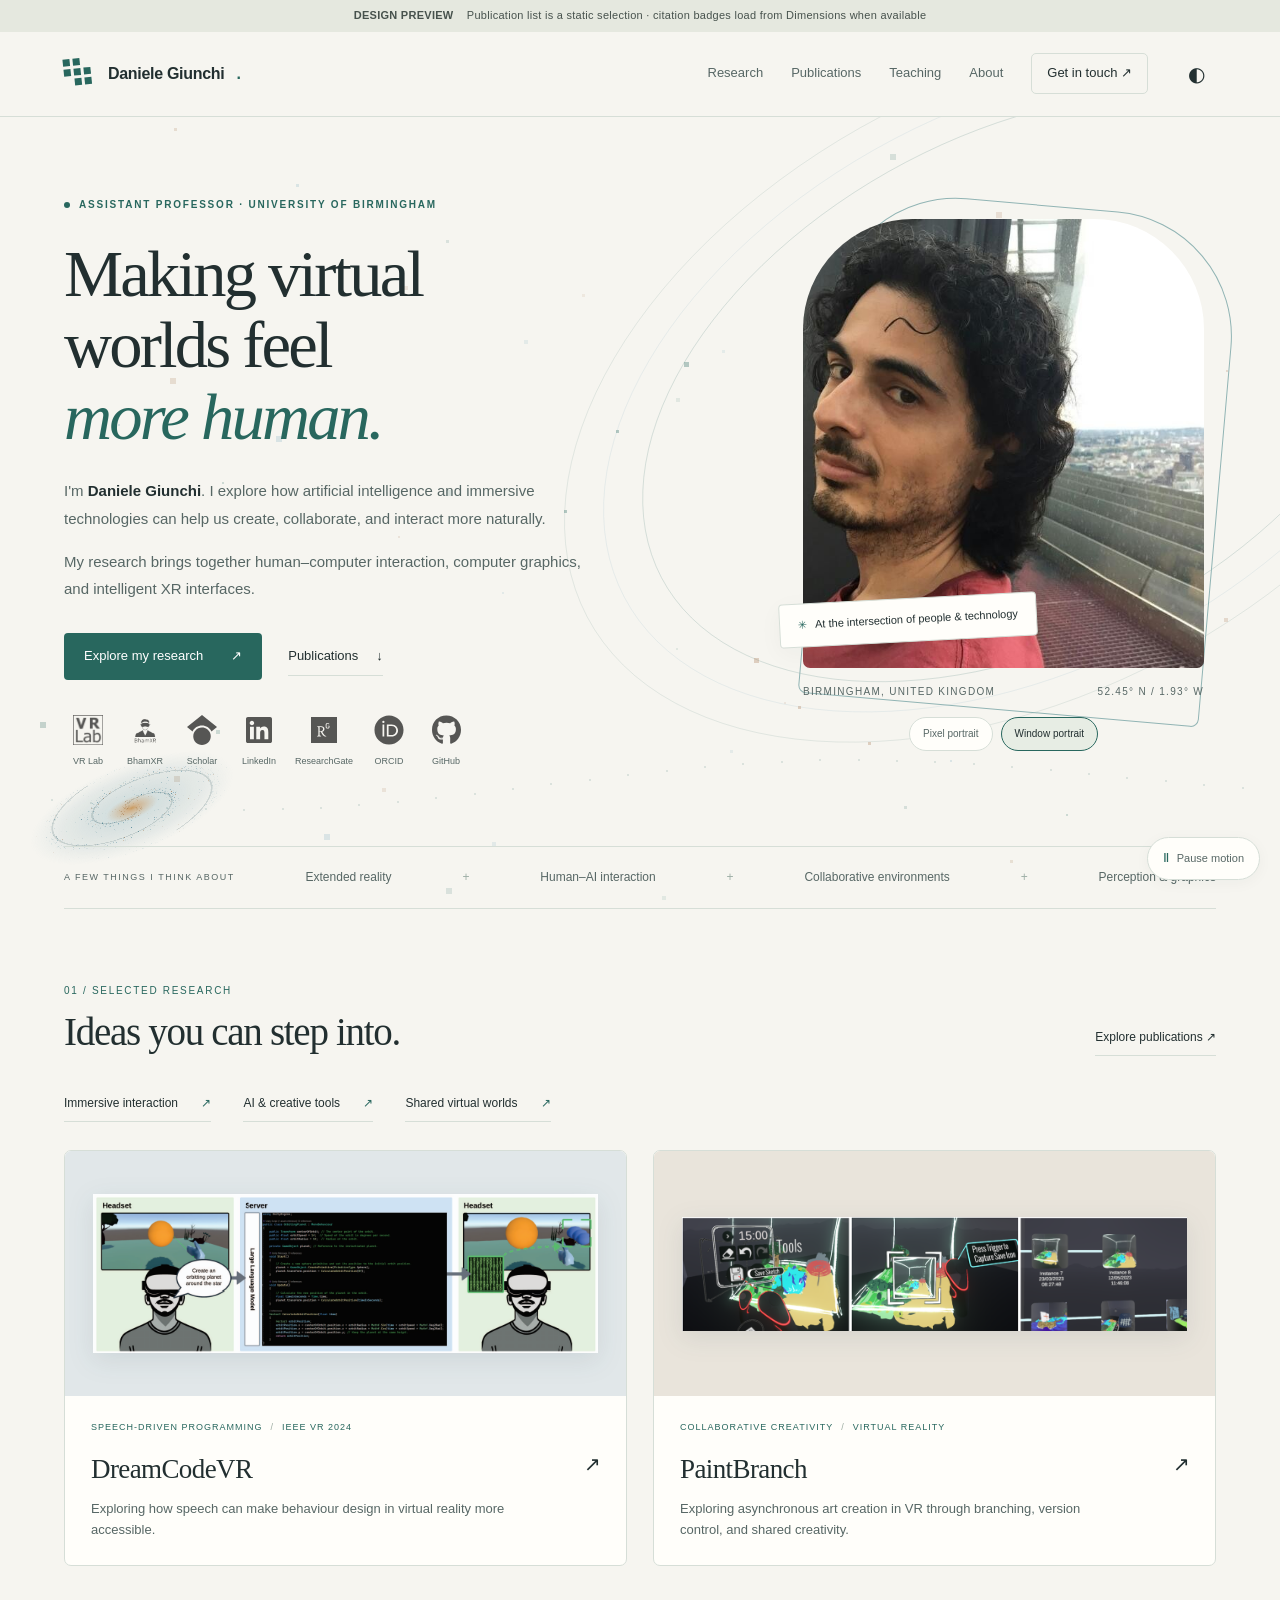
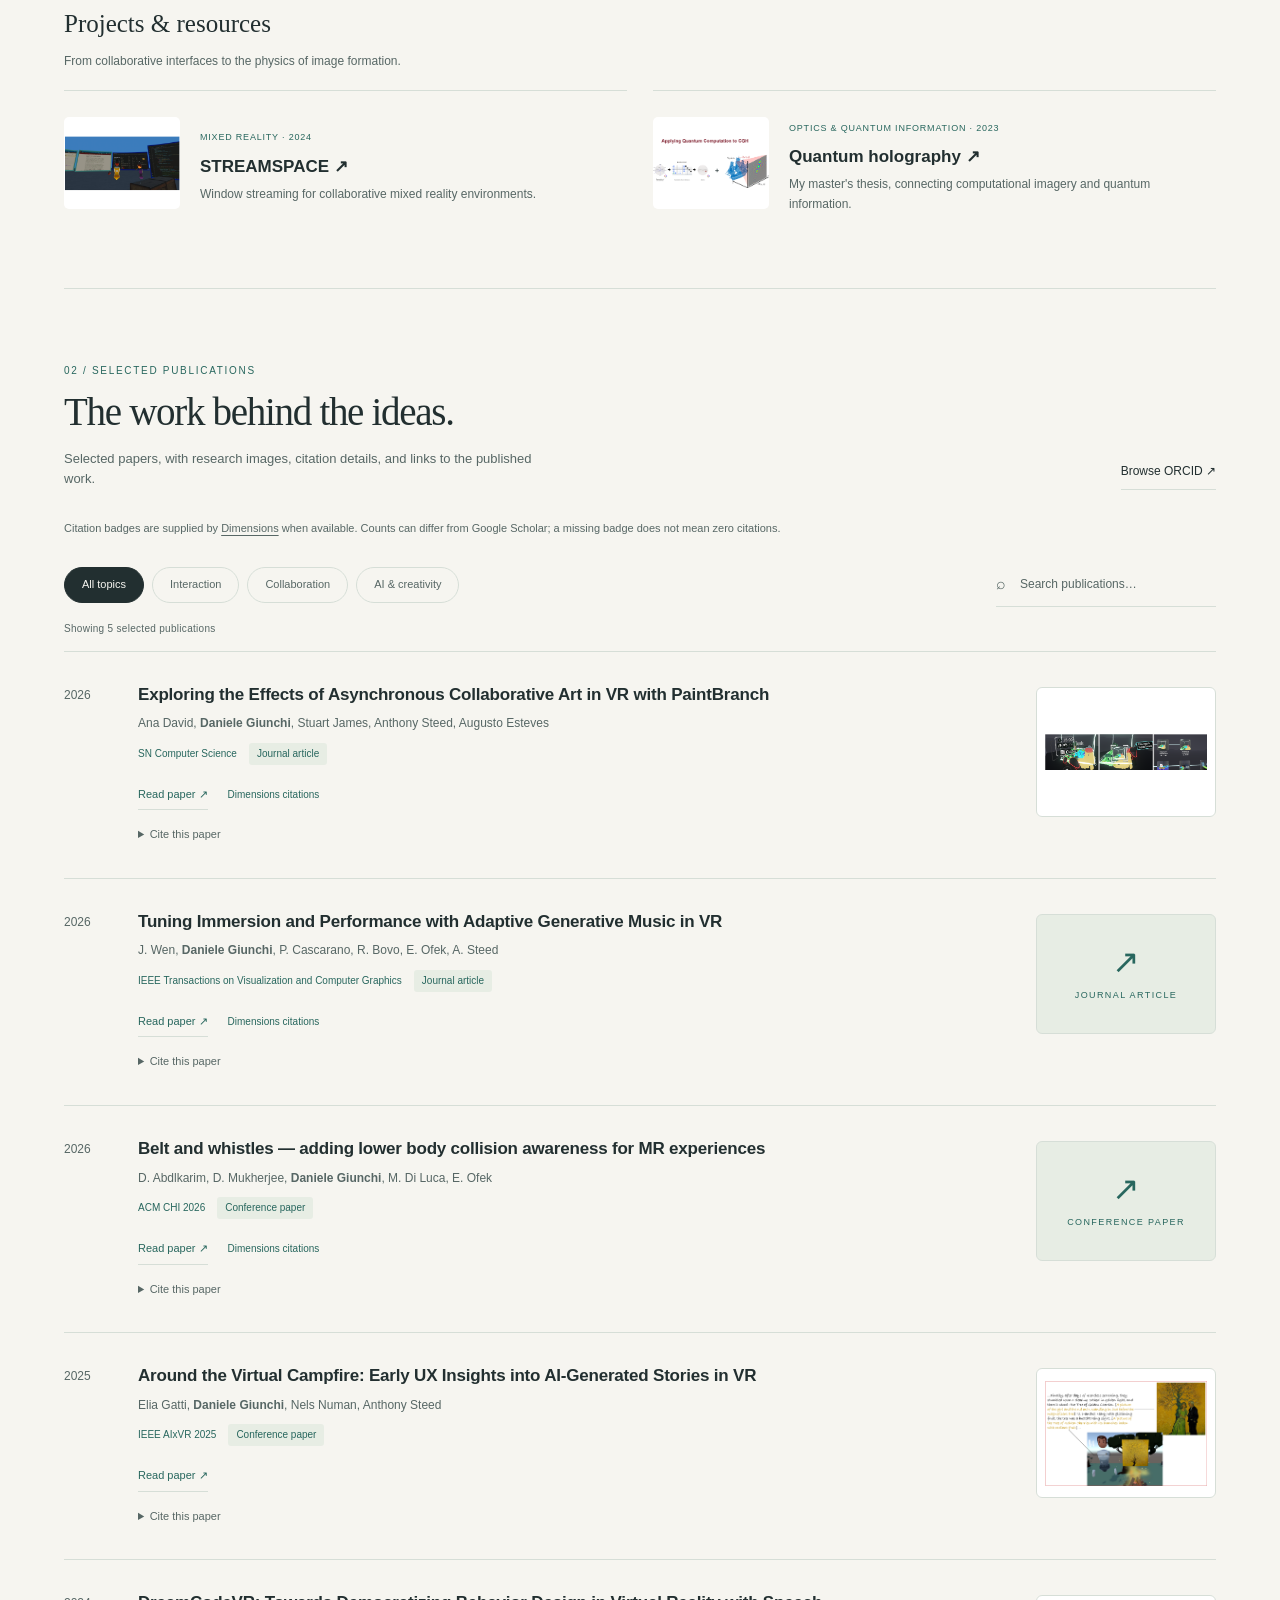
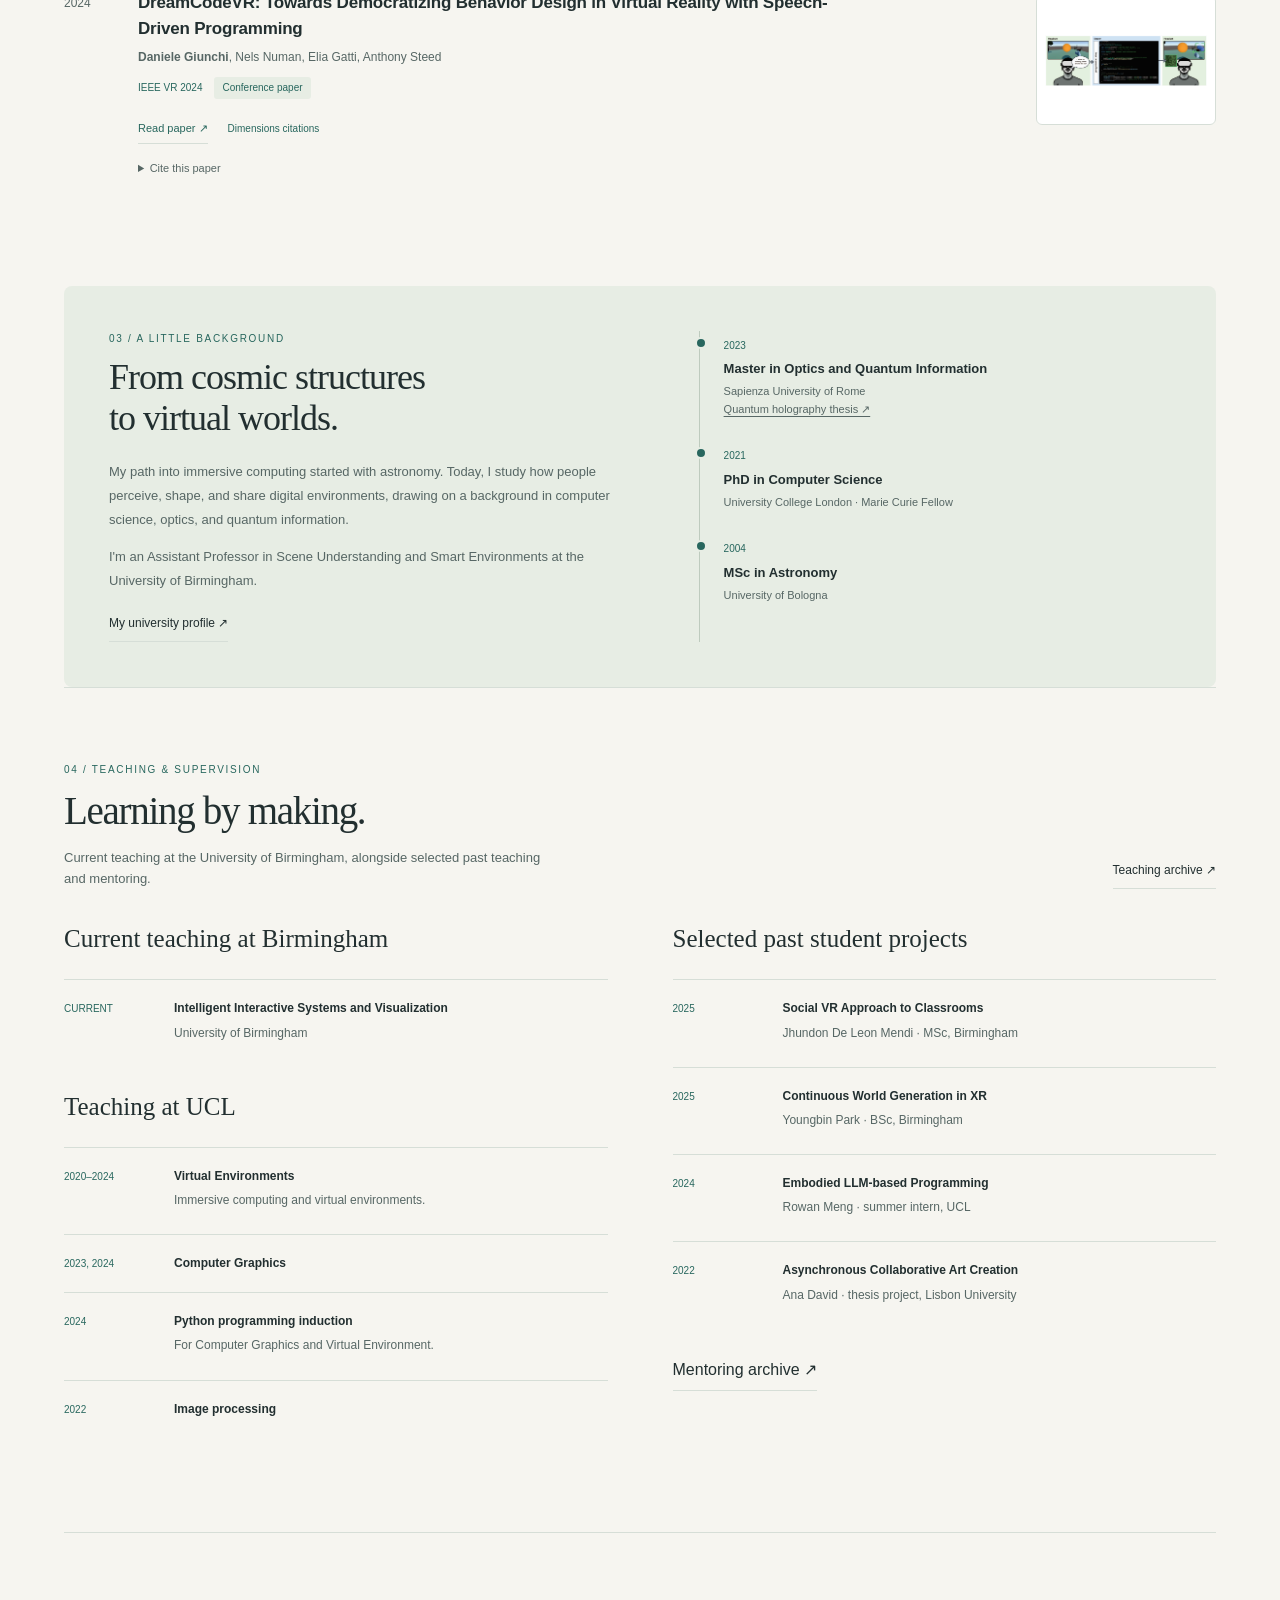
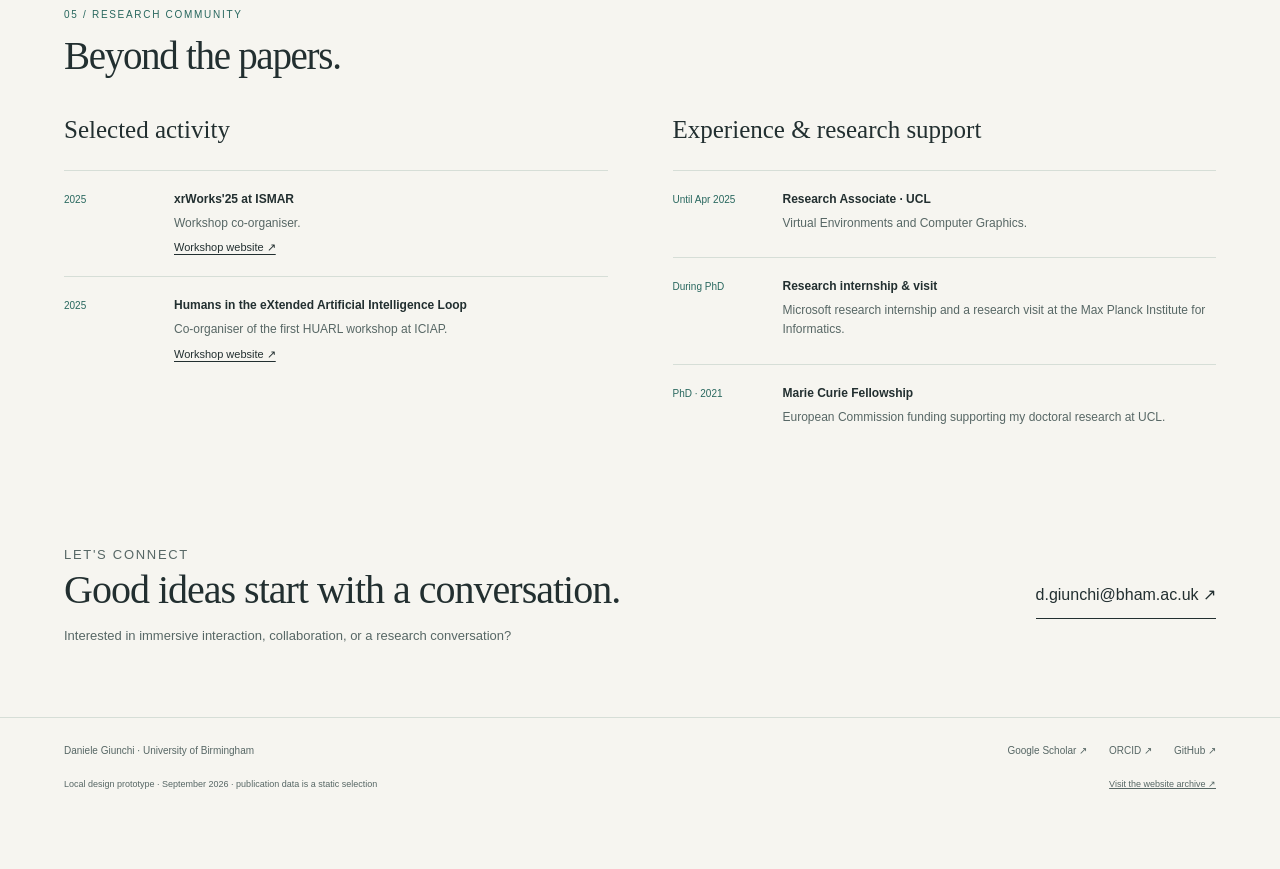
==== site-rebuild-brief/preview/index.html @ f7ce090a "Publish redesigned homepage at the GitHub Pages root" ====
<!DOCTYPE html>

<html lang="en">
<head>
<meta charset="utf-8"/><meta content="width=device-width,initial-scale=1" name="viewport"/>
<meta content="noindex,nofollow" name="robots"/>
<title>Daniele Giunchi — Research in intelligent immersive environments</title>
<style>
:root{--paper:#f6f5f0;--ink:#222f30;--muted:#576765;--line:#d6ded7;--accent:#28675e;--soft:#e7ede4;--card:#fffefa;--blue:#add6e5;--serif:Georgia,"Times New Roman",serif;--sans:"Segoe UI",Arial,sans-serif}
*{box-sizing:border-box}html{scroll-behavior:smooth;scroll-padding-top:100px}body{margin:0;background:var(--paper);color:var(--ink);font-family:var(--sans);line-height:1.6}a{color:inherit;text-decoration:none}button,input{font:inherit}button,a,input{-webkit-tap-highlight-color:transparent}a:focus-visible,button:focus-visible,input:focus-visible{outline:3px solid #c37342;outline-offset:5px}a:hover{color:var(--accent)}button{cursor:pointer}.wrap{max-width:1240px;margin:auto;padding:0 44px}.skip{position:fixed;top:-100px;left:20px;z-index:20;background:var(--ink);color:white;padding:12px}.skip:focus{top:12px}.preview-note{background:#e5e8df;text-align:center;padding:7px 16px;font-size:11px;letter-spacing:.025em;color:#47524d}.preview-note strong{font-weight:600;margin-right:10px}.header{position:sticky;top:0;background:var(--paper);z-index:10;border-bottom:1px solid var(--line)}.nav{min-height:84px;display:flex;align-items:center;gap:28px}.brand{display:flex;align-items:center;gap:12px;margin-right:auto;font-size:16px;font-weight:650;letter-spacing:-.3px}.brand-symbol{width:32px;height:32px;display:grid;grid-template-columns:repeat(3,7px);grid-template-rows:repeat(3,7px);gap:3px;transform:rotate(-6deg)}.brand-symbol span{background:var(--accent)}.brand-symbol span:nth-child(3),.brand-symbol span:nth-child(7){background:transparent}.navlink{font-size:13px;color:var(--muted);padding:12px 0}.navlink:hover{color:var(--ink)}.contact-nav{border:1px solid var(--line);padding:9px 15px;border-radius:5px;font-size:13px}.theme{background:transparent;border:0;font-size:20px;color:var(--ink);width:40px;height:42px}.menu{display:none}.hero{padding:80px 0 72px;display:grid;grid-template-columns:1.3fr .8fr;gap:68px;align-items:center}.eyebrow{display:flex;align-items:center;gap:9px;text-transform:uppercase;font-size:10px;font-weight:650;letter-spacing:1.8px;color:var(--accent);margin:0 0 25px}.dot{height:6px;width:6px;border-radius:50%;background:var(--accent);flex-shrink:0}.hero h1{font-family:var(--serif);font-size:clamp(44px,5.2vw,68px);font-weight:400;letter-spacing:-2.8px;line-height:1.08;margin:0 0 24px}.hero h1 em{font-weight:400;color:var(--accent)}.intro{font-size:15px;line-height:1.85;color:var(--muted);max-width:520px}.intro strong{font-weight:650;color:var(--ink)}.hero-actions{display:flex;gap:26px;align-items:center;margin-top:30px;font-size:13px}.primary{display:inline-flex;gap:28px;align-items:center;border-radius:4px;background:var(--accent);padding:13px 20px;color:#fff}.primary:hover{color:#fff;background:#194b43}.text-link{display:inline-flex;gap:18px;align-items:center;border-bottom:1px solid var(--line);padding:8px 0}.portrait-block{position:relative;padding:0 12px 0 0}.portrait-frame{position:relative;background:var(--blue);aspect-ratio:1/1.12;border-radius:110px 110px 7px 7px;overflow:hidden}.portrait-frame img{height:100%;width:100%;object-fit:cover;object-position:center;display:block}.portrait-block:before{content:"";position:absolute;inset:-15px -5px 40px 16px;border:1px solid #91b4b4;border-radius:125px 125px 8px 8px;transform:rotate(5deg);z-index:-1}.portrait-meta{display:flex;justify-content:space-between;margin-top:16px;font-size:10px;letter-spacing:1.3px;text-transform:uppercase;color:var(--muted)}.floating-tag{position:absolute;bottom:62px;left:-24px;background:var(--card);padding:12px 18px;border:1px solid var(--line);box-shadow:0 6px 24px #26392f0a;border-radius:4px;font-size:11px;transform:rotate(-3deg)}.floating-tag span{color:var(--accent);margin-right:8px}.interests{border-top:1px solid var(--line);border-bottom:1px solid var(--line);display:flex;justify-content:space-between;gap:20px;align-items:center;padding:21px 0;font-size:12px;color:var(--muted)}.interests .label{font-size:9px;letter-spacing:1.5px;text-transform:uppercase}.interests b{font-weight:400;color:#9eafa6}.section{padding:74px 0}.section-heading{display:flex;align-items:flex-end;justify-content:space-between;gap:20px;margin-bottom:30px}.kicker{text-transform:uppercase;font-size:10px;letter-spacing:1.7px;color:var(--accent);margin:0 0 10px}.section h2{font-family:var(--serif);font-weight:400;font-size:39px;letter-spacing:-1.3px;line-height:1.2;margin:0}.section-heading>a{font-size:12px;border-bottom:1px solid var(--line);padding:8px 0}.research-grid{display:grid;grid-template-columns:1fr 1fr;gap:26px}.research-card{background:var(--card);border:1px solid var(--line);border-radius:7px;overflow:hidden;transition:transform .2s}.research-card:hover{transform:translateY(-4px)}.research-image{height:245px;background:#e1e7e9;display:flex;align-items:center;justify-content:center;padding:28px;position:relative;overflow:hidden}.research-image img{width:100%;max-height:100%;object-fit:contain;filter:drop-shadow(0 7px 13px #16343b18)}.research-image.warm{background:#e9e4db}.research-body{padding:24px 26px 25px}.research-tags{display:flex;gap:8px;align-items:center;margin-bottom:13px;font-size:9px;text-transform:uppercase;letter-spacing:1px;color:var(--accent)}.research-tags span+span:before{content:"/";margin-right:8px;color:#9aa99f}.research-body h3{font-family:var(--serif);font-weight:400;font-size:27px;letter-spacing:-.6px;margin:0 0 8px;display:flex;justify-content:space-between}.research-body h3 span{font-family:var(--sans);font-size:20px}.research-body p{font-size:13px;color:var(--muted);margin:0;max-width:420px}.pub-section{border-top:1px solid var(--line)}.pub-intro{font-size:13px;max-width:490px;color:var(--muted);margin:13px 0 0}.filterbar{display:flex;align-items:center;gap:8px;flex-wrap:wrap;margin:25px 0 8px}.chip{background:transparent;color:var(--muted);border:1px solid var(--line);border-radius:20px;padding:7px 17px;font-size:11px;min-height:36px}.chip[aria-pressed=true]{background:var(--ink);color:var(--paper);border-color:var(--ink)}.search{margin-left:auto;display:flex;align-items:center;gap:10px;color:var(--muted);border-bottom:1px solid var(--line);padding:8px 0}.search input{background:none;border:0;color:var(--ink);font-size:12px;width:200px;padding:4px}.search input::placeholder{color:var(--muted)}.results-note{font-size:10px;letter-spacing:.3px;color:var(--muted);margin:14px 0}.publication{display:grid;grid-template-columns:65px 1fr 24px;gap:12px;border-top:1px solid var(--line);padding:24px 0}.year{font-size:12px;color:var(--muted);padding-top:4px}.publication h3{font-size:16px;font-weight:600;line-height:1.5;margin:0 0 6px;letter-spacing:-.2px}.publication p{font-size:11px;color:var(--muted);margin:4px 0}.venue{display:flex;gap:12px;align-items:center;flex-wrap:wrap;margin-top:9px;font-size:10px;color:var(--accent)}.venue .type{background:var(--soft);padding:3px 8px;border-radius:3px}.paper-arrow{padding-top:2px;font-size:22px}.no-results{padding:30px 0;font-size:14px;color:var(--muted)}[hidden]{display:none!important}.about-section{background:var(--soft);border-radius:8px;display:grid;grid-template-columns:1.1fr 1fr;gap:70px;padding:45px;margin-bottom:72px}.about-section h2{font-family:var(--serif);font-weight:400;letter-spacing:-1px;font-size:36px;line-height:1.15;margin:0 0 20px}.about-copy{font-size:13px;line-height:1.85;color:var(--muted)}.about-copy a{text-decoration:underline;text-underline-offset:4px}.timeline{border-left:1px solid #becbbe;padding-left:24px}.education{position:relative;padding:0 0 23px}.education:last-child{padding:0}.education:before{content:"";position:absolute;left:-29px;top:6px;width:8px;height:8px;background:var(--accent);border-radius:50%;border:2px solid var(--soft)}.education time{font-size:10px;color:var(--accent)}.education h3{font-size:13px;font-weight:600;margin:3px 0}.education p{font-size:11px;color:var(--muted);margin:0}.contact-section{display:flex;justify-content:space-between;align-items:center;gap:40px;padding-bottom:70px}.contact-section h2{font-family:var(--serif);font-weight:400;font-size:40px;line-height:1.2;letter-spacing:-1px;margin:0 0 12px}.contact-section p{font-size:13px;color:var(--muted);margin:0}.email{font-size:16px;border-bottom:1px solid var(--ink);padding:10px 0;white-space:nowrap}.footer{border-top:1px solid var(--line);padding:25px 0;font-size:10px;color:var(--muted)}.footer-inner{display:flex;justify-content:space-between;gap:20px}.socials{display:flex;gap:22px}.footer-sub{font-size:9px;margin-top:18px;display:flex;justify-content:space-between;gap:20px}.footer-sub a{text-decoration:underline}.theme-dark{--paper:#1c2828;--ink:#e7e8df;--muted:#b0c1ba;--line:#415350;--accent:#a7cbbc;--soft:#2a3b36;--card:#22302e;--blue:#497783}.theme-dark .primary{background:#b1d1c0;color:#17342a}.theme-dark .preview-note{background:#2f3e37;color:#d3ded5}.theme-dark .research-image{background:#35494b}.theme-dark .research-image.warm{background:#504d43}.theme-dark .floating-tag{box-shadow:none}
@media(min-width:1450px){.hero{padding-top:90px;padding-bottom:85px}}
@media(max-width:900px){.wrap{padding:0 28px}.nav{gap:18px}.hero{gap:35px;padding:60px 0}.hero h1{font-size:51px}.hero .eyebrow{font-size:9px;letter-spacing:1px}.portrait-frame{border-radius:80px 80px 5px 5px}.interests{flex-wrap:wrap;justify-content:flex-start;gap:12px 22px}.about-section{gap:34px;padding:32px}.research-image{height:210px}}
@media(max-width:650px){html{scroll-padding-top:85px}.wrap{padding:0 22px}.preview-note{font-size:9px}.preview-note strong{margin-right:5px}.nav{min-height:70px;gap:8px;flex-wrap:wrap}.brand{font-size:15px}.brand-symbol{transform:scale(.8)}.menu{display:block;border:1px solid var(--line);background:none;color:var(--ink);border-radius:4px;padding:6px 11px;font-size:12px;min-height:40px}.navlink,.contact-nav{display:none}.nav.expanded .navlink,.nav.expanded .contact-nav{display:block;flex-basis:100%;padding:10px 0}.nav.expanded{padding-bottom:15px}.contact-nav{border:none}.hero{display:flex;flex-direction:column;gap:42px;padding:43px 0 35px;align-items:stretch}.hero h1{font-size:49px;letter-spacing:-2px}.eyebrow{margin-bottom:20px}.intro{font-size:14px}.portrait-block{width:83%;align-self:center}.portrait-frame{aspect-ratio:1/1.02;border-radius:90px 90px 5px 5px}.portrait-meta{font-size:9px}.floating-tag{left:-15px;bottom:52px;font-size:10px}.interests{font-size:11px;gap:9px 15px}.interests .label{flex-basis:100%;margin-bottom:4px}.section{padding:49px 0}.section h2{font-size:34px}.section-heading{align-items:flex-start;gap:16px}.section-heading>a{font-size:10px;white-space:nowrap;padding-top:26px}.research-grid{grid-template-columns:1fr;gap:22px}.research-image{height:210px}.research-body{padding:22px}.filterbar{gap:7px}.chip{padding:7px 13px}.search{margin-left:0;margin-top:12px;width:100%}.search input{width:100%;font-size:13px}.publication{grid-template-columns:43px 1fr 18px;gap:7px;padding:21px 0}.publication h3{font-size:14px}.publication p{font-size:10px}.about-section{display:block;padding:28px;margin-bottom:47px}.about-section h2{font-size:32px}.timeline{margin-top:30px}.contact-section{display:block;padding-bottom:43px}.contact-section h2{font-size:33px}.email{display:inline-block;margin-top:22px;font-size:15px}.footer-inner,.footer-sub{flex-direction:column;gap:12px}.theme{width:36px}.hero-actions{gap:24px}}
@media(prefers-reduced-motion:reduce){html{scroll-behavior:auto}*{transition:none!important}}
</style>
<link href="ambient.css" rel="stylesheet"/><link href="publications.css" rel="stylesheet"/><link href="profiles.css" rel="stylesheet"/></head>
<body><canvas aria-hidden="true" class="ambient-canvas" id="ambient-field"></canvas><button aria-label="Pause background animation" aria-pressed="false" class="motion-toggle" type="button"><span aria-hidden="true" class="motion-icon">Ⅱ</span><span class="motion-label">Pause motion</span></button>
<a class="skip" href="#main">Skip to content</a>
<div class="preview-note"><strong>DESIGN PREVIEW</strong> Publication list is a static selection · citation badges load from Dimensions when available</div>
<header class="header"><nav aria-label="Main navigation" class="wrap nav">
<a class="brand" href="#main"><span aria-hidden="true" class="brand-symbol"><span></span><span></span><span></span><span></span><span></span><span></span><span></span><span></span><span></span></span>Daniele Giunchi<span style="color:var(--accent)">.</span></a>
<button aria-controls="nav-research nav-publications nav-about nav-contact nav-teaching" aria-expanded="false" class="menu" type="button">Menu</button>
<a class="navlink" href="#research" id="nav-research">Research</a><a class="navlink" href="#publications" id="nav-publications">Publications</a><a class="navlink" href="#teaching" id="nav-teaching">Teaching</a><a class="navlink" href="#about" id="nav-about">About</a><a class="contact-nav" href="#contact" id="nav-contact">Get in touch ↗</a><button aria-label="Switch to dark theme" class="theme" title="Switch theme" type="button">◐</button>
</nav></header>
<main class="wrap" id="main">
<section aria-labelledby="hero-title" class="hero"><div>
<p class="eyebrow"><span class="dot"></span>Assistant Professor · University of Birmingham</p>
<h1 id="hero-title">Making virtual<br/>worlds feel<br/><em>more human.</em></h1>
<p class="intro">I'm <strong>Daniele Giunchi</strong>. I explore how artificial intelligence and immersive technologies can help us create, collaborate, and interact more naturally.</p>
<p class="intro">My research brings together human–computer interaction, computer graphics, and intelligent XR interfaces.</p>
<div class="hero-actions"><a class="primary" href="#research">Explore my research <span aria-hidden="true">↗</span></a><a class="text-link" href="#publications">Publications <span aria-hidden="true">↓</span></a></div><nav aria-label="Research affiliations and profiles" class="profile-icons"><a aria-label="VR Lab — affiliated faculty" class="profile-icon" href="https://virtualrealitylab.netlify.app/" title="VR Lab — affiliated faculty"><img alt="" height="32" src="icons/vrlab.png" width="32"/><span>VR Lab</span></a><a aria-label="BhamXR — research network" class="profile-icon" href="https://www.birmingham.ac.uk/research/centres-institutes/bhamxr" title="BhamXR — research network"><img alt="" height="32" src="icons/bhamxr.svg" width="32"/><span>BhamXR</span></a><a aria-label="Daniele Giunchi on Google Scholar" class="profile-icon" href="https://scholar.google.com/citations?user=04u9QAIAAAAJ" title="Daniele Giunchi on Google Scholar"><img alt="" height="32" src="icons/google-scholar.svg" width="32"/><span>Scholar</span></a><a aria-label="Daniele Giunchi on LinkedIn" class="profile-icon" href="https://www.linkedin.com/in/dgiunchi/" title="Daniele Giunchi on LinkedIn"><img alt="" height="32" src="icons/linkedin.svg" width="32"/><span>LinkedIn</span></a><a aria-label="Daniele Giunchi on ResearchGate" class="profile-icon" href="https://www.researchgate.net/profile/Daniele-Giunchi" title="Daniele Giunchi on ResearchGate"><img alt="" height="32" src="icons/researchgate.svg" width="32"/><span>ResearchGate</span></a><a aria-label="Daniele Giunchi on ORCID" class="profile-icon" href="https://orcid.org/0000-0003-1674-8876" title="Daniele Giunchi on ORCID"><img alt="" height="32" src="icons/orcid.svg" width="32"/><span>ORCID</span></a><a aria-label="Daniele Giunchi on GitHub" class="profile-icon" href="https://github.com/dgiunchi" title="Daniele Giunchi on GitHub"><img alt="" height="32" src="icons/github.svg" width="32"/><span>GitHub</span></a></nav>
</div><div class="portrait-block"><div class="portrait-frame"><img alt="Daniele Giunchi beside a window overlooking a city" height="640" id="hero-portrait" src="portrait-window-original.png" width="640"/></div><div class="floating-tag"><span aria-hidden="true">✳</span>At the intersection of people &amp; technology</div><div class="portrait-meta"><span>Birmingham, United Kingdom</span><span>52.45° N / 1.93° W</span></div><div aria-label="Choose portrait" class="portrait-choices" role="group"><button aria-pressed="false" class="portrait-choice" data-alt="Pixel-art portrait of Daniele Giunchi" data-portrait="../portrait.png" type="button">Pixel portrait</button><button aria-pressed="true" class="portrait-choice" data-alt="Daniele Giunchi beside a window overlooking a city" data-portrait="portrait-window-original.png" type="button">Window portrait</button></div></div></section>
<div class="interests"><span class="label">A few things I think about</span><span>Extended reality</span><b aria-hidden="true">+</b><span>Human–AI interaction</span><b aria-hidden="true">+</b><span>Collaborative environments</span><b aria-hidden="true">+</b><span>Perception &amp; graphics</span></div>
<section aria-labelledby="research-title" class="section" id="research"><div class="section-heading"><div><p class="kicker">01 / Selected research</p><h2 id="research-title">Ideas you can step into.</h2></div><a href="#publications">Explore publications ↗</a></div>
<div aria-label="Explore research themes" class="topic-links"><a data-topic-link="interaction" href="#publications">Immersive interaction <span>↗</span></a><a data-topic-link="ai" href="#publications">AI &amp; creative tools <span>↗</span></a><a data-topic-link="collaboration" href="#publications">Shared virtual worlds <span>↗</span></a></div><div class="research-grid">
<a class="research-card" href="https://doi.org/10.1109/VR58804.2024.00078"><div class="research-image"><img alt="Research figure from DreamCodeVR" loading="lazy" src="../../images/2024_IEEEVR_DreamCodeVR.png"/></div><div class="research-body"><div class="research-tags"><span>Speech-driven programming</span><span>IEEE VR 2024</span></div><h3>DreamCodeVR <span aria-hidden="true">↗</span></h3><p>Exploring how speech can make behaviour design in virtual reality more accessible.</p></div></a>
<a class="research-card" href="https://doi.org/10.1007/s42979-026-04980-z"><div class="research-image warm"><img alt="Research figure from the PaintBranch virtual reality art project" loading="lazy" src="../../images/2025_IEEE_VR_Paintbranch.png"/></div><div class="research-body"><div class="research-tags"><span>Collaborative creativity</span><span>Virtual reality</span></div><h3>PaintBranch <span aria-hidden="true">↗</span></h3><p>Exploring asynchronous art creation in VR through branching, version control, and shared creativity.</p></div></a>
</div><div class="resource-heading"><h3>Projects &amp; resources</h3><p>From collaborative interfaces to the physics of image formation.</p></div><div class="resource-grid"><a class="resource-card" href="https://discovery.ucl.ac.uk/id/eprint/10190411/"><img alt="Research figure from STREAMSPACE" loading="lazy" src="../../images/2024_IEEEVR_StreamSpace.png"/><div><span class="kicker">Mixed reality · 2024</span><h3>STREAMSPACE ↗</h3><p>Window streaming for collaborative mixed reality environments.</p></div></a><a class="resource-card" href="../../store/TowardsQuantumComputerGeneratedHolography.pdf"><img alt="Figure from the quantum computer generated holography thesis" loading="lazy" src="../../images/0000_quantum_qcgh.png"/><div><span class="kicker">Optics &amp; quantum information · 2023</span><h3>Quantum holography ↗</h3><p>My master's thesis, connecting computational imagery and quantum information.</p></div></a></div></section>
<section aria-labelledby="pub-title" class="section pub-section" id="publications"><div class="section-heading"><div><p class="kicker">02 / Selected publications</p><h2 id="pub-title">The work behind the ideas.</h2><p class="pub-intro">Selected papers, with research images, citation details, and links to the published work.</p></div><a href="https://orcid.org/0000-0003-1674-8876">Browse ORCID ↗</a></div>
<p class="metrics-note">Citation badges are supplied by <a href="https://badge.dimensions.ai/">Dimensions</a> when available. Counts can differ from Google Scholar; a missing badge does not mean zero citations.</p><div aria-label="Publication filters" class="filterbar"><button aria-pressed="true" class="chip" data-filter="all">All topics</button><button aria-pressed="false" class="chip" data-filter="interaction">Interaction</button><button aria-pressed="false" class="chip" data-filter="collaboration">Collaboration</button><button aria-pressed="false" class="chip" data-filter="ai">AI &amp; creativity</button><label class="search"><span aria-hidden="true">⌕</span><input aria-label="Search publications" id="paper-search" placeholder="Search publications…" type="search"/></label></div>
<p aria-live="polite" class="results-note" id="result-count">Showing 5 selected publications</p>
<div id="paper-list">
<article class="publication" data-topics="collaboration"><div class="year">2026</div><div class="publication-body"><h3><a href="https://doi.org/10.1007/s42979-026-04980-z">Exploring the Effects of Asynchronous Collaborative Art in VR with PaintBranch</a></h3><p>Ana David, <strong>Daniele Giunchi</strong>, Stuart James, Anthony Steed, Augusto Esteves</p><div class="venue"><span>SN Computer Science</span><span class="type">Journal article</span></div><div class="paper-actions"><a href="https://doi.org/10.1007/s42979-026-04980-z">Read paper ↗</a><div class="paper-metrics"><span class="__dimensions_badge_embed__" data-doi="10.1007/s42979-026-04980-z" data-hide-zero-citations="true" data-legend="hover-left" data-style="small_circle"></span><a href="https://badge.dimensions.ai/">Dimensions citations</a></div></div><details class="citation-details"><summary>Cite this paper</summary><p class="citation-text">Ana David, Daniele Giunchi, Stuart James, Anthony Steed, Augusto Esteves (2026). Exploring the Effects of Asynchronous Collaborative Art in VR with PaintBranch. SN Computer Science. https://doi.org/10.1007/s42979-026-04980-z</p><button class="copy-citation" type="button">Copy citation</button></details></div><a aria-label="View publication: Exploring the Effects of Asynchronous Collaborative Art in VR with PaintBranch" class="paper-thumbnail" href="https://doi.org/10.1007/s42979-026-04980-z"><img alt="Figure from the PaintBranch project, first presented in 2025" height="120" loading="lazy" src="../../images/2025_IEEE_VR_Paintbranch.png" width="180"/></a></article>
<article class="publication" data-topics="interaction ai"><div class="year">2026</div><div class="publication-body"><h3><a href="https://doi.org/10.1109/TVCG.2026.3679907">Tuning Immersion and Performance with Adaptive Generative Music in VR</a></h3><p>J. Wen, <strong>Daniele Giunchi</strong>, P. Cascarano, R. Bovo, E. Ofek, A. Steed</p><div class="venue"><span>IEEE Transactions on Visualization and Computer Graphics</span><span class="type">Journal article</span></div><div class="paper-actions"><a href="https://doi.org/10.1109/TVCG.2026.3679907">Read paper ↗</a><div class="paper-metrics"><span class="__dimensions_badge_embed__" data-doi="10.1109/TVCG.2026.3679907" data-hide-zero-citations="true" data-legend="hover-left" data-style="small_circle"></span><a href="https://badge.dimensions.ai/">Dimensions citations</a></div></div><details class="citation-details"><summary>Cite this paper</summary><p class="citation-text">J. Wen, Daniele Giunchi, P. Cascarano, R. Bovo, E. Ofek, A. Steed (2026). Tuning Immersion and Performance with Adaptive Generative Music in VR. IEEE Transactions on Visualization and Computer Graphics. https://doi.org/10.1109/TVCG.2026.3679907</p><button class="copy-citation" type="button">Copy citation</button></details></div><div aria-hidden="true" class="paper-thumbnail paper-type"><span>↗</span><small>JOURNAL ARTICLE</small></div></article>
<article class="publication" data-topics="interaction"><div class="year">2026</div><div class="publication-body"><h3><a href="https://doi.org/10.1145/3772318.3793143">Belt and whistles — adding lower body collision awareness for MR experiences</a></h3><p>D. Abdlkarim, D. Mukherjee, <strong>Daniele Giunchi</strong>, M. Di Luca, E. Ofek</p><div class="venue"><span>ACM CHI 2026</span><span class="type">Conference paper</span></div><div class="paper-actions"><a href="https://doi.org/10.1145/3772318.3793143">Read paper ↗</a><div class="paper-metrics"><span class="__dimensions_badge_embed__" data-doi="10.1145/3772318.3793143" data-hide-zero-citations="true" data-legend="hover-left" data-style="small_circle"></span><a href="https://badge.dimensions.ai/">Dimensions citations</a></div></div><details class="citation-details"><summary>Cite this paper</summary><p class="citation-text">D. Abdlkarim, D. Mukherjee, Daniele Giunchi, M. Di Luca, E. Ofek (2026). Belt and whistles — adding lower body collision awareness for MR experiences. ACM CHI 2026. https://doi.org/10.1145/3772318.3793143</p><button class="copy-citation" type="button">Copy citation</button></details></div><div aria-hidden="true" class="paper-thumbnail paper-type"><span>↗</span><small>CONFERENCE PAPER</small></div></article>
<article class="publication" data-topics="ai collaboration"><div class="year">2025</div><div class="publication-body"><h3><a href="https://discovery.ucl.ac.uk/id/eprint/10204631/">Around the Virtual Campfire: Early UX Insights into AI-Generated Stories in VR</a></h3><p>Elia Gatti, <strong>Daniele Giunchi</strong>, Nels Numan, Anthony Steed</p><div class="venue"><span>IEEE AIxVR 2025</span><span class="type">Conference paper</span></div><div class="paper-actions"><a href="https://discovery.ucl.ac.uk/id/eprint/10204631/">Read paper ↗</a></div><details class="citation-details"><summary>Cite this paper</summary><p class="citation-text">Elia Gatti, Daniele Giunchi, Nels Numan, Anthony Steed (2025). Around the Virtual Campfire: Early UX Insights into AI-Generated Stories in VR. IEEE AIxVR 2025. https://discovery.ucl.ac.uk/id/eprint/10204631/</p><button class="copy-citation" type="button">Copy citation</button></details></div><a aria-label="View publication: Around the Virtual Campfire: Early UX Insights into AI-Generated Stories in VR" class="paper-thumbnail" href="https://discovery.ucl.ac.uk/id/eprint/10204631/"><img alt="Research figure from Around the Virtual Campfire" height="120" loading="lazy" src="../../images/2025_AIXVR_Campfire.png" width="180"/></a></article>
<article class="publication" data-topics="ai interaction"><div class="year">2024</div><div class="publication-body"><h3><a href="https://doi.org/10.1109/VR58804.2024.00078">DreamCodeVR: Towards Democratizing Behavior Design in Virtual Reality with Speech-Driven Programming</a></h3><p><strong>Daniele Giunchi</strong>, Nels Numan, Elia Gatti, Anthony Steed</p><div class="venue"><span>IEEE VR 2024</span><span class="type">Conference paper</span></div><div class="paper-actions"><a href="https://doi.org/10.1109/VR58804.2024.00078">Read paper ↗</a><div class="paper-metrics"><span class="__dimensions_badge_embed__" data-doi="10.1109/VR58804.2024.00078" data-hide-zero-citations="true" data-legend="hover-left" data-style="small_circle"></span><a href="https://badge.dimensions.ai/">Dimensions citations</a></div></div><details class="citation-details"><summary>Cite this paper</summary><p class="citation-text">Daniele Giunchi, Nels Numan, Elia Gatti, Anthony Steed (2024). DreamCodeVR: Towards Democratizing Behavior Design in Virtual Reality with Speech-Driven Programming. IEEE VR 2024. https://doi.org/10.1109/VR58804.2024.00078</p><button class="copy-citation" type="button">Copy citation</button></details></div><a aria-label="View publication: DreamCodeVR: Towards Democratizing Behavior Design in Virtual Reality with Speech-Driven Programming" class="paper-thumbnail" href="https://doi.org/10.1109/VR58804.2024.00078"><img alt="Research figure from DreamCodeVR" height="120" loading="lazy" src="../../images/2024_IEEEVR_DreamCodeVR.png" width="180"/></a></article>
</div><p class="no-results" hidden="">No papers match these filters. Try another topic or search term.</p>
</section>
<section aria-labelledby="about-title" class="about-section" id="about"><div><p class="kicker">03 / A little background</p><h2 id="about-title">From cosmic structures<br/>to virtual worlds.</h2><p class="about-copy">My path into immersive computing started with astronomy. Today, I study how people perceive, shape, and share digital environments, drawing on a background in computer science, optics, and quantum information.</p><p class="about-copy">I'm an Assistant Professor in Scene Understanding and Smart Environments at the University of Birmingham.</p><a class="text-link" href="https://www.birmingham.ac.uk/staff/profiles/computer-science/academic-staff/giunchi-daniele" style="font-size:12px">My university profile ↗</a></div>
<div class="timeline"><div class="education" id="quantum"><time>2023</time><h3>Master in Optics and Quantum Information</h3><p>Sapienza University of Rome</p><p><a href="../../store/TowardsQuantumComputerGeneratedHolography.pdf" style="text-decoration:underline;text-underline-offset:3px">Quantum holography thesis ↗</a></p></div><div class="education"><time>2021</time><h3>PhD in Computer Science</h3><p>University College London · Marie Curie Fellow</p></div><div class="education"><time>2004</time><h3>MSc in Astronomy</h3><p>University of Bologna</p></div></div></section>
<section aria-labelledby="teaching-title" class="section teaching-section" id="teaching"><div class="section-heading"><div><p class="kicker">04 / Teaching &amp; supervision</p><h2 id="teaching-title">Learning by making.</h2><p class="pub-intro">Current teaching at the University of Birmingham, alongside selected past teaching and mentoring.</p></div><a href="../../legacy.html#teaching">Teaching archive ↗</a></div><div class="academic-grid"><div><h3>Current teaching at Birmingham</h3><ul class="record-list"><li><span class="kicker" style="letter-spacing:0;font-size:10px;padding-top:2px">Current</span><div><strong>Intelligent Interactive Systems and Visualization</strong><p>University of Birmingham</p></div></li></ul><h3>Teaching at UCL</h3><ul class="record-list"><li><time>2020–2024</time><div><strong>Virtual Environments</strong><p>Immersive computing and virtual environments.</p></div></li><li><time>2023, 2024</time><div><strong>Computer Graphics</strong></div></li><li><time>2024</time><div><strong>Python programming induction</strong><p>For Computer Graphics and Virtual Environment.</p></div></li><li><time>2022</time><div><strong>Image processing</strong></div></li></ul></div><div id="mentoring"><h3>Selected past student projects</h3><ul class="record-list"><li><time>2025</time><div><strong>Social VR Approach to Classrooms</strong><p>Jhundon De Leon Mendi · MSc, Birmingham</p></div></li><li><time>2025</time><div><strong>Continuous World Generation in XR</strong><p>Youngbin Park · BSc, Birmingham</p></div></li><li><time>2024</time><div><strong>Embodied LLM-based Programming</strong><p>Rowan Meng · summer intern, UCL</p></div></li><li><time>2022</time><div><strong>Asynchronous Collaborative Art Creation</strong><p>Ana David · thesis project, Lisbon University</p></div></li></ul><a class="text-link" href="../../legacy.html#mentoring">Mentoring archive ↗</a></div></div></section>
<section aria-labelledby="activity-title" class="section activity-section" id="activity"><div class="section-heading"><div><p class="kicker">05 / Research community</p><h2 id="activity-title">Beyond the papers.</h2></div></div><div class="academic-grid"><div><h3>Selected activity</h3><ul class="record-list"><li><time>2025</time><div><strong>xrWorks'25 at ISMAR</strong><p>Workshop co-organiser.</p><a href="https://sites.google.com/view/xrworks25/home">Workshop website ↗</a></div></li><li><time>2025</time><div><strong>Humans in the eXtended Artificial Intelligence Loop</strong><p>Co-organiser of the first HUARL workshop at ICIAP.</p><a href="https://sites.google.com/view/huarl-iciap-2025/">Workshop website ↗</a></div></li></ul></div><div><h3>Experience &amp; research support</h3><ul class="record-list"><li><time>Until Apr 2025</time><div><strong>Research Associate · UCL</strong><p>Virtual Environments and Computer Graphics.</p></div></li><li><time>During PhD</time><div><strong>Research internship &amp; visit</strong><p>Microsoft research internship and a research visit at the Max Planck Institute for Informatics.</p></div></li><li><time>PhD · 2021</time><div><strong>Marie Curie Fellowship</strong><p>European Commission funding supporting my doctoral research at UCL.</p></div></li></ul></div></div></section>
<section class="contact-section" id="contact"><div><p class="kicker">Let's connect</p><h2>Good ideas start with a conversation.</h2><p>Interested in immersive interaction, collaboration, or a research conversation?</p></div><a class="email" href="mailto:d.giunchi@bham.ac.uk">d.giunchi@bham.ac.uk ↗</a></section>
</main>
<footer class="footer"><div class="wrap"><div class="footer-inner"><span>Daniele Giunchi · University of Birmingham</span><div class="socials"><a href="https://scholar.google.com/citations?user=04u9QAIAAAAJ">Google Scholar ↗</a><a href="https://orcid.org/0000-0003-1674-8876">ORCID ↗</a><a href="https://github.com/dgiunchi">GitHub ↗</a></div></div><div class="footer-sub"><span>Local design prototype · September 2026 · publication data is a static selection</span><a href="../../legacy.html">Visit the website archive ↗</a></div></div></footer>
<script>
const filterButtons=[...document.querySelectorAll('[data-filter]')], papers=[...document.querySelectorAll('.publication')], search=document.querySelector('#paper-search');let topic='all';
function filterPapers(){const query=search.value.trim().toLocaleLowerCase();let count=0;papers.forEach(paper=>{const match=(topic==='all'||paper.dataset.topics.split(' ').includes(topic))&&paper.textContent.toLocaleLowerCase().includes(query);paper.hidden=!match;if(match)count++});document.querySelector('#result-count').textContent='Showing '+count+' of '+papers.length+' selected publications';document.querySelector('.no-results').hidden=count!==0}
filterButtons.forEach(button=>button.addEventListener('click',()=>{topic=button.dataset.filter;filterButtons.forEach(b=>b.setAttribute('aria-pressed',String(b===button)));filterPapers()}));search.addEventListener('input',filterPapers);
document.querySelector('.theme').addEventListener('click',event=>{const dark=document.body.classList.toggle('theme-dark');event.currentTarget.setAttribute('aria-label',dark?'Switch to light theme':'Switch to dark theme')});
const menu=document.querySelector('.menu'),nav=document.querySelector('.nav');menu.addEventListener('click',()=>{const expanded=nav.classList.toggle('expanded');menu.setAttribute('aria-expanded',String(expanded))});document.querySelectorAll('.nav a').forEach(a=>a.addEventListener('click',()=>{nav.classList.remove('expanded');menu.setAttribute('aria-expanded','false')}));
</script><script src="ambient.js"></script><script>
document.querySelectorAll('.portrait-choice').forEach(button=>button.addEventListener('click',()=>{
  const portrait=document.querySelector('#hero-portrait');
  portrait.src=button.dataset.portrait;portrait.alt=button.dataset.alt;
  document.querySelectorAll('.portrait-choice').forEach(item=>item.setAttribute('aria-pressed',String(item===button)));
}));
</script><script src="publications.js"></script><script async="" charset="utf-8" src="https://badge.dimensions.ai/badge.js"></script></body></html>
---- site-rebuild-brief/preview/ambient.css ----
/* Ambient spatial field: decorative, pointer-transparent, and pausable. */
.ambient-canvas{position:fixed;inset:0;width:100%;height:100%;pointer-events:none;z-index:0}
main.wrap,.footer,.preview-note{position:relative;z-index:1}
.motion-toggle{position:fixed;right:20px;bottom:20px;z-index:12;border:1px solid var(--line);background:var(--card);color:var(--muted);border-radius:24px;padding:10px 15px;font-size:11px;box-shadow:0 3px 15px #16352d0a;display:flex;align-items:center;gap:8px;min-height:40px}
.motion-icon{color:var(--accent);font-size:13px}
.portrait-choices{display:flex;align-items:center;justify-content:center;gap:8px;margin-top:17px}
.portrait-choice{background:var(--card);border:1px solid var(--line);border-radius:20px;padding:6px 13px;color:var(--muted);font-size:10px;min-height:34px}
.portrait-choice[aria-pressed=true]{background:var(--soft);border-color:var(--accent);color:var(--ink)}
.footer{padding-bottom:78px}
@media(max-width:650px){.motion-toggle{right:12px;bottom:12px;font-size:10px;padding:8px 12px}.portrait-choices{gap:6px}.portrait-choice{font-size:10px;padding:6px 10px}}
.floating-tag{bottom:110px}@media(max-width:650px){.floating-tag{bottom:100px}}
---- site-rebuild-brief/preview/publications.css ----
.topic-links{display:flex;gap:12px;flex-wrap:wrap;margin-bottom:28px}.topic-links a{border-bottom:1px solid var(--line);font-size:12px;padding:8px 0;margin-right:20px}.topic-links span{margin-left:20px;color:var(--accent)}
.resource-heading{margin:38px 0 18px}.resource-heading h3,.academic-grid h3{font-family:var(--serif);font-size:25px;font-weight:400;margin:0 0 8px}.resource-heading p{font-size:12px;color:var(--muted);margin:0}.resource-grid{display:grid;grid-template-columns:1fr 1fr;gap:26px}.resource-card{display:flex;gap:20px;align-items:center;border-top:1px solid var(--line);padding-top:22px}.resource-card img{width:116px;height:92px;object-fit:contain;background:#fff;border-radius:5px}.resource-card h3{font-size:17px;margin:5px 0}.resource-card p{font-size:12px;color:var(--muted);margin:0}.resource-card .kicker{font-size:9px;letter-spacing:.8px}
.metrics-note{font-size:11px;color:var(--muted);max-width:720px}.metrics-note a{text-decoration:underline;text-underline-offset:3px}.publication{grid-template-columns:52px minmax(0,1fr) 180px;gap:22px;padding:30px 0}.publication-body{min-width:0}.publication h3{font-size:17px;max-width:730px}.publication p{font-size:12px;line-height:1.7}.paper-thumbnail{align-self:start;display:flex;align-items:center;justify-content:center;width:180px;min-height:120px;background:#fff;border:1px solid var(--line);border-radius:6px;overflow:hidden;margin-top:5px;padding:8px}.paper-thumbnail img{display:block;object-fit:contain;width:100%;height:112px}.paper-type{background:var(--soft);color:var(--accent);flex-direction:column;gap:9px}.paper-type span{font-family:var(--serif);font-size:33px;line-height:1}.paper-type small{font-size:9px;letter-spacing:1.4px}.paper-actions{display:flex;flex-wrap:wrap;gap:20px;align-items:center;margin-top:15px;font-size:11px;color:var(--accent)}.paper-actions>a{border-bottom:1px solid var(--line);padding:6px 0}.paper-metrics{display:flex;align-items:center;gap:7px;font-size:10px}.paper-metrics>span:empty{display:none}.citation-details{font-size:11px;margin-top:12px;color:var(--muted)}.citation-details summary{cursor:pointer;width:fit-content;padding:4px 0}.citation-details summary:focus-visible{outline:3px solid #c37342;outline-offset:4px}.citation-details[open]{background:var(--soft);padding:12px;border-radius:4px}.citation-details .citation-text{overflow-wrap:anywhere;font-size:11px}.copy-citation{background:var(--card);color:var(--ink);border:1px solid var(--line);padding:7px 12px;border-radius:4px;font-size:11px;margin-top:7px}
.academic-grid{display:grid;grid-template-columns:1fr 1fr;gap:65px}.teaching-section{border-top:1px solid var(--line)}.record-list{list-style:none;padding:0;margin:20px 0}.record-list li{display:grid;grid-template-columns:90px 1fr;gap:20px;border-top:1px solid var(--line);padding:19px 0;font-size:12px}.record-list time{font-size:10px;color:var(--accent);padding-top:2px}.record-list strong{font-weight:600}.record-list p{color:var(--muted);font-size:12px;margin:5px 0}.record-list a{font-size:11px;text-decoration:underline;text-underline-offset:3px}.activity-section{border-top:1px solid var(--line)}.about-section{margin-bottom:0}
@media(max-width:900px){.nav{gap:14px}.publication{grid-template-columns:40px minmax(0,1fr) 140px;gap:15px}.paper-thumbnail{width:140px;min-height:106px}.paper-thumbnail img{height:96px}.academic-grid{gap:30px}.resource-card{gap:14px}.resource-card img{width:85px}}
@media(max-width:650px){.publication{grid-template-columns:1fr 100px;gap:10px 16px}.publication>.year{grid-column:1/-1;padding:0;font-size:11px}.publication-body{grid-column:1;grid-row:2}.publication h3{font-size:14px}.publication p{font-size:11px}.paper-thumbnail{grid-column:2;grid-row:2;width:100px;min-height:82px;padding:5px}.paper-thumbnail img{height:72px}.paper-type small{font-size:7px;letter-spacing:.6px}.paper-type span{font-size:25px}.paper-actions{gap:10px}.paper-metrics{flex-wrap:wrap}.resource-grid,.academic-grid{grid-template-columns:1fr;gap:25px}.resource-card img{width:100px}.record-list li{grid-template-columns:80px 1fr;gap:16px}.topic-links{gap:5px;margin-bottom:24px}.topic-links a{margin-right:10px}.topic-links span{margin-left:10px}}
@media(max-width:370px){.publication{grid-template-columns:1fr}.publication-body{grid-column:1;grid-row:3}.paper-thumbnail{grid-column:1;grid-row:2;width:130px}}
---- site-rebuild-brief/preview/profiles.css ----
.profile-icons{display:flex;flex-wrap:wrap;gap:12px 9px;margin-top:30px;max-width:510px}.profile-icon{display:flex;flex-direction:column;align-items:center;justify-content:center;gap:9px;min-width:48px;min-height:64px;padding:5px 3px;color:var(--muted);border-radius:5px;transition:color .15s,background .15s}.profile-icon img{display:block;width:30px;height:30px;object-fit:contain;filter:grayscale(1) brightness(0);opacity:.65;mix-blend-mode:multiply}.profile-icon span{font-size:9px;white-space:nowrap}.profile-icon:hover{color:var(--accent);background:var(--soft)}.profile-icon:hover img{opacity:1}.theme-dark .profile-icon img{filter:grayscale(1) brightness(0) invert(1);mix-blend-mode:screen;opacity:.8}@media(max-width:650px){.profile-icons{gap:12px 8px;margin-top:24px}.profile-icon{min-width:43px}.profile-icon img{width:28px;height:28px}.profile-icon span{font-size:8px}}
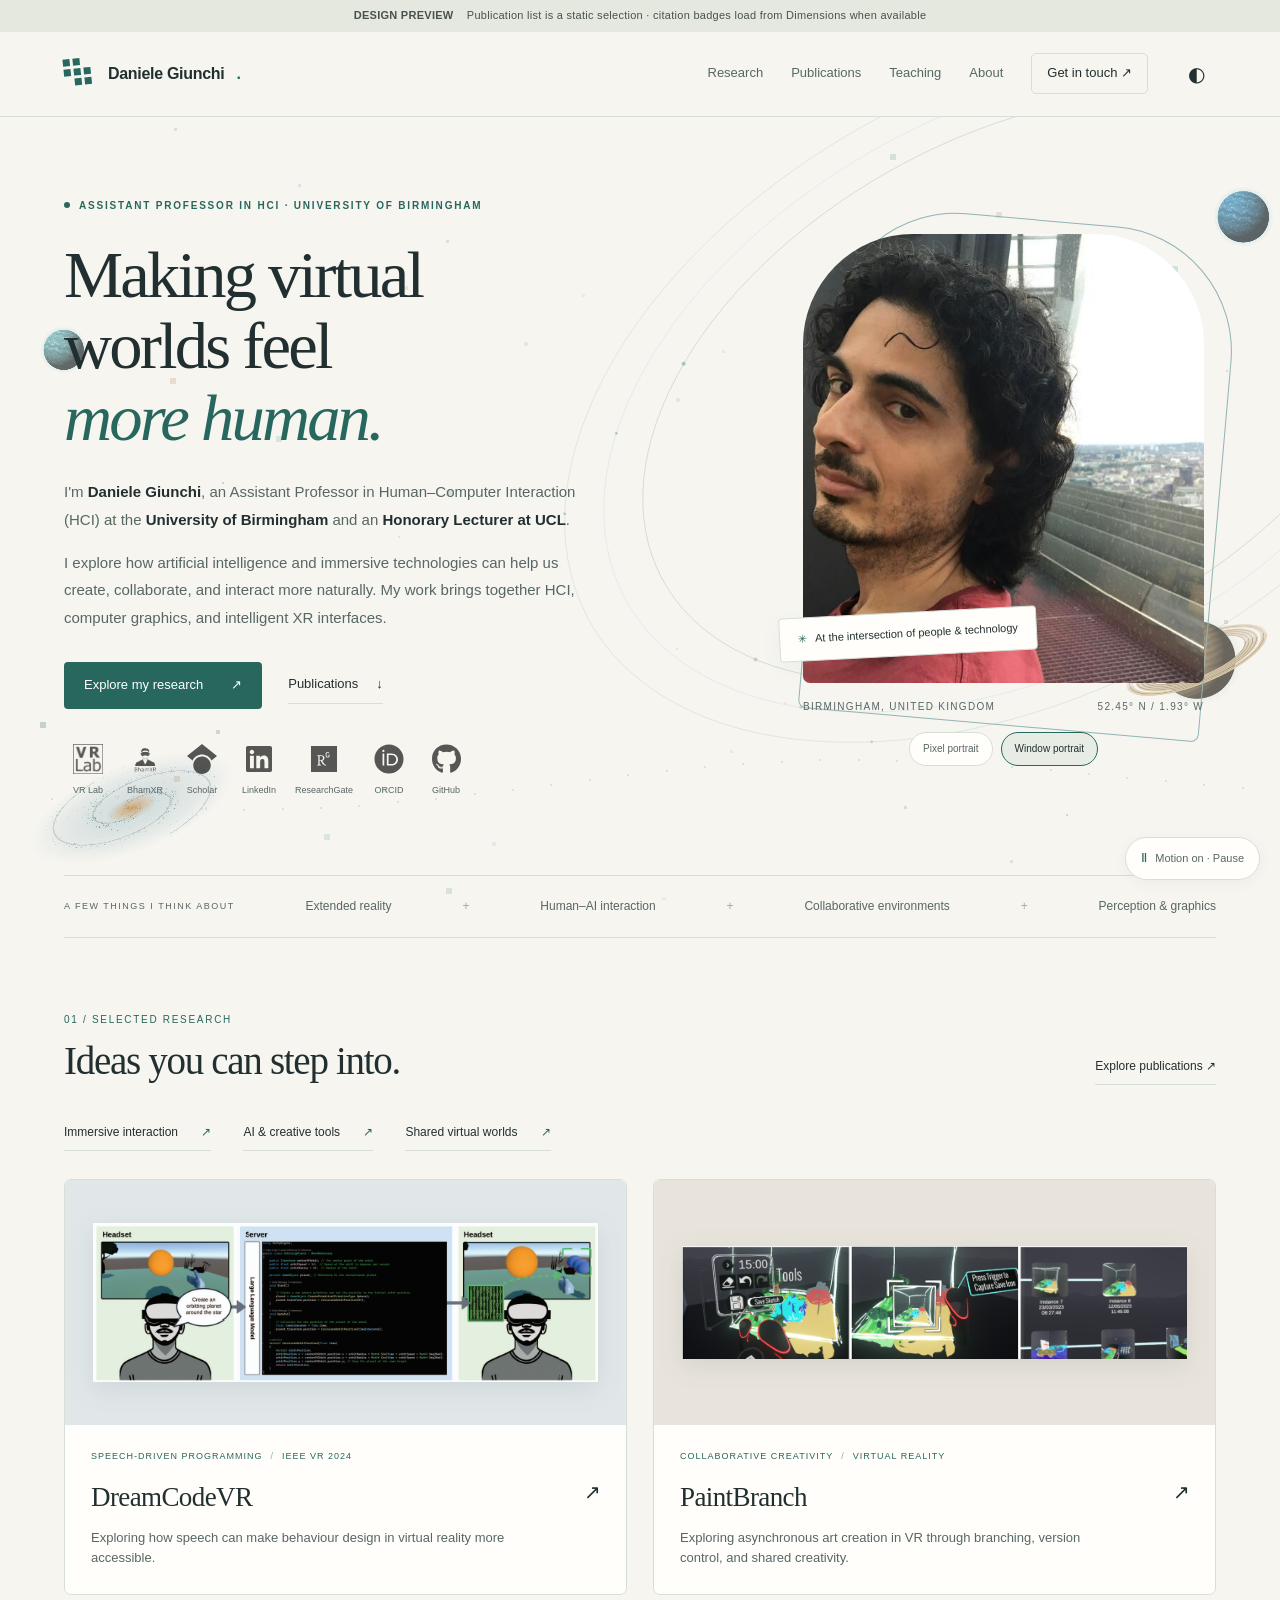
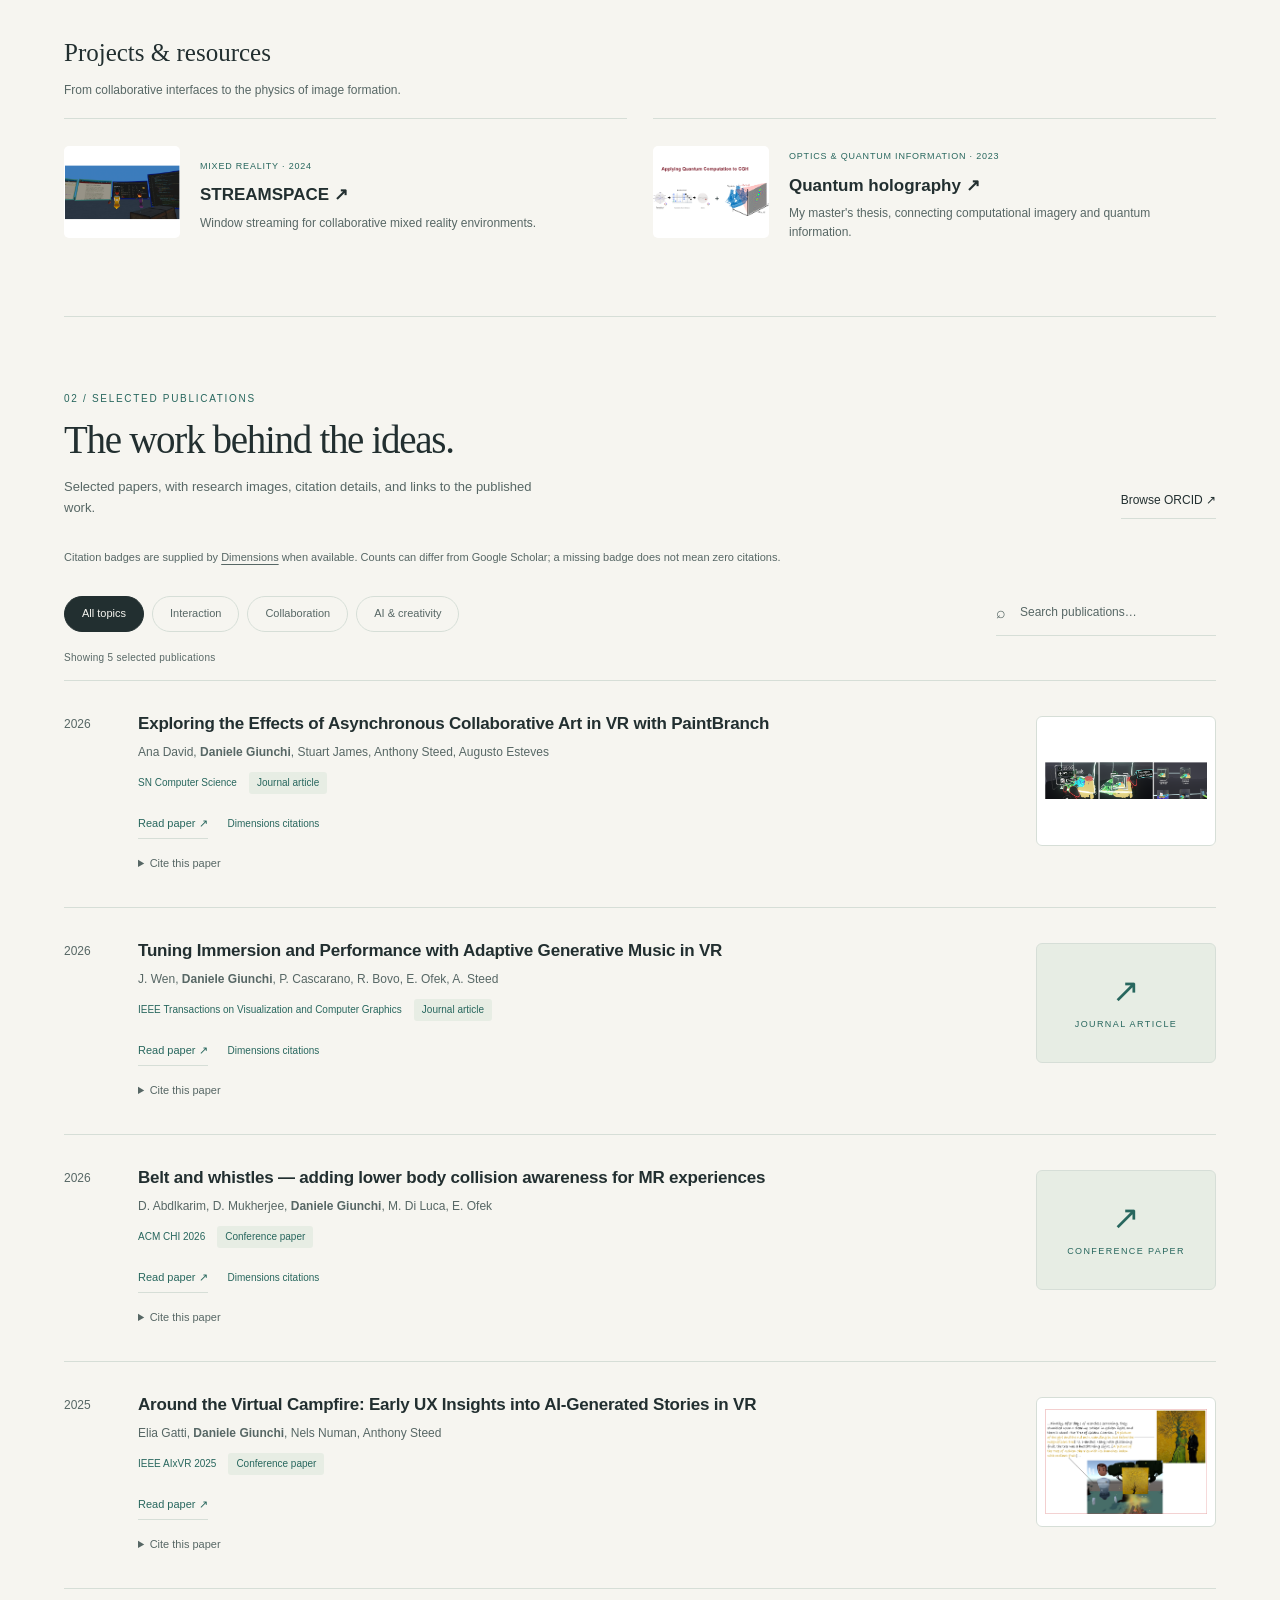
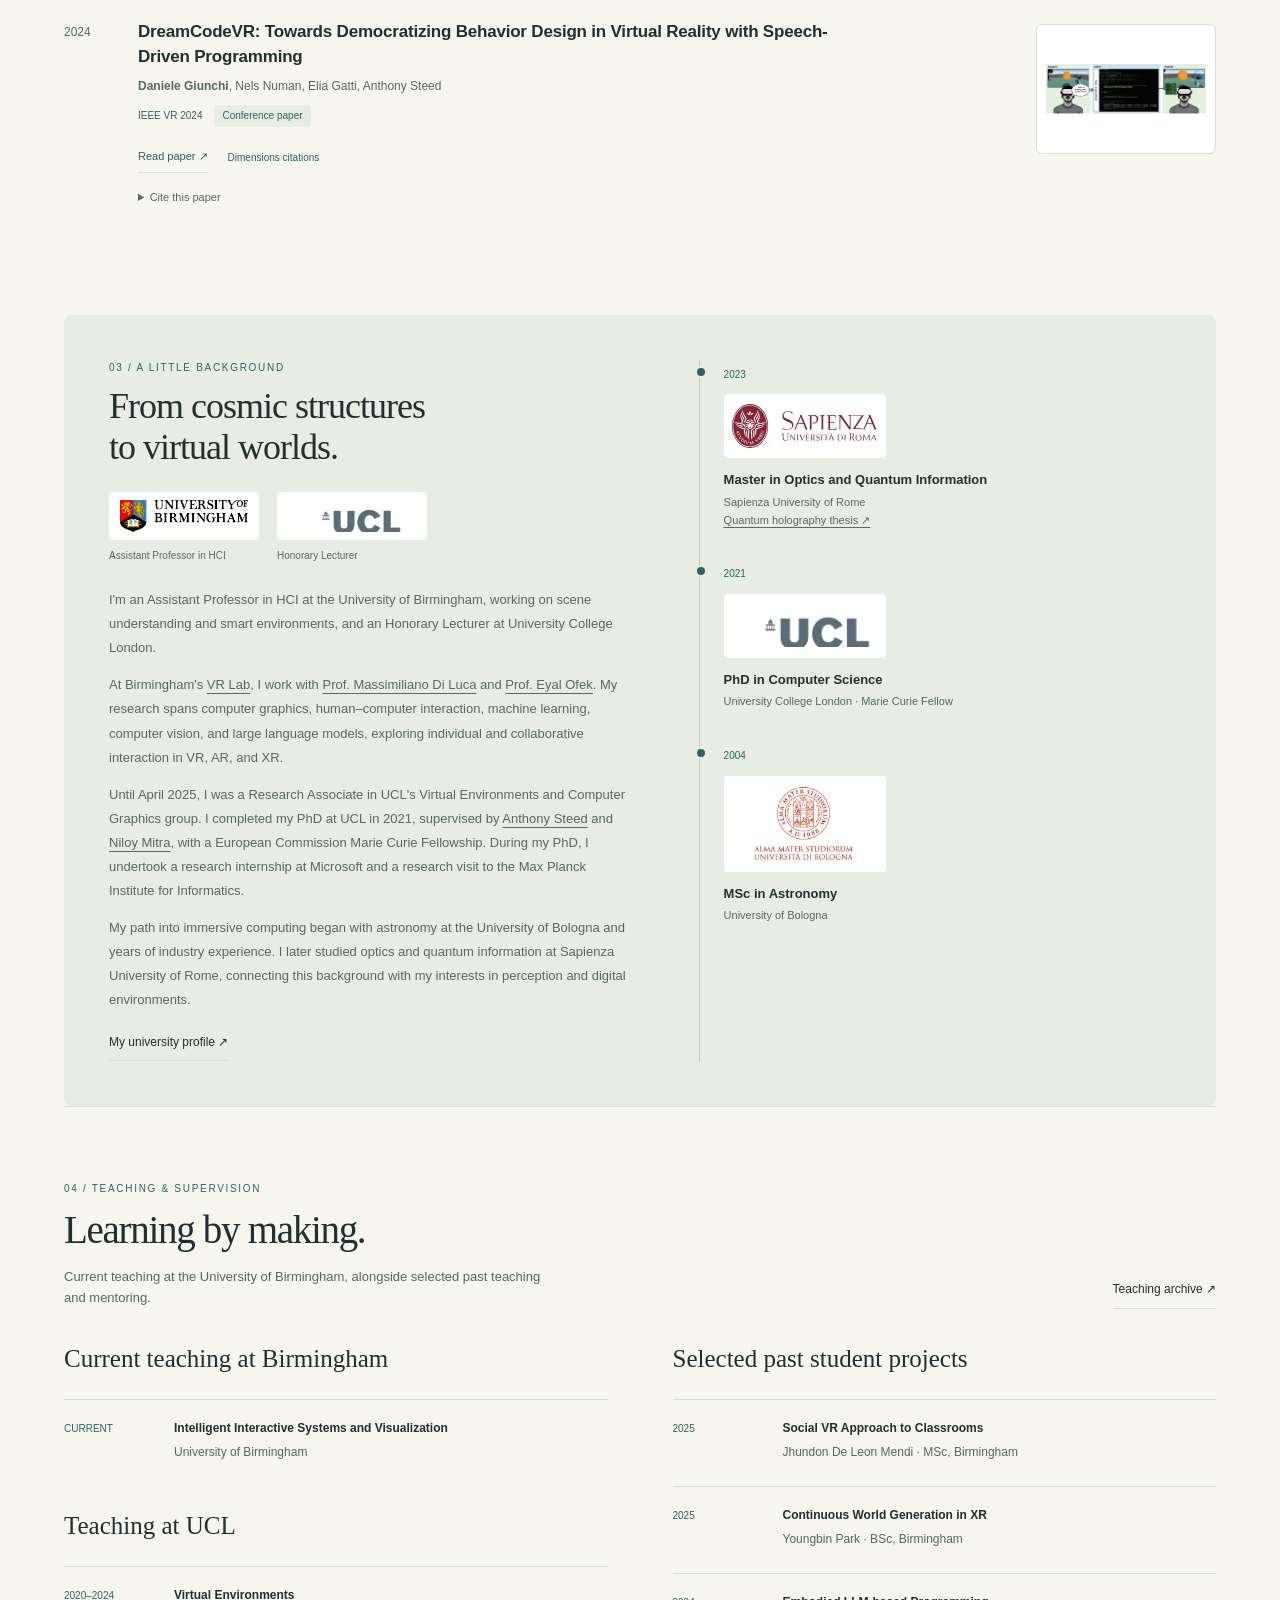
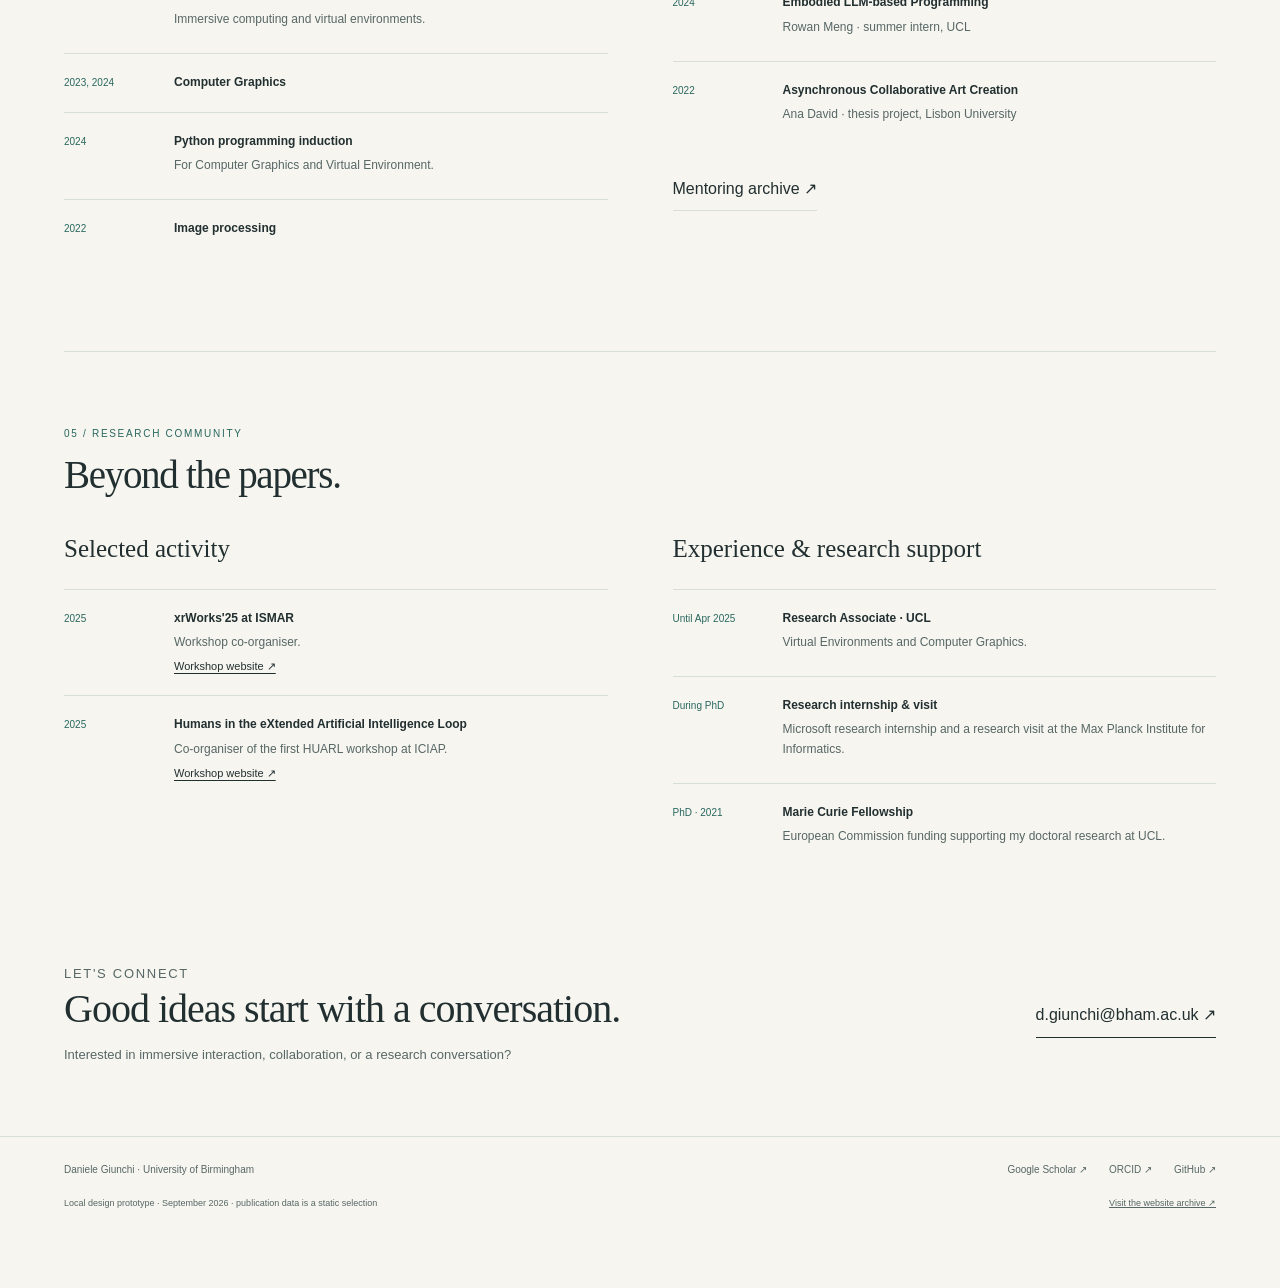
==== commit fc143f0b: "Restore academic biography and add university logos" ====
--- a/site-rebuild-brief/preview/index.html
+++ b/site-rebuild-brief/preview/index.html
@@ -24,10 +24,10 @@
 </nav></header>
 <main class="wrap" id="main">
 <section aria-labelledby="hero-title" class="hero"><div>
-<p class="eyebrow"><span class="dot"></span>Assistant Professor · University of Birmingham</p>
+<p class="eyebrow"><span class="dot"></span>Assistant Professor in HCI · University of Birmingham</p>
 <h1 id="hero-title">Making virtual<br/>worlds feel<br/><em>more human.</em></h1>
-<p class="intro">I'm <strong>Daniele Giunchi</strong>. I explore how artificial intelligence and immersive technologies can help us create, collaborate, and interact more naturally.</p>
-<p class="intro">My research brings together human–computer interaction, computer graphics, and intelligent XR interfaces.</p>
+<p class="intro">I'm <strong>Daniele Giunchi</strong>, an Assistant Professor in Human–Computer Interaction (HCI) at the <strong>University of Birmingham</strong> and an <strong>Honorary Lecturer at UCL</strong>.</p>
+<p class="intro">I explore how artificial intelligence and immersive technologies can help us create, collaborate, and interact more naturally. My work brings together HCI, computer graphics, and intelligent XR interfaces.</p>
 <div class="hero-actions"><a class="primary" href="#research">Explore my research <span aria-hidden="true">↗</span></a><a class="text-link" href="#publications">Publications <span aria-hidden="true">↓</span></a></div><nav aria-label="Research affiliations and profiles" class="profile-icons"><a aria-label="VR Lab — affiliated faculty" class="profile-icon" href="https://virtualrealitylab.netlify.app/" title="VR Lab — affiliated faculty"><img alt="" height="32" src="icons/vrlab.png" width="32"/><span>VR Lab</span></a><a aria-label="BhamXR — research network" class="profile-icon" href="https://www.birmingham.ac.uk/research/centres-institutes/bhamxr" title="BhamXR — research network"><img alt="" height="32" src="icons/bhamxr.svg" width="32"/><span>BhamXR</span></a><a aria-label="Daniele Giunchi on Google Scholar" class="profile-icon" href="https://scholar.google.com/citations?user=04u9QAIAAAAJ" title="Daniele Giunchi on Google Scholar"><img alt="" height="32" src="icons/google-scholar.svg" width="32"/><span>Scholar</span></a><a aria-label="Daniele Giunchi on LinkedIn" class="profile-icon" href="https://www.linkedin.com/in/dgiunchi/" title="Daniele Giunchi on LinkedIn"><img alt="" height="32" src="icons/linkedin.svg" width="32"/><span>LinkedIn</span></a><a aria-label="Daniele Giunchi on ResearchGate" class="profile-icon" href="https://www.researchgate.net/profile/Daniele-Giunchi" title="Daniele Giunchi on ResearchGate"><img alt="" height="32" src="icons/researchgate.svg" width="32"/><span>ResearchGate</span></a><a aria-label="Daniele Giunchi on ORCID" class="profile-icon" href="https://orcid.org/0000-0003-1674-8876" title="Daniele Giunchi on ORCID"><img alt="" height="32" src="icons/orcid.svg" width="32"/><span>ORCID</span></a><a aria-label="Daniele Giunchi on GitHub" class="profile-icon" href="https://github.com/dgiunchi" title="Daniele Giunchi on GitHub"><img alt="" height="32" src="icons/github.svg" width="32"/><span>GitHub</span></a></nav>
 </div><div class="portrait-block"><div class="portrait-frame"><img alt="Daniele Giunchi beside a window overlooking a city" height="640" id="hero-portrait" src="portrait-window-original.png" width="640"/></div><div class="floating-tag"><span aria-hidden="true">✳</span>At the intersection of people &amp; technology</div><div class="portrait-meta"><span>Birmingham, United Kingdom</span><span>52.45° N / 1.93° W</span></div><div aria-label="Choose portrait" class="portrait-choices" role="group"><button aria-pressed="false" class="portrait-choice" data-alt="Pixel-art portrait of Daniele Giunchi" data-portrait="../portrait.png" type="button">Pixel portrait</button><button aria-pressed="true" class="portrait-choice" data-alt="Daniele Giunchi beside a window overlooking a city" data-portrait="portrait-window-original.png" type="button">Window portrait</button></div></div></section>
 <div class="interests"><span class="label">A few things I think about</span><span>Extended reality</span><b aria-hidden="true">+</b><span>Human–AI interaction</span><b aria-hidden="true">+</b><span>Collaborative environments</span><b aria-hidden="true">+</b><span>Perception &amp; graphics</span></div>
@@ -47,8 +47,8 @@
 <article class="publication" data-topics="ai interaction"><div class="year">2024</div><div class="publication-body"><h3><a href="https://doi.org/10.1109/VR58804.2024.00078">DreamCodeVR: Towards Democratizing Behavior Design in Virtual Reality with Speech-Driven Programming</a></h3><p><strong>Daniele Giunchi</strong>, Nels Numan, Elia Gatti, Anthony Steed</p><div class="venue"><span>IEEE VR 2024</span><span class="type">Conference paper</span></div><div class="paper-actions"><a href="https://doi.org/10.1109/VR58804.2024.00078">Read paper ↗</a><div class="paper-metrics"><span class="__dimensions_badge_embed__" data-doi="10.1109/VR58804.2024.00078" data-hide-zero-citations="true" data-legend="hover-left" data-style="small_circle"></span><a href="https://badge.dimensions.ai/">Dimensions citations</a></div></div><details class="citation-details"><summary>Cite this paper</summary><p class="citation-text">Daniele Giunchi, Nels Numan, Elia Gatti, Anthony Steed (2024). DreamCodeVR: Towards Democratizing Behavior Design in Virtual Reality with Speech-Driven Programming. IEEE VR 2024. https://doi.org/10.1109/VR58804.2024.00078</p><button class="copy-citation" type="button">Copy citation</button></details></div><a aria-label="View publication: DreamCodeVR: Towards Democratizing Behavior Design in Virtual Reality with Speech-Driven Programming" class="paper-thumbnail" href="https://doi.org/10.1109/VR58804.2024.00078"><img alt="Research figure from DreamCodeVR" height="120" loading="lazy" src="../../images/2024_IEEEVR_DreamCodeVR.png" width="180"/></a></article>
 </div><p class="no-results" hidden="">No papers match these filters. Try another topic or search term.</p>
 </section>
-<section aria-labelledby="about-title" class="about-section" id="about"><div><p class="kicker">03 / A little background</p><h2 id="about-title">From cosmic structures<br/>to virtual worlds.</h2><p class="about-copy">My path into immersive computing started with astronomy. Today, I study how people perceive, shape, and share digital environments, drawing on a background in computer science, optics, and quantum information.</p><p class="about-copy">I'm an Assistant Professor in Scene Understanding and Smart Environments at the University of Birmingham.</p><a class="text-link" href="https://www.birmingham.ac.uk/staff/profiles/computer-science/academic-staff/giunchi-daniele" style="font-size:12px">My university profile ↗</a></div>
-<div class="timeline"><div class="education" id="quantum"><time>2023</time><h3>Master in Optics and Quantum Information</h3><p>Sapienza University of Rome</p><p><a href="../../store/TowardsQuantumComputerGeneratedHolography.pdf" style="text-decoration:underline;text-underline-offset:3px">Quantum holography thesis ↗</a></p></div><div class="education"><time>2021</time><h3>PhD in Computer Science</h3><p>University College London · Marie Curie Fellow</p></div><div class="education"><time>2004</time><h3>MSc in Astronomy</h3><p>University of Bologna</p></div></div></section>
+<section aria-labelledby="about-title" class="about-section" id="about"><div><p class="kicker">03 / A little background</p><h2 id="about-title">From cosmic structures<br/>to virtual worlds.</h2><div aria-label="Current academic affiliations" class="affiliation-logos"><a href="https://www.birmingham.ac.uk/staff/profiles/computer-science/academic-staff/giunchi-daniele"><img alt="University of Birmingham" height="42" src="icons/birmingham.jpg" width="140"/><span>Assistant Professor in HCI</span></a><a href="https://www.ucl.ac.uk/"><img alt="University College London" height="42" src="icons/ucl.png" width="140"/><span>Honorary Lecturer</span></a></div><p class="about-copy">I'm an Assistant Professor in HCI at the University of Birmingham, working on scene understanding and smart environments, and an Honorary Lecturer at University College London.</p><p class="about-copy">At Birmingham's <a href="https://virtualrealitylab.netlify.app/">VR Lab</a>, I work with <a href="https://massimilianodiluca.info/">Prof. Massimiliano Di Luca</a> and <a href="https://eyalofek.org/">Prof. Eyal Ofek</a>. My research spans computer graphics, human–computer interaction, machine learning, computer vision, and large language models, exploring individual and collaborative interaction in VR, AR, and XR.</p><p class="about-copy">Until April 2025, I was a Research Associate in UCL's Virtual Environments and Computer Graphics group. I completed my PhD at UCL in 2021, supervised by <a href="https://wp.cs.ucl.ac.uk/anthonysteed/">Anthony Steed</a> and <a href="https://www0.cs.ucl.ac.uk/staff/N.Mitra/">Niloy Mitra</a>, with a European Commission Marie Curie Fellowship. During my PhD, I undertook a research internship at Microsoft and a research visit to the Max Planck Institute for Informatics.</p><p class="about-copy">My path into immersive computing began with astronomy at the University of Bologna and years of industry experience. I later studied optics and quantum information at Sapienza University of Rome, connecting this background with my interests in perception and digital environments.</p><a class="text-link" href="https://www.birmingham.ac.uk/staff/profiles/computer-science/academic-staff/giunchi-daniele" style="font-size:12px">My university profile ↗</a></div>
+<div class="timeline"><div class="education" id="quantum"><time>2023</time><a class="education-logo" href="https://www.uniroma1.it/en"><img alt="Sapienza University of Rome" height="54" loading="lazy" src="icons/sapienza.svg" width="150"/></a><h3>Master in Optics and Quantum Information</h3><p>Sapienza University of Rome</p><p><a href="../../store/TowardsQuantumComputerGeneratedHolography.pdf" style="text-decoration:underline;text-underline-offset:3px">Quantum holography thesis ↗</a></p></div><div class="education"><time>2021</time><a class="education-logo" href="https://www.ucl.ac.uk/"><img alt="University College London" height="54" loading="lazy" src="icons/ucl.png" width="150"/></a><h3>PhD in Computer Science</h3><p>University College London · Marie Curie Fellow</p></div><div class="education"><time>2004</time><a class="education-logo" href="https://www.unibo.it/en"><img alt="University of Bologna" height="54" loading="lazy" src="icons/university-bologna.png" width="150"/></a><h3>MSc in Astronomy</h3><p>University of Bologna</p></div></div></section>
 <section aria-labelledby="teaching-title" class="section teaching-section" id="teaching"><div class="section-heading"><div><p class="kicker">04 / Teaching &amp; supervision</p><h2 id="teaching-title">Learning by making.</h2><p class="pub-intro">Current teaching at the University of Birmingham, alongside selected past teaching and mentoring.</p></div><a href="../../legacy.html#teaching">Teaching archive ↗</a></div><div class="academic-grid"><div><h3>Current teaching at Birmingham</h3><ul class="record-list"><li><span class="kicker" style="letter-spacing:0;font-size:10px;padding-top:2px">Current</span><div><strong>Intelligent Interactive Systems and Visualization</strong><p>University of Birmingham</p></div></li></ul><h3>Teaching at UCL</h3><ul class="record-list"><li><time>2020–2024</time><div><strong>Virtual Environments</strong><p>Immersive computing and virtual environments.</p></div></li><li><time>2023, 2024</time><div><strong>Computer Graphics</strong></div></li><li><time>2024</time><div><strong>Python programming induction</strong><p>For Computer Graphics and Virtual Environment.</p></div></li><li><time>2022</time><div><strong>Image processing</strong></div></li></ul></div><div id="mentoring"><h3>Selected past student projects</h3><ul class="record-list"><li><time>2025</time><div><strong>Social VR Approach to Classrooms</strong><p>Jhundon De Leon Mendi · MSc, Birmingham</p></div></li><li><time>2025</time><div><strong>Continuous World Generation in XR</strong><p>Youngbin Park · BSc, Birmingham</p></div></li><li><time>2024</time><div><strong>Embodied LLM-based Programming</strong><p>Rowan Meng · summer intern, UCL</p></div></li><li><time>2022</time><div><strong>Asynchronous Collaborative Art Creation</strong><p>Ana David · thesis project, Lisbon University</p></div></li></ul><a class="text-link" href="../../legacy.html#mentoring">Mentoring archive ↗</a></div></div></section>
 <section aria-labelledby="activity-title" class="section activity-section" id="activity"><div class="section-heading"><div><p class="kicker">05 / Research community</p><h2 id="activity-title">Beyond the papers.</h2></div></div><div class="academic-grid"><div><h3>Selected activity</h3><ul class="record-list"><li><time>2025</time><div><strong>xrWorks'25 at ISMAR</strong><p>Workshop co-organiser.</p><a href="https://sites.google.com/view/xrworks25/home">Workshop website ↗</a></div></li><li><time>2025</time><div><strong>Humans in the eXtended Artificial Intelligence Loop</strong><p>Co-organiser of the first HUARL workshop at ICIAP.</p><a href="https://sites.google.com/view/huarl-iciap-2025/">Workshop website ↗</a></div></li></ul></div><div><h3>Experience &amp; research support</h3><ul class="record-list"><li><time>Until Apr 2025</time><div><strong>Research Associate · UCL</strong><p>Virtual Environments and Computer Graphics.</p></div></li><li><time>During PhD</time><div><strong>Research internship &amp; visit</strong><p>Microsoft research internship and a research visit at the Max Planck Institute for Informatics.</p></div></li><li><time>PhD · 2021</time><div><strong>Marie Curie Fellowship</strong><p>European Commission funding supporting my doctoral research at UCL.</p></div></li></ul></div></div></section>
 <section class="contact-section" id="contact"><div><p class="kicker">Let's connect</p><h2>Good ideas start with a conversation.</h2><p>Interested in immersive interaction, collaboration, or a research conversation?</p></div><a class="email" href="mailto:d.giunchi@bham.ac.uk">d.giunchi@bham.ac.uk ↗</a></section>
--- a/site-rebuild-brief/preview/profiles.css
+++ b/site-rebuild-brief/preview/profiles.css
@@ -1 +1,6 @@
 .profile-icons{display:flex;flex-wrap:wrap;gap:12px 9px;margin-top:30px;max-width:510px}.profile-icon{display:flex;flex-direction:column;align-items:center;justify-content:center;gap:9px;min-width:48px;min-height:64px;padding:5px 3px;color:var(--muted);border-radius:5px;transition:color .15s,background .15s}.profile-icon img{display:block;width:30px;height:30px;object-fit:contain;filter:grayscale(1) brightness(0);opacity:.65;mix-blend-mode:multiply}.profile-icon span{font-size:9px;white-space:nowrap}.profile-icon:hover{color:var(--accent);background:var(--soft)}.profile-icon:hover img{opacity:1}.theme-dark .profile-icon img{filter:grayscale(1) brightness(0) invert(1);mix-blend-mode:screen;opacity:.8}@media(max-width:650px){.profile-icons{gap:12px 8px;margin-top:24px}.profile-icon{min-width:43px}.profile-icon img{width:28px;height:28px}.profile-icon span{font-size:8px}}
+
+/* Institution artwork keeps its original colours on a white surface in both themes. */
+.affiliation-logos{display:flex;flex-wrap:wrap;gap:18px;margin:24px 0}.affiliation-logos a{display:flex;flex-direction:column;gap:8px;font-size:10px;color:var(--muted);max-width:175px}.affiliation-logos img{display:block;width:150px;height:48px;object-fit:contain;padding:8px;background:#fff;border-radius:4px}.education-logo{display:flex;align-items:center;justify-content:center;width:162px;height:64px;margin:9px 0 12px;background:#fff;border-radius:4px;padding:8px}.education-logo img{max-width:100%;width:auto;max-height:48px;height:auto;object-fit:contain}.about-section>div{min-width:0}.about-section .education{padding-bottom:30px}.about-section .education:last-child{padding-bottom:0}.hero .eyebrow{flex-wrap:wrap;line-height:1.7}@media(max-width:650px){.affiliation-logos{gap:14px}.affiliation-logos img{width:136px}.about-section .timeline{margin-top:38px}.education-logo{width:162px}}
+
+.education-logo:has(img[src*="university-bologna"]){height:96px}.education-logo img[src*="university-bologna"]{max-height:80px}
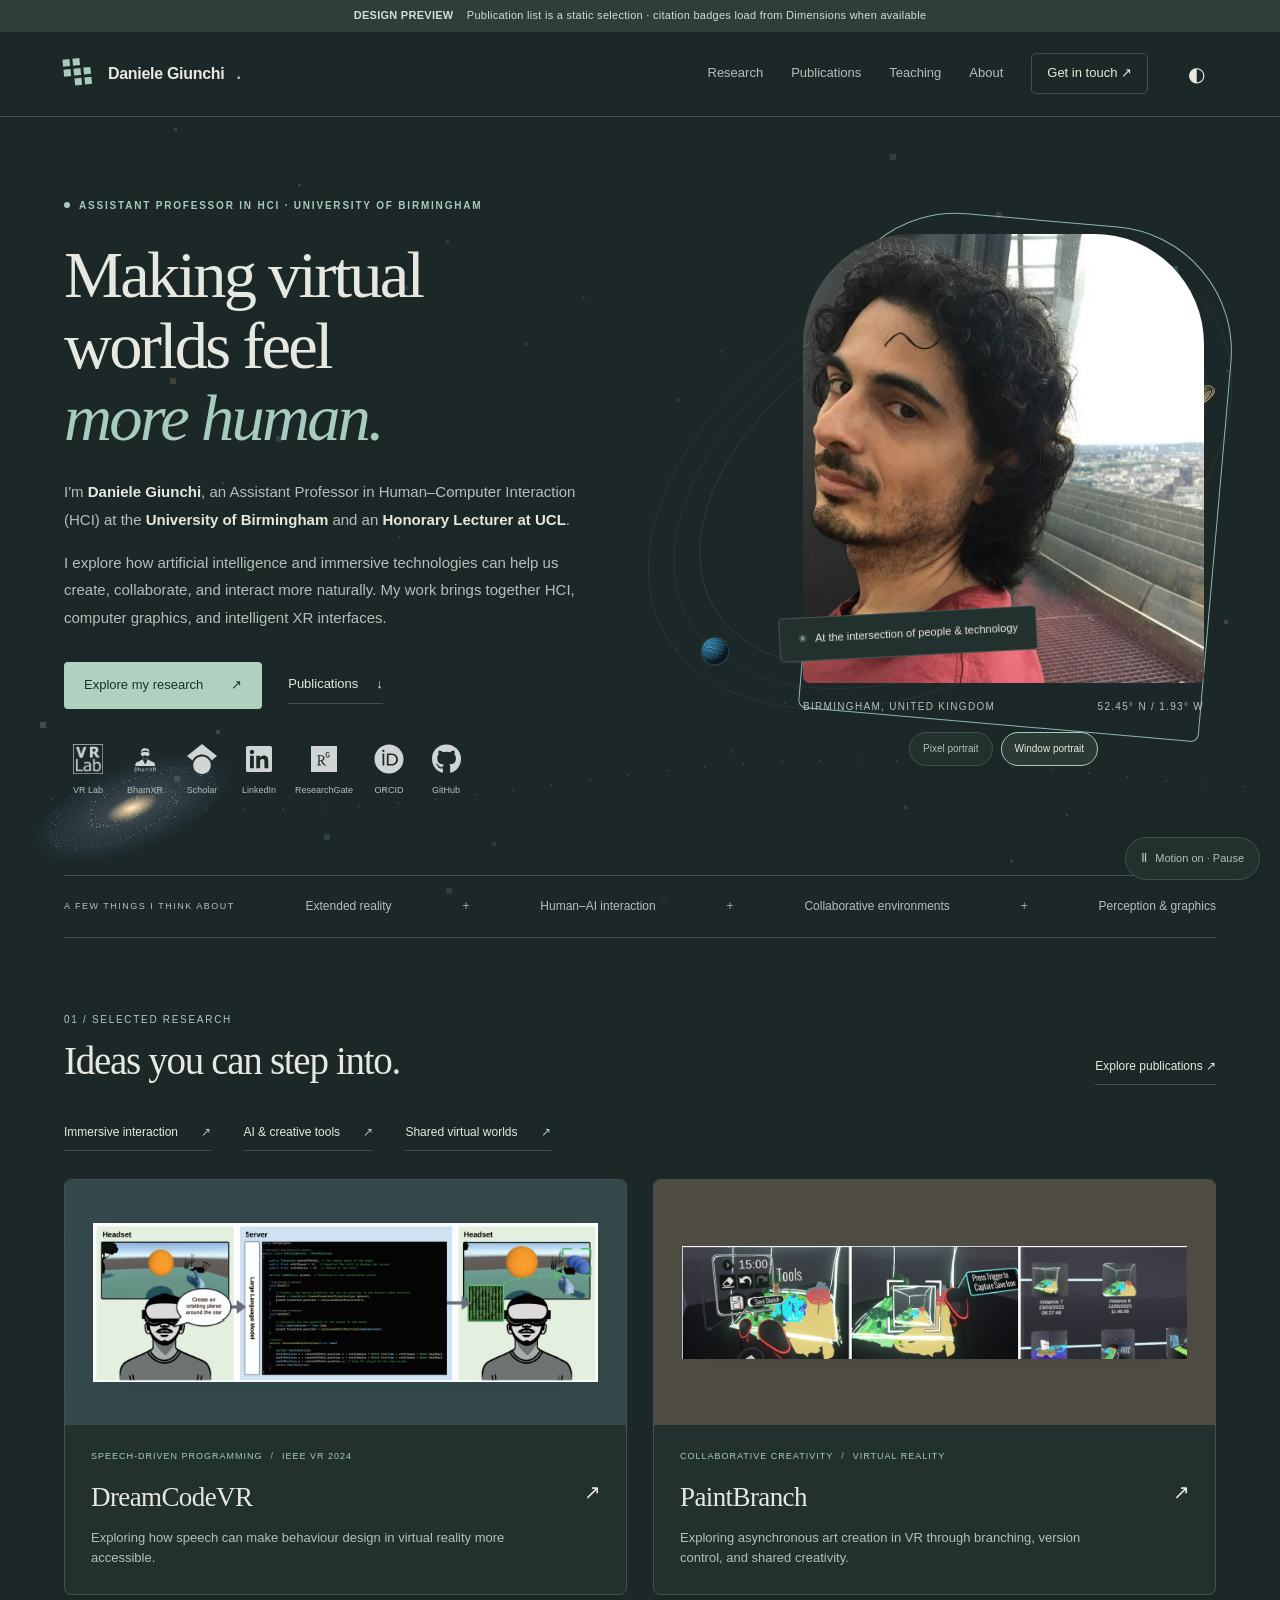
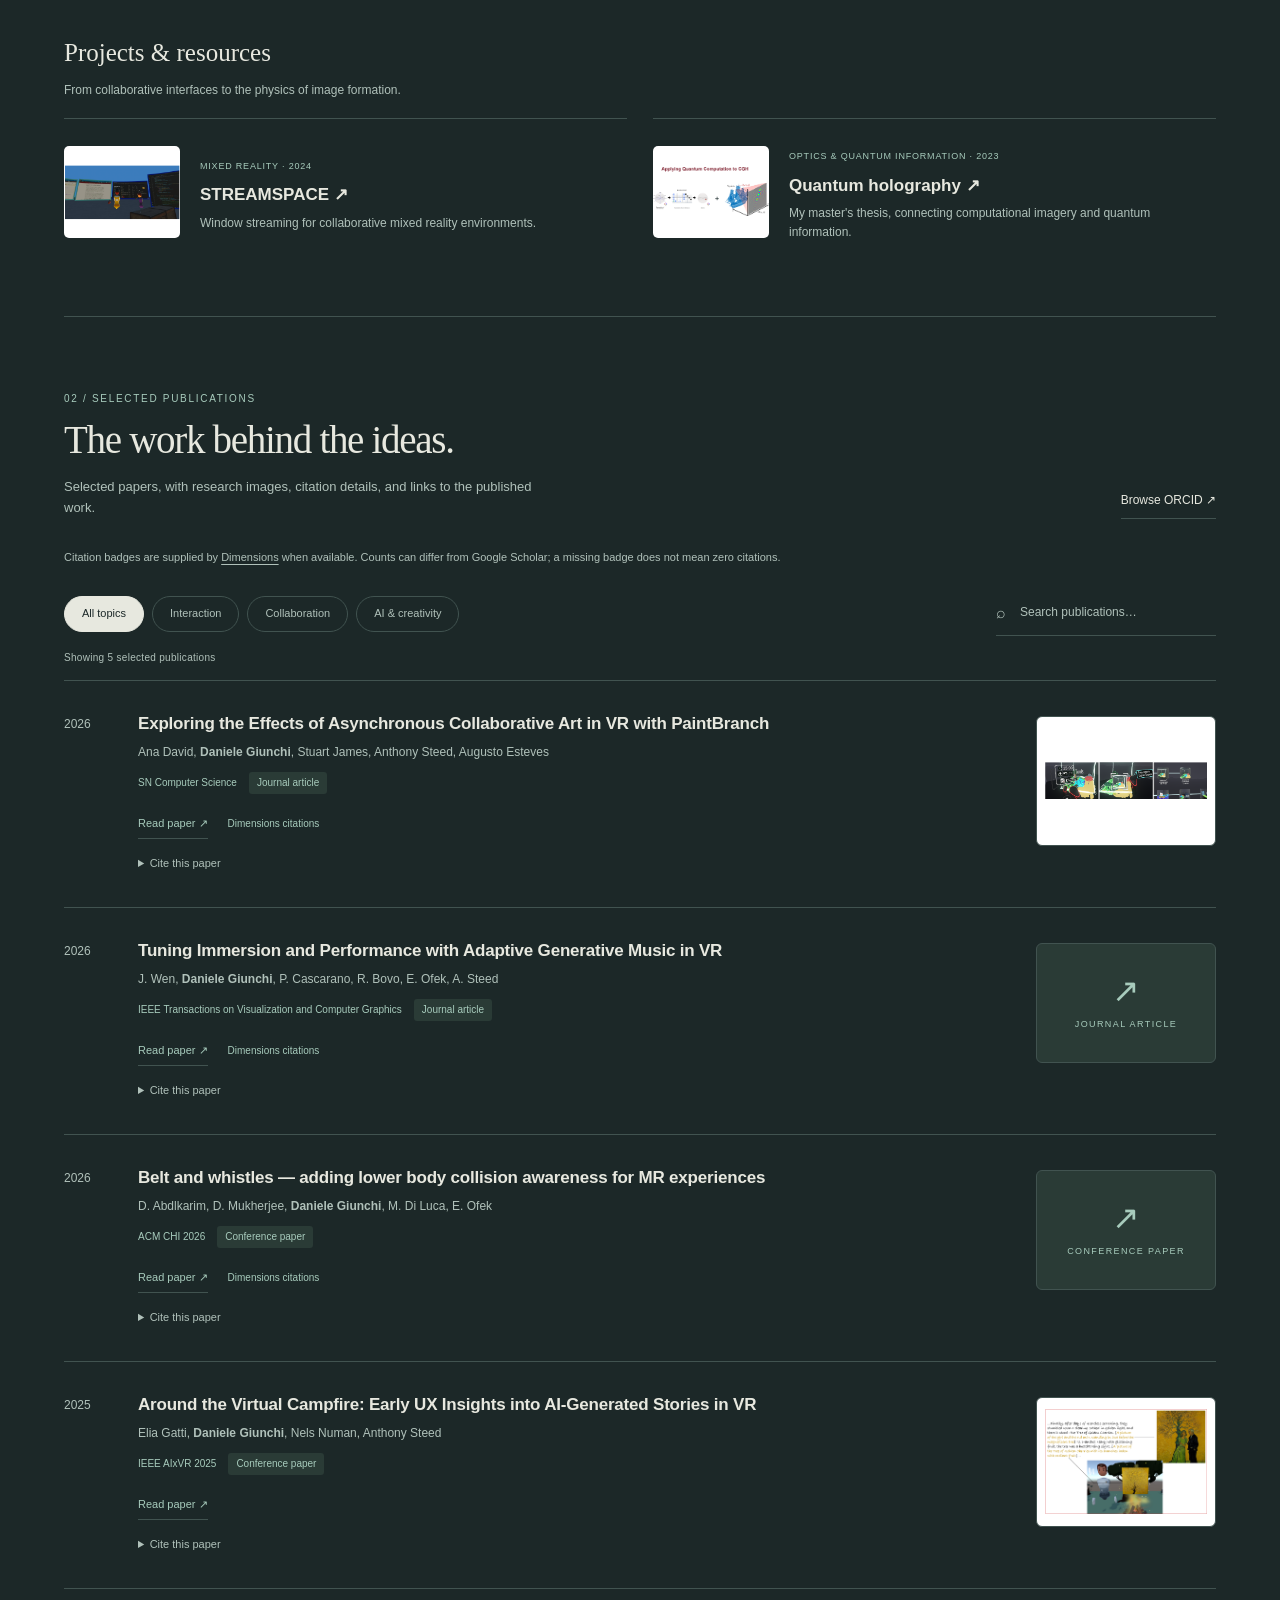
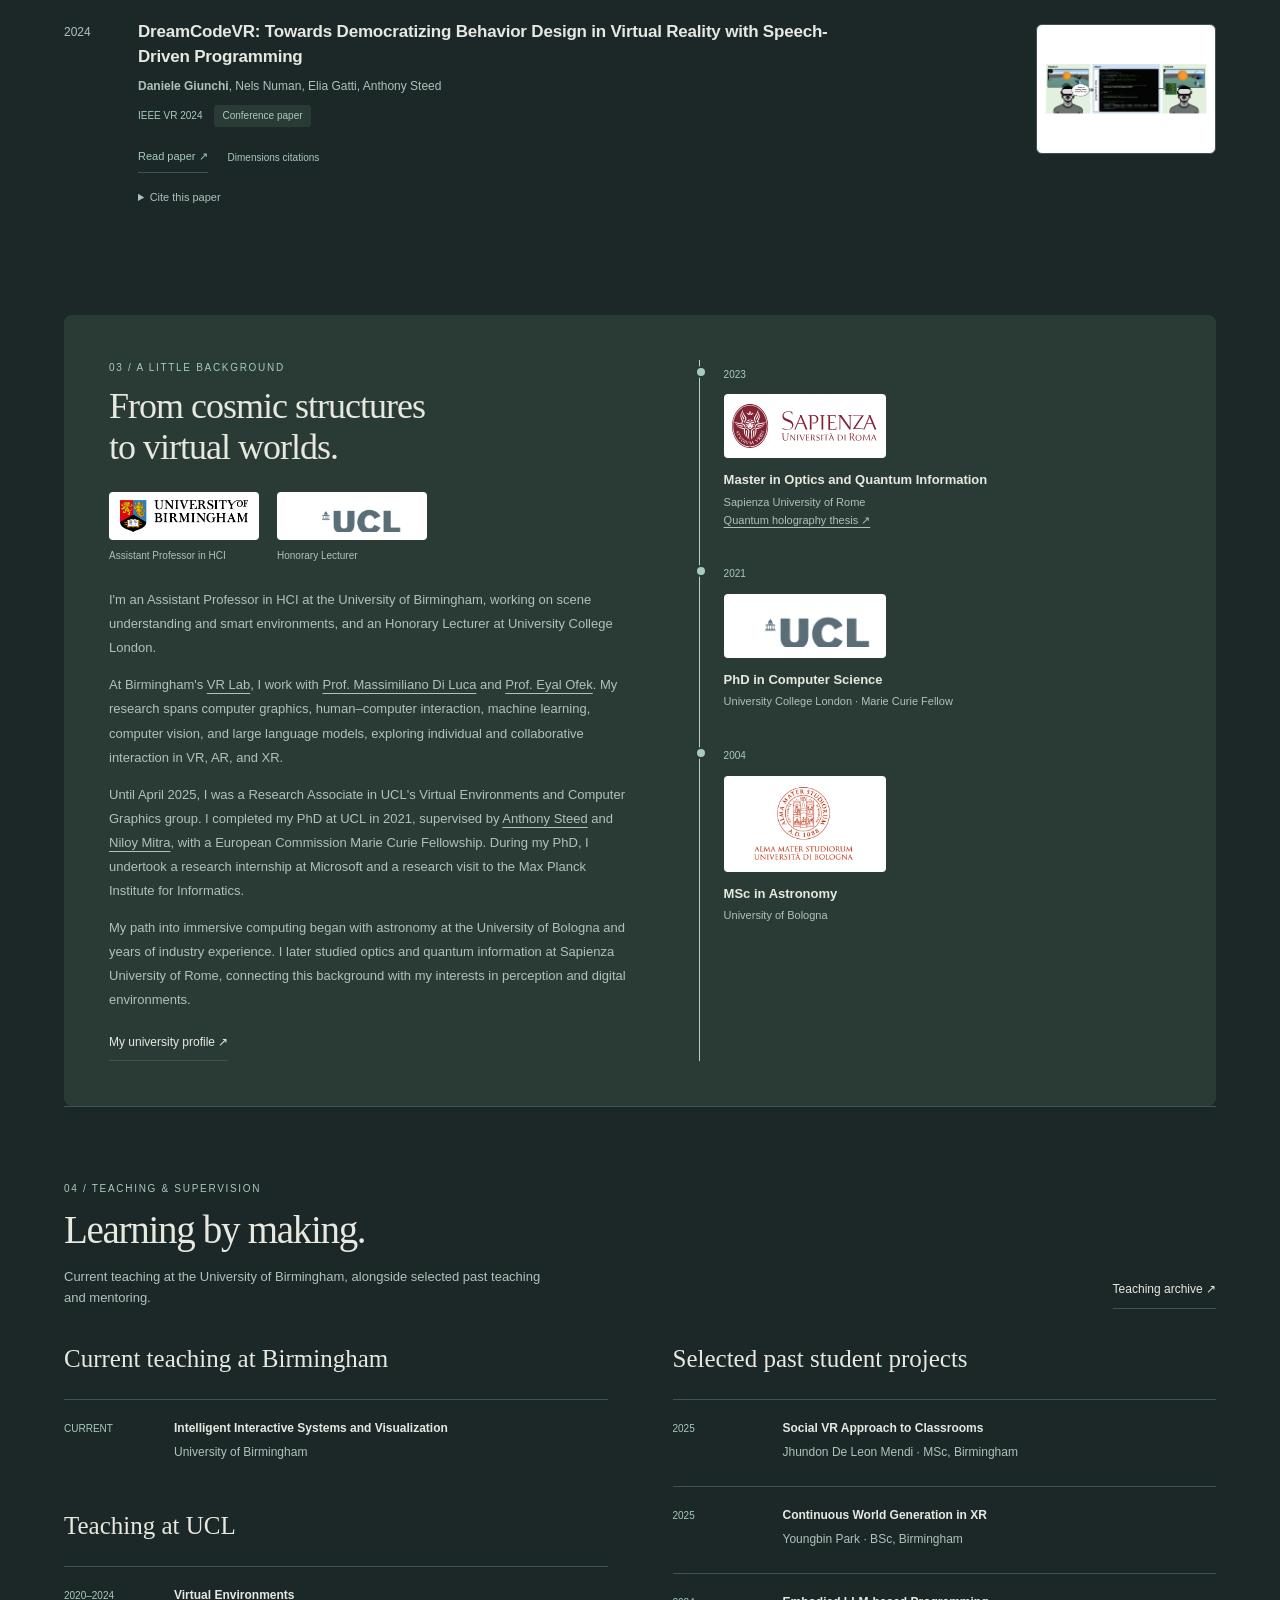
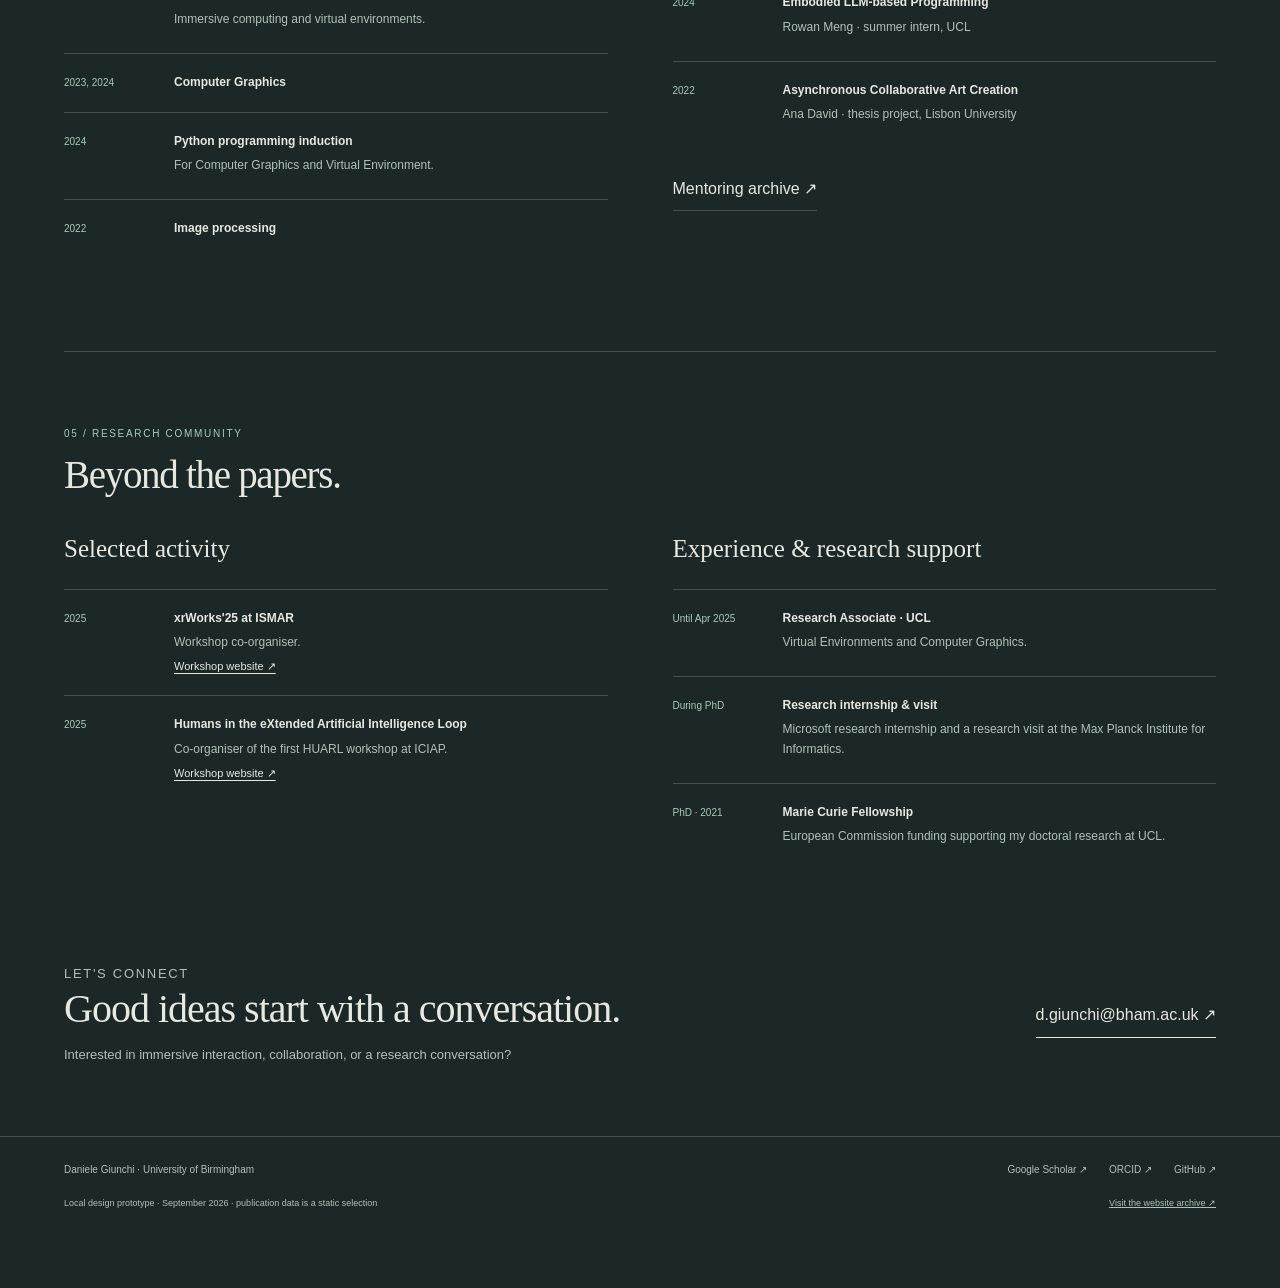
==== commit 85d361fa: "Use dark theme by default" ====
--- a/site-rebuild-brief/preview/index.html
+++ b/site-rebuild-brief/preview/index.html
@@ -14,13 +14,13 @@
 @media(prefers-reduced-motion:reduce){html{scroll-behavior:auto}*{transition:none!important}}
 </style>
 <link href="ambient.css" rel="stylesheet"/><link href="publications.css" rel="stylesheet"/><link href="profiles.css" rel="stylesheet"/></head>
-<body><canvas aria-hidden="true" class="ambient-canvas" id="ambient-field"></canvas><button aria-label="Pause background animation" aria-pressed="false" class="motion-toggle" type="button"><span aria-hidden="true" class="motion-icon">Ⅱ</span><span class="motion-label">Pause motion</span></button>
+<body class="theme-dark"><canvas aria-hidden="true" class="ambient-canvas" id="ambient-field"></canvas><button aria-label="Pause background animation" aria-pressed="false" class="motion-toggle" type="button"><span aria-hidden="true" class="motion-icon">Ⅱ</span><span class="motion-label">Pause motion</span></button>
 <a class="skip" href="#main">Skip to content</a>
 <div class="preview-note"><strong>DESIGN PREVIEW</strong> Publication list is a static selection · citation badges load from Dimensions when available</div>
 <header class="header"><nav aria-label="Main navigation" class="wrap nav">
 <a class="brand" href="#main"><span aria-hidden="true" class="brand-symbol"><span></span><span></span><span></span><span></span><span></span><span></span><span></span><span></span><span></span></span>Daniele Giunchi<span style="color:var(--accent)">.</span></a>
 <button aria-controls="nav-research nav-publications nav-about nav-contact nav-teaching" aria-expanded="false" class="menu" type="button">Menu</button>
-<a class="navlink" href="#research" id="nav-research">Research</a><a class="navlink" href="#publications" id="nav-publications">Publications</a><a class="navlink" href="#teaching" id="nav-teaching">Teaching</a><a class="navlink" href="#about" id="nav-about">About</a><a class="contact-nav" href="#contact" id="nav-contact">Get in touch ↗</a><button aria-label="Switch to dark theme" class="theme" title="Switch theme" type="button">◐</button>
+<a class="navlink" href="#research" id="nav-research">Research</a><a class="navlink" href="#publications" id="nav-publications">Publications</a><a class="navlink" href="#teaching" id="nav-teaching">Teaching</a><a class="navlink" href="#about" id="nav-about">About</a><a class="contact-nav" href="#contact" id="nav-contact">Get in touch ↗</a><button aria-label="Switch to light theme" class="theme" title="Switch theme" type="button">◐</button>
 </nav></header>
 <main class="wrap" id="main">
 <section aria-labelledby="hero-title" class="hero"><div>
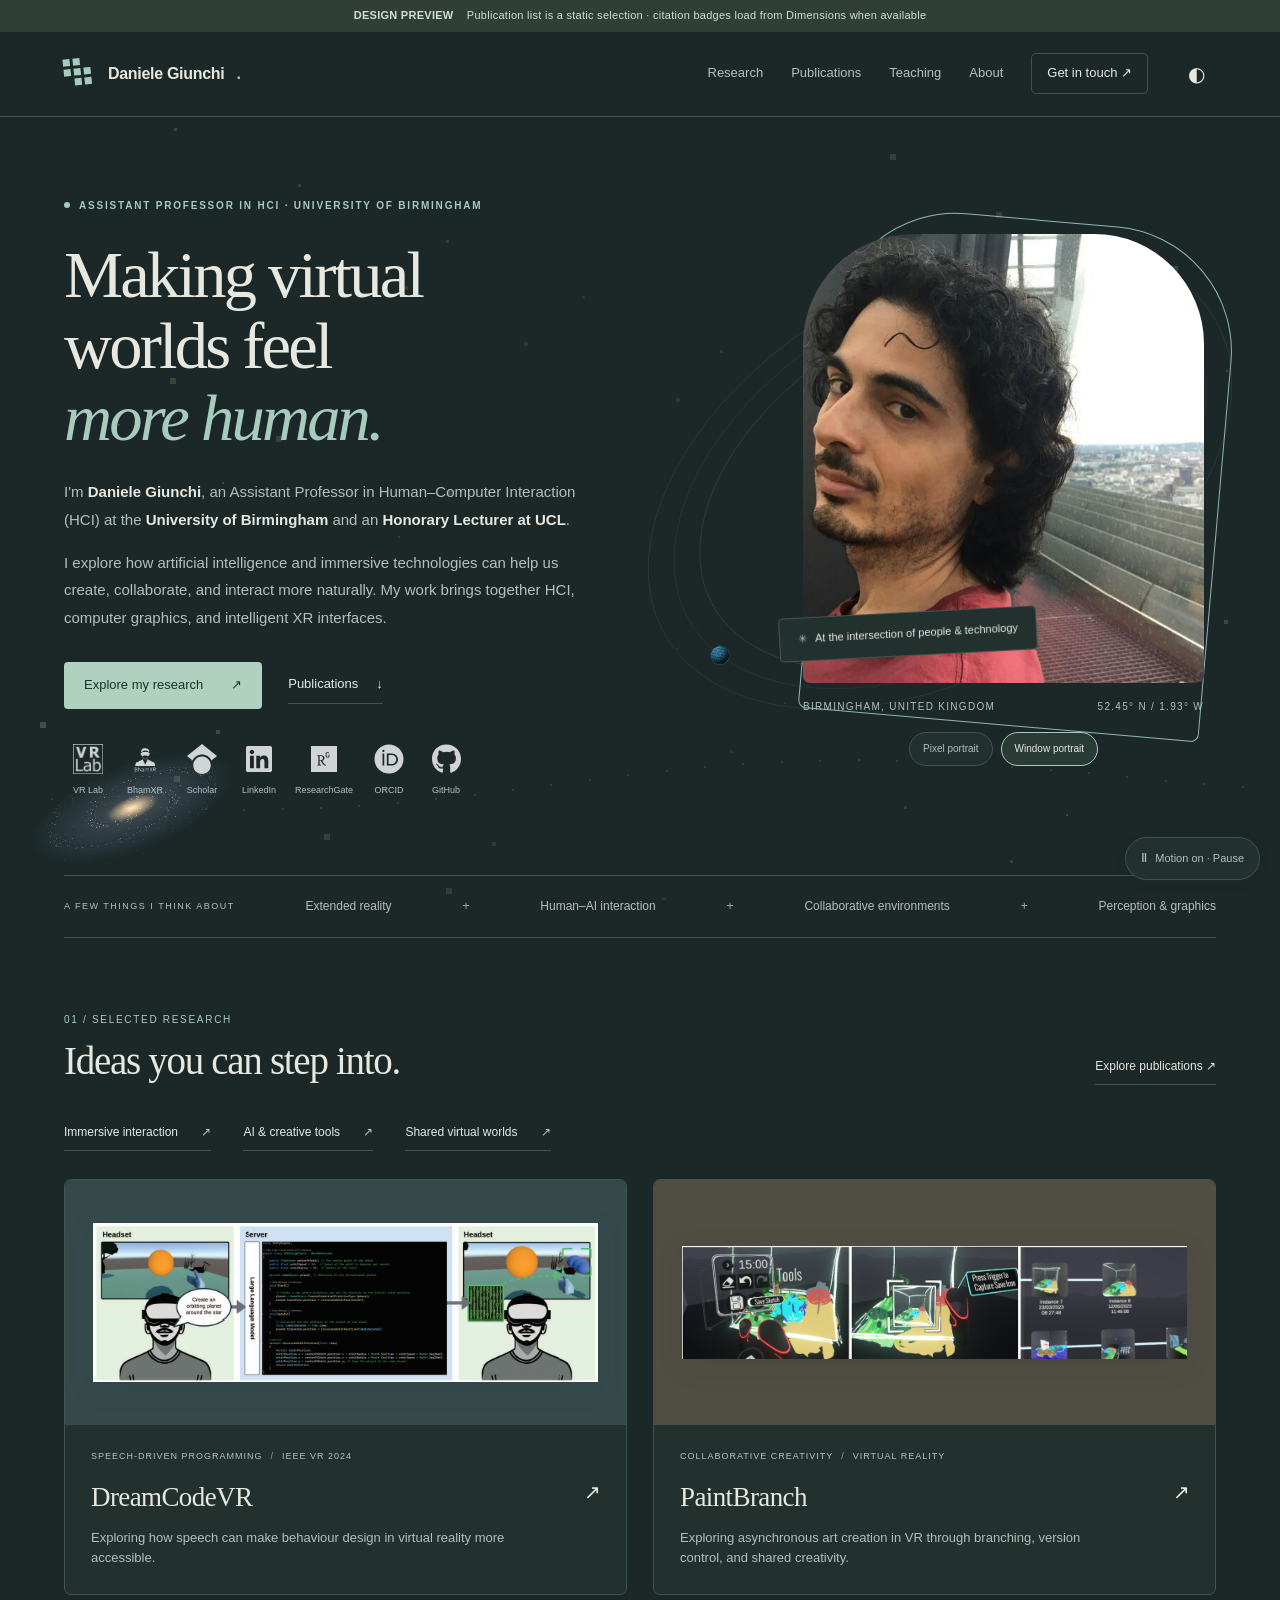
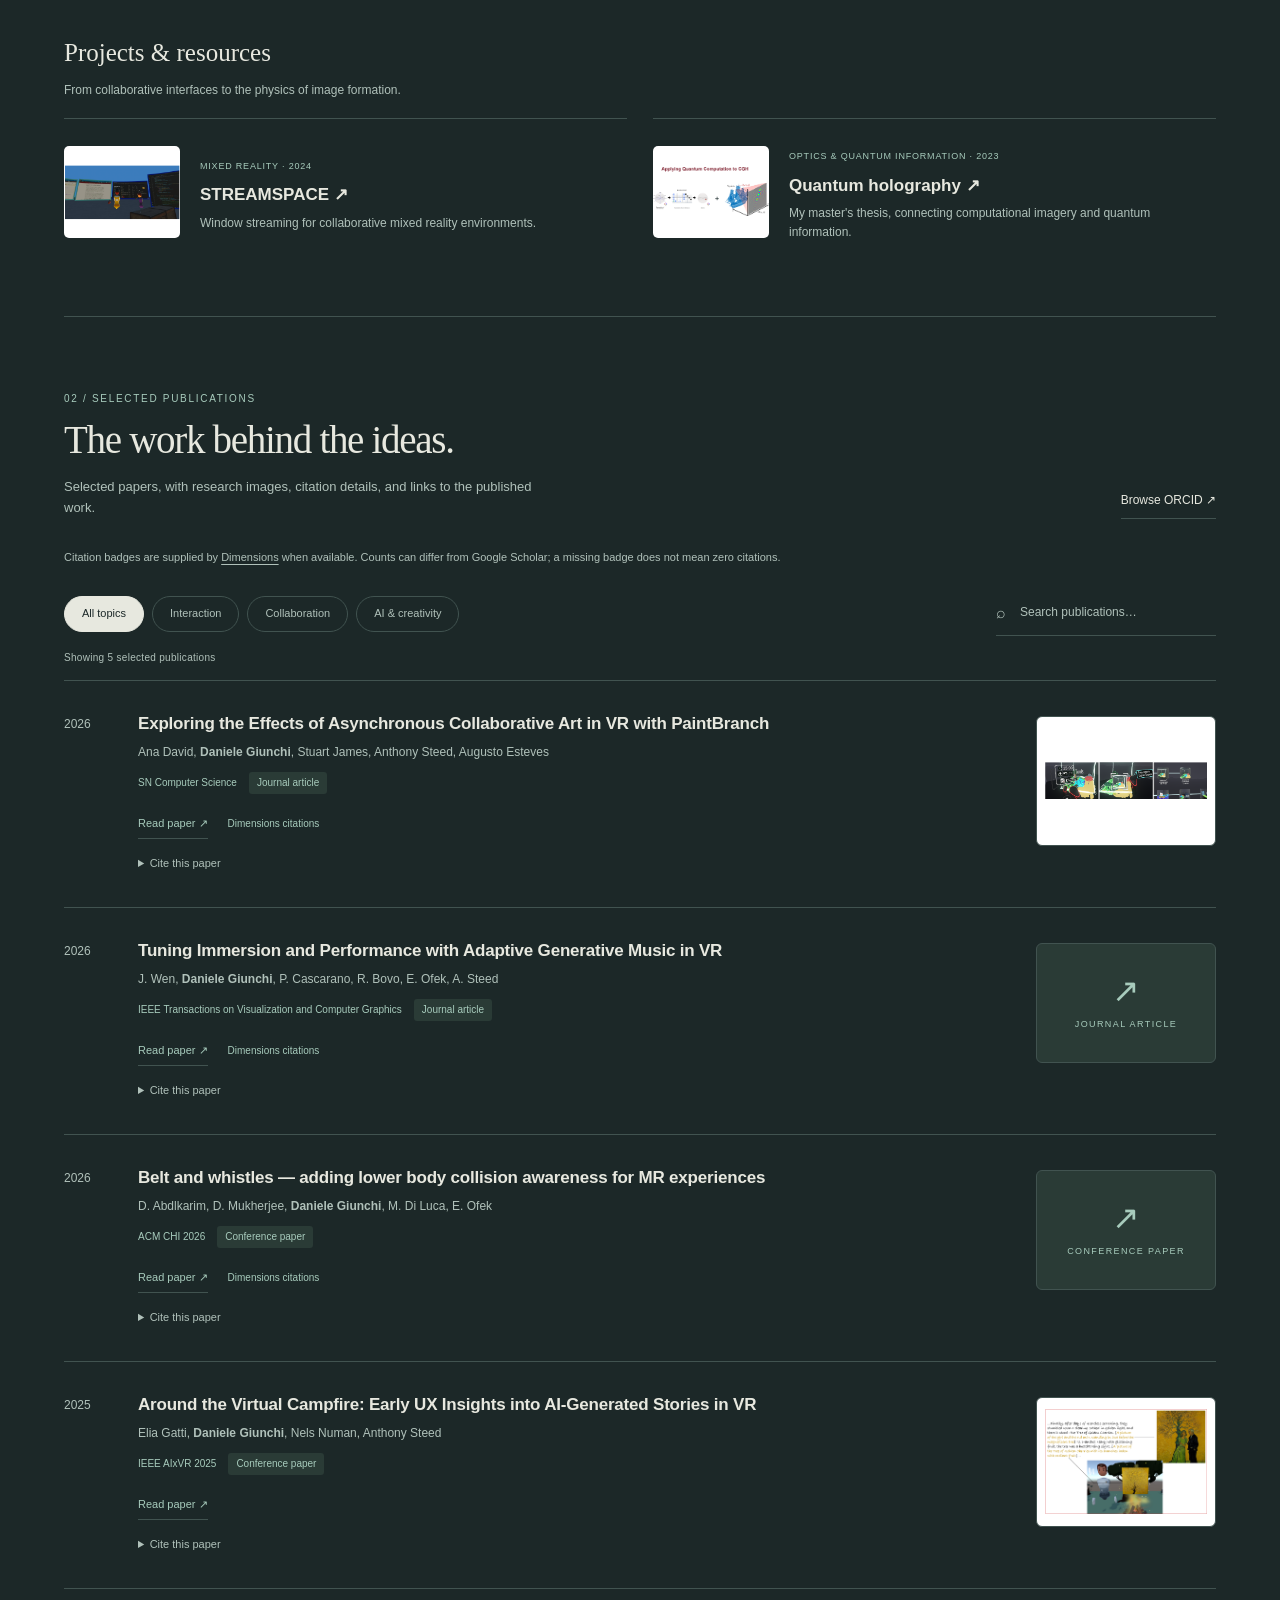
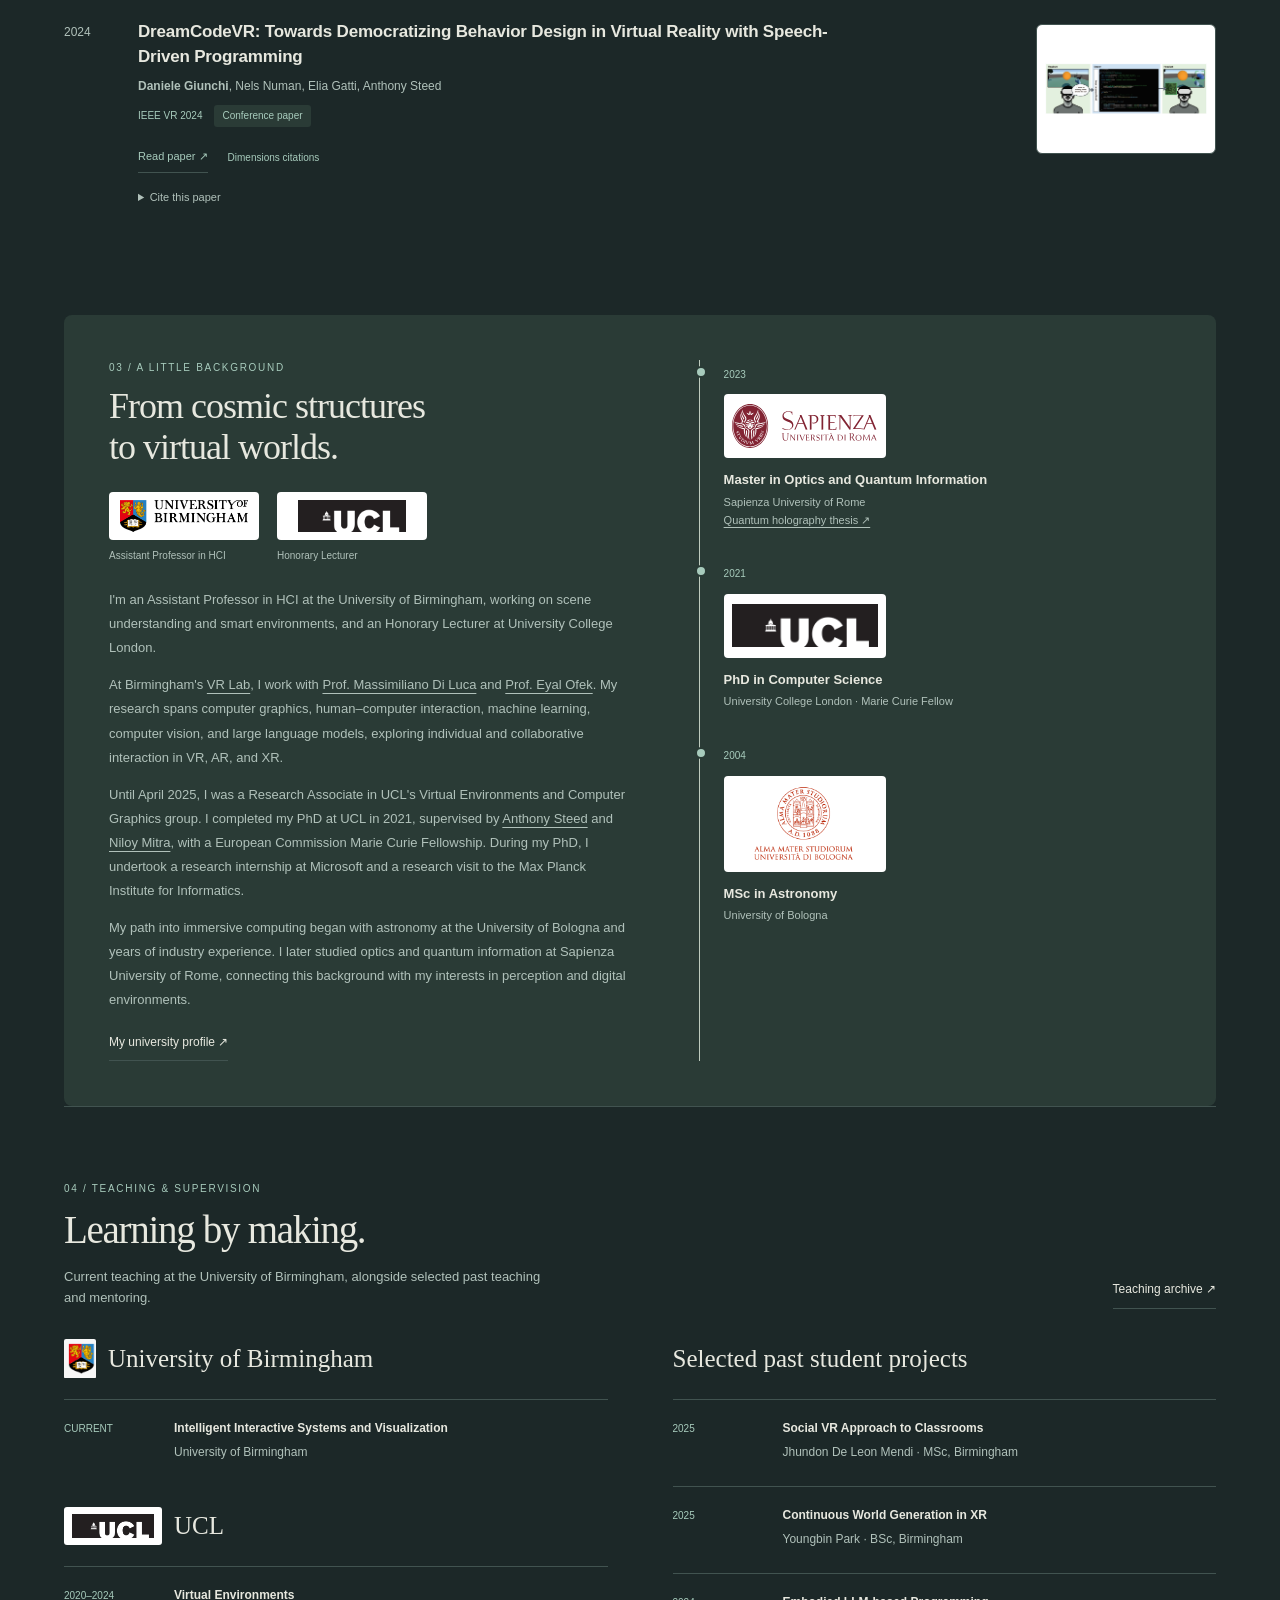
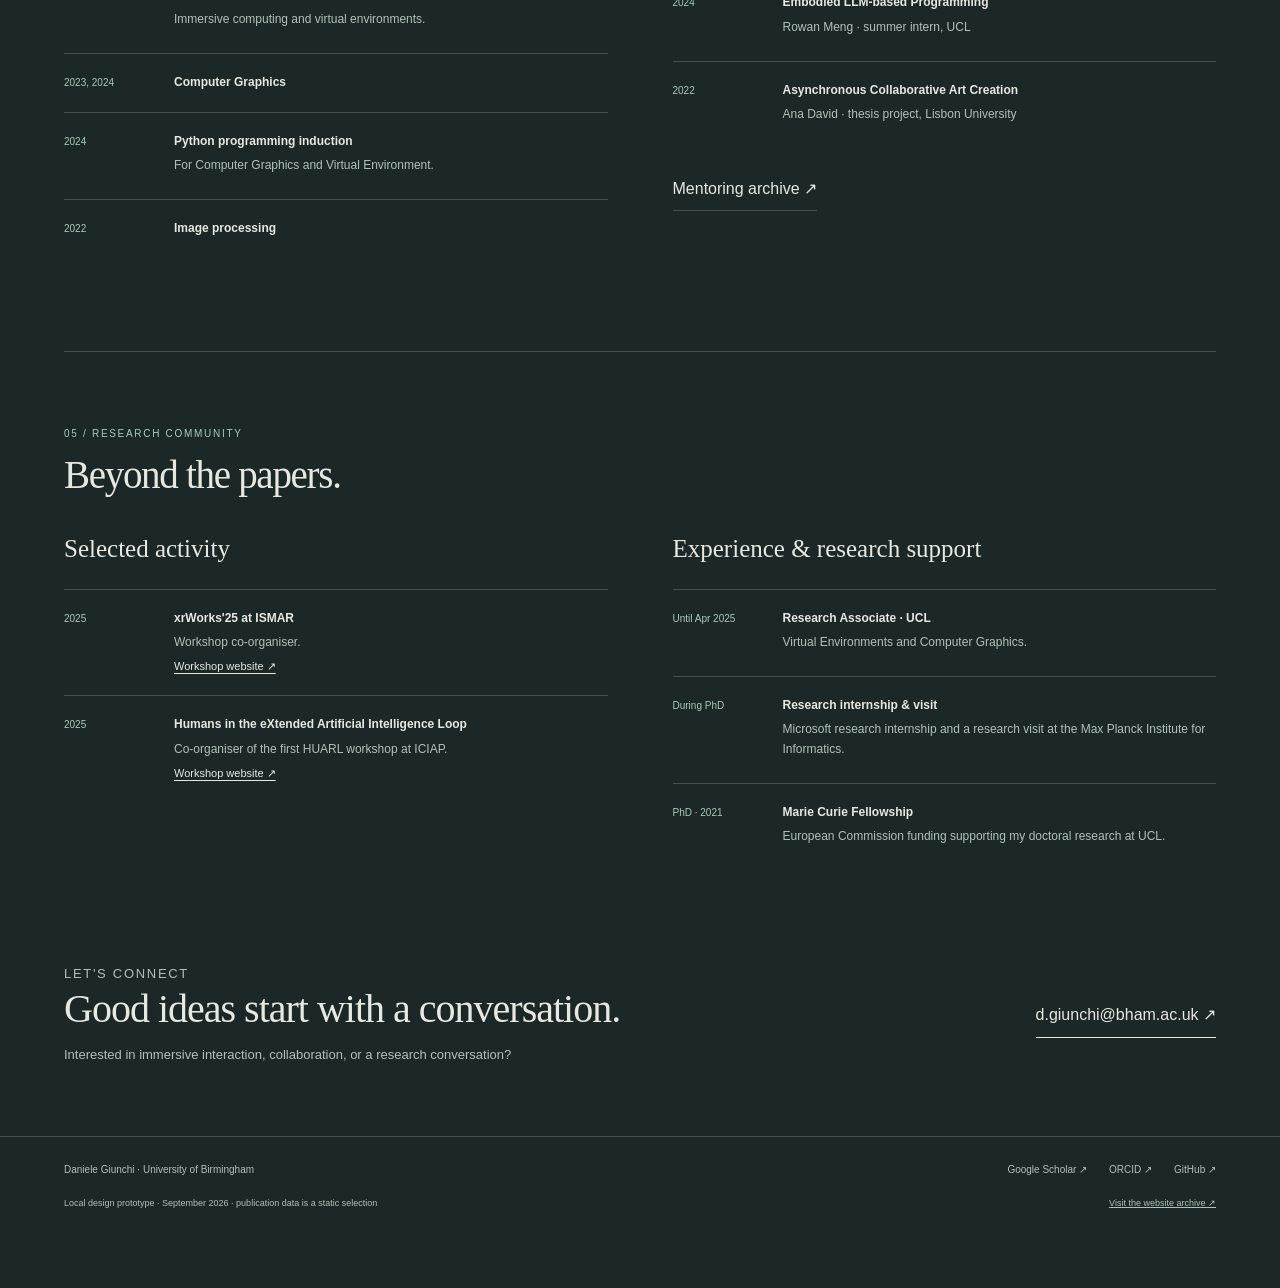
==== commit 30161822: "Update teaching institution heading and supplied university logos" ====
--- a/site-rebuild-brief/preview/index.html
+++ b/site-rebuild-brief/preview/index.html
@@ -47,9 +47,9 @@
 <article class="publication" data-topics="ai interaction"><div class="year">2024</div><div class="publication-body"><h3><a href="https://doi.org/10.1109/VR58804.2024.00078">DreamCodeVR: Towards Democratizing Behavior Design in Virtual Reality with Speech-Driven Programming</a></h3><p><strong>Daniele Giunchi</strong>, Nels Numan, Elia Gatti, Anthony Steed</p><div class="venue"><span>IEEE VR 2024</span><span class="type">Conference paper</span></div><div class="paper-actions"><a href="https://doi.org/10.1109/VR58804.2024.00078">Read paper ↗</a><div class="paper-metrics"><span class="__dimensions_badge_embed__" data-doi="10.1109/VR58804.2024.00078" data-hide-zero-citations="true" data-legend="hover-left" data-style="small_circle"></span><a href="https://badge.dimensions.ai/">Dimensions citations</a></div></div><details class="citation-details"><summary>Cite this paper</summary><p class="citation-text">Daniele Giunchi, Nels Numan, Elia Gatti, Anthony Steed (2024). DreamCodeVR: Towards Democratizing Behavior Design in Virtual Reality with Speech-Driven Programming. IEEE VR 2024. https://doi.org/10.1109/VR58804.2024.00078</p><button class="copy-citation" type="button">Copy citation</button></details></div><a aria-label="View publication: DreamCodeVR: Towards Democratizing Behavior Design in Virtual Reality with Speech-Driven Programming" class="paper-thumbnail" href="https://doi.org/10.1109/VR58804.2024.00078"><img alt="Research figure from DreamCodeVR" height="120" loading="lazy" src="../../images/2024_IEEEVR_DreamCodeVR.png" width="180"/></a></article>
 </div><p class="no-results" hidden="">No papers match these filters. Try another topic or search term.</p>
 </section>
-<section aria-labelledby="about-title" class="about-section" id="about"><div><p class="kicker">03 / A little background</p><h2 id="about-title">From cosmic structures<br/>to virtual worlds.</h2><div aria-label="Current academic affiliations" class="affiliation-logos"><a href="https://www.birmingham.ac.uk/staff/profiles/computer-science/academic-staff/giunchi-daniele"><img alt="University of Birmingham" height="42" src="icons/birmingham.jpg" width="140"/><span>Assistant Professor in HCI</span></a><a href="https://www.ucl.ac.uk/"><img alt="University College London" height="42" src="icons/ucl.png" width="140"/><span>Honorary Lecturer</span></a></div><p class="about-copy">I'm an Assistant Professor in HCI at the University of Birmingham, working on scene understanding and smart environments, and an Honorary Lecturer at University College London.</p><p class="about-copy">At Birmingham's <a href="https://virtualrealitylab.netlify.app/">VR Lab</a>, I work with <a href="https://massimilianodiluca.info/">Prof. Massimiliano Di Luca</a> and <a href="https://eyalofek.org/">Prof. Eyal Ofek</a>. My research spans computer graphics, human–computer interaction, machine learning, computer vision, and large language models, exploring individual and collaborative interaction in VR, AR, and XR.</p><p class="about-copy">Until April 2025, I was a Research Associate in UCL's Virtual Environments and Computer Graphics group. I completed my PhD at UCL in 2021, supervised by <a href="https://wp.cs.ucl.ac.uk/anthonysteed/">Anthony Steed</a> and <a href="https://www0.cs.ucl.ac.uk/staff/N.Mitra/">Niloy Mitra</a>, with a European Commission Marie Curie Fellowship. During my PhD, I undertook a research internship at Microsoft and a research visit to the Max Planck Institute for Informatics.</p><p class="about-copy">My path into immersive computing began with astronomy at the University of Bologna and years of industry experience. I later studied optics and quantum information at Sapienza University of Rome, connecting this background with my interests in perception and digital environments.</p><a class="text-link" href="https://www.birmingham.ac.uk/staff/profiles/computer-science/academic-staff/giunchi-daniele" style="font-size:12px">My university profile ↗</a></div>
-<div class="timeline"><div class="education" id="quantum"><time>2023</time><a class="education-logo" href="https://www.uniroma1.it/en"><img alt="Sapienza University of Rome" height="54" loading="lazy" src="icons/sapienza.svg" width="150"/></a><h3>Master in Optics and Quantum Information</h3><p>Sapienza University of Rome</p><p><a href="../../store/TowardsQuantumComputerGeneratedHolography.pdf" style="text-decoration:underline;text-underline-offset:3px">Quantum holography thesis ↗</a></p></div><div class="education"><time>2021</time><a class="education-logo" href="https://www.ucl.ac.uk/"><img alt="University College London" height="54" loading="lazy" src="icons/ucl.png" width="150"/></a><h3>PhD in Computer Science</h3><p>University College London · Marie Curie Fellow</p></div><div class="education"><time>2004</time><a class="education-logo" href="https://www.unibo.it/en"><img alt="University of Bologna" height="54" loading="lazy" src="icons/university-bologna.png" width="150"/></a><h3>MSc in Astronomy</h3><p>University of Bologna</p></div></div></section>
-<section aria-labelledby="teaching-title" class="section teaching-section" id="teaching"><div class="section-heading"><div><p class="kicker">04 / Teaching &amp; supervision</p><h2 id="teaching-title">Learning by making.</h2><p class="pub-intro">Current teaching at the University of Birmingham, alongside selected past teaching and mentoring.</p></div><a href="../../legacy.html#teaching">Teaching archive ↗</a></div><div class="academic-grid"><div><h3>Current teaching at Birmingham</h3><ul class="record-list"><li><span class="kicker" style="letter-spacing:0;font-size:10px;padding-top:2px">Current</span><div><strong>Intelligent Interactive Systems and Visualization</strong><p>University of Birmingham</p></div></li></ul><h3>Teaching at UCL</h3><ul class="record-list"><li><time>2020–2024</time><div><strong>Virtual Environments</strong><p>Immersive computing and virtual environments.</p></div></li><li><time>2023, 2024</time><div><strong>Computer Graphics</strong></div></li><li><time>2024</time><div><strong>Python programming induction</strong><p>For Computer Graphics and Virtual Environment.</p></div></li><li><time>2022</time><div><strong>Image processing</strong></div></li></ul></div><div id="mentoring"><h3>Selected past student projects</h3><ul class="record-list"><li><time>2025</time><div><strong>Social VR Approach to Classrooms</strong><p>Jhundon De Leon Mendi · MSc, Birmingham</p></div></li><li><time>2025</time><div><strong>Continuous World Generation in XR</strong><p>Youngbin Park · BSc, Birmingham</p></div></li><li><time>2024</time><div><strong>Embodied LLM-based Programming</strong><p>Rowan Meng · summer intern, UCL</p></div></li><li><time>2022</time><div><strong>Asynchronous Collaborative Art Creation</strong><p>Ana David · thesis project, Lisbon University</p></div></li></ul><a class="text-link" href="../../legacy.html#mentoring">Mentoring archive ↗</a></div></div></section>
+<section aria-labelledby="about-title" class="about-section" id="about"><div><p class="kicker">03 / A little background</p><h2 id="about-title">From cosmic structures<br/>to virtual worlds.</h2><div aria-label="Current academic affiliations" class="affiliation-logos"><a href="https://www.birmingham.ac.uk/staff/profiles/computer-science/academic-staff/giunchi-daniele"><img alt="University of Birmingham" height="42" src="icons/birmingham.jpg" width="140"/><span>Assistant Professor in HCI</span></a><a href="https://www.ucl.ac.uk/"><span class="ucl-logo-surface"><img alt="University College London" class="ucl-supplied-mark" height="42" src="icons/ucl-supplied.png" width="140"/></span><span>Honorary Lecturer</span></a></div><p class="about-copy">I'm an Assistant Professor in HCI at the University of Birmingham, working on scene understanding and smart environments, and an Honorary Lecturer at University College London.</p><p class="about-copy">At Birmingham's <a href="https://virtualrealitylab.netlify.app/">VR Lab</a>, I work with <a href="https://massimilianodiluca.info/">Prof. Massimiliano Di Luca</a> and <a href="https://eyalofek.org/">Prof. Eyal Ofek</a>. My research spans computer graphics, human–computer interaction, machine learning, computer vision, and large language models, exploring individual and collaborative interaction in VR, AR, and XR.</p><p class="about-copy">Until April 2025, I was a Research Associate in UCL's Virtual Environments and Computer Graphics group. I completed my PhD at UCL in 2021, supervised by <a href="https://wp.cs.ucl.ac.uk/anthonysteed/">Anthony Steed</a> and <a href="https://www0.cs.ucl.ac.uk/staff/N.Mitra/">Niloy Mitra</a>, with a European Commission Marie Curie Fellowship. During my PhD, I undertook a research internship at Microsoft and a research visit to the Max Planck Institute for Informatics.</p><p class="about-copy">My path into immersive computing began with astronomy at the University of Bologna and years of industry experience. I later studied optics and quantum information at Sapienza University of Rome, connecting this background with my interests in perception and digital environments.</p><a class="text-link" href="https://www.birmingham.ac.uk/staff/profiles/computer-science/academic-staff/giunchi-daniele" style="font-size:12px">My university profile ↗</a></div>
+<div class="timeline"><div class="education" id="quantum"><time>2023</time><a class="education-logo" href="https://www.uniroma1.it/en"><img alt="Sapienza University of Rome" height="54" loading="lazy" src="icons/sapienza.svg" width="150"/></a><h3>Master in Optics and Quantum Information</h3><p>Sapienza University of Rome</p><p><a href="../../store/TowardsQuantumComputerGeneratedHolography.pdf" style="text-decoration:underline;text-underline-offset:3px">Quantum holography thesis ↗</a></p></div><div class="education"><time>2021</time><a class="education-logo" href="https://www.ucl.ac.uk/"><img alt="University College London" class="ucl-supplied-mark" height="54" loading="lazy" src="icons/ucl-supplied.png" width="150"/></a><h3>PhD in Computer Science</h3><p>University College London · Marie Curie Fellow</p></div><div class="education"><time>2004</time><a class="education-logo" href="https://www.unibo.it/en"><img alt="University of Bologna" height="54" loading="lazy" src="icons/university-bologna.png" width="150"/></a><h3>MSc in Astronomy</h3><p>University of Bologna</p></div></div></section>
+<section aria-labelledby="teaching-title" class="section teaching-section" id="teaching"><div class="section-heading"><div><p class="kicker">04 / Teaching &amp; supervision</p><h2 id="teaching-title">Learning by making.</h2><p class="pub-intro">Current teaching at the University of Birmingham, alongside selected past teaching and mentoring.</p></div><a href="../../legacy.html#teaching">Teaching archive ↗</a></div><div class="academic-grid"><div><h3 class="institution-heading"><img alt="" class="teaching-crest" height="40" src="icons/birmingham-crest.png" width="32"/><span>University of Birmingham</span></h3><ul class="record-list"><li><span class="kicker" style="letter-spacing:0;font-size:10px;padding-top:2px">Current</span><div><strong>Intelligent Interactive Systems and Visualization</strong><p>University of Birmingham</p></div></li></ul><h3 class="institution-heading"><span class="teaching-ucl-mark"><img alt="" class="ucl-supplied-mark" height="24" src="icons/ucl-supplied.png" width="82"/></span><span>UCL</span></h3><ul class="record-list"><li><time>2020–2024</time><div><strong>Virtual Environments</strong><p>Immersive computing and virtual environments.</p></div></li><li><time>2023, 2024</time><div><strong>Computer Graphics</strong></div></li><li><time>2024</time><div><strong>Python programming induction</strong><p>For Computer Graphics and Virtual Environment.</p></div></li><li><time>2022</time><div><strong>Image processing</strong></div></li></ul></div><div id="mentoring"><h3>Selected past student projects</h3><ul class="record-list"><li><time>2025</time><div><strong>Social VR Approach to Classrooms</strong><p>Jhundon De Leon Mendi · MSc, Birmingham</p></div></li><li><time>2025</time><div><strong>Continuous World Generation in XR</strong><p>Youngbin Park · BSc, Birmingham</p></div></li><li><time>2024</time><div><strong>Embodied LLM-based Programming</strong><p>Rowan Meng · summer intern, UCL</p></div></li><li><time>2022</time><div><strong>Asynchronous Collaborative Art Creation</strong><p>Ana David · thesis project, Lisbon University</p></div></li></ul><a class="text-link" href="../../legacy.html#mentoring">Mentoring archive ↗</a></div></div></section>
 <section aria-labelledby="activity-title" class="section activity-section" id="activity"><div class="section-heading"><div><p class="kicker">05 / Research community</p><h2 id="activity-title">Beyond the papers.</h2></div></div><div class="academic-grid"><div><h3>Selected activity</h3><ul class="record-list"><li><time>2025</time><div><strong>xrWorks'25 at ISMAR</strong><p>Workshop co-organiser.</p><a href="https://sites.google.com/view/xrworks25/home">Workshop website ↗</a></div></li><li><time>2025</time><div><strong>Humans in the eXtended Artificial Intelligence Loop</strong><p>Co-organiser of the first HUARL workshop at ICIAP.</p><a href="https://sites.google.com/view/huarl-iciap-2025/">Workshop website ↗</a></div></li></ul></div><div><h3>Experience &amp; research support</h3><ul class="record-list"><li><time>Until Apr 2025</time><div><strong>Research Associate · UCL</strong><p>Virtual Environments and Computer Graphics.</p></div></li><li><time>During PhD</time><div><strong>Research internship &amp; visit</strong><p>Microsoft research internship and a research visit at the Max Planck Institute for Informatics.</p></div></li><li><time>PhD · 2021</time><div><strong>Marie Curie Fellowship</strong><p>European Commission funding supporting my doctoral research at UCL.</p></div></li></ul></div></div></section>
 <section class="contact-section" id="contact"><div><p class="kicker">Let's connect</p><h2>Good ideas start with a conversation.</h2><p>Interested in immersive interaction, collaboration, or a research conversation?</p></div><a class="email" href="mailto:d.giunchi@bham.ac.uk">d.giunchi@bham.ac.uk ↗</a></section>
 </main>
--- a/site-rebuild-brief/preview/profiles.css
+++ b/site-rebuild-brief/preview/profiles.css
@@ -4,3 +4,7 @@
 .affiliation-logos{display:flex;flex-wrap:wrap;gap:18px;margin:24px 0}.affiliation-logos a{display:flex;flex-direction:column;gap:8px;font-size:10px;color:var(--muted);max-width:175px}.affiliation-logos img{display:block;width:150px;height:48px;object-fit:contain;padding:8px;background:#fff;border-radius:4px}.education-logo{display:flex;align-items:center;justify-content:center;width:162px;height:64px;margin:9px 0 12px;background:#fff;border-radius:4px;padding:8px}.education-logo img{max-width:100%;width:auto;max-height:48px;height:auto;object-fit:contain}.about-section>div{min-width:0}.about-section .education{padding-bottom:30px}.about-section .education:last-child{padding-bottom:0}.hero .eyebrow{flex-wrap:wrap;line-height:1.7}@media(max-width:650px){.affiliation-logos{gap:14px}.affiliation-logos img{width:136px}.about-section .timeline{margin-top:38px}.education-logo{width:162px}}
 
 .education-logo:has(img[src*="university-bologna"]){height:96px}.education-logo img[src*="university-bologna"]{max-height:80px}
+
+.institution-heading{display:flex;align-items:center;gap:12px}.institution-heading .teaching-crest{flex:none;width:32px;height:40px;object-fit:contain;border-radius:2px}.institution-heading .teaching-ucl-mark{flex:none;display:flex;align-items:center;justify-content:center;width:98px;height:38px;padding:7px 8px;background:#fff;border-radius:3px}.teaching-ucl-mark img{display:block;width:82px;height:24px;object-fit:contain}.ucl-supplied-mark{background:#fff}@media(max-width:650px){.academic-grid .institution-heading{font-size:23px;gap:10px}}
+
+.ucl-logo-surface{display:block;background:#fff;border-radius:4px}.affiliation-logos img.ucl-supplied-mark{background:transparent}
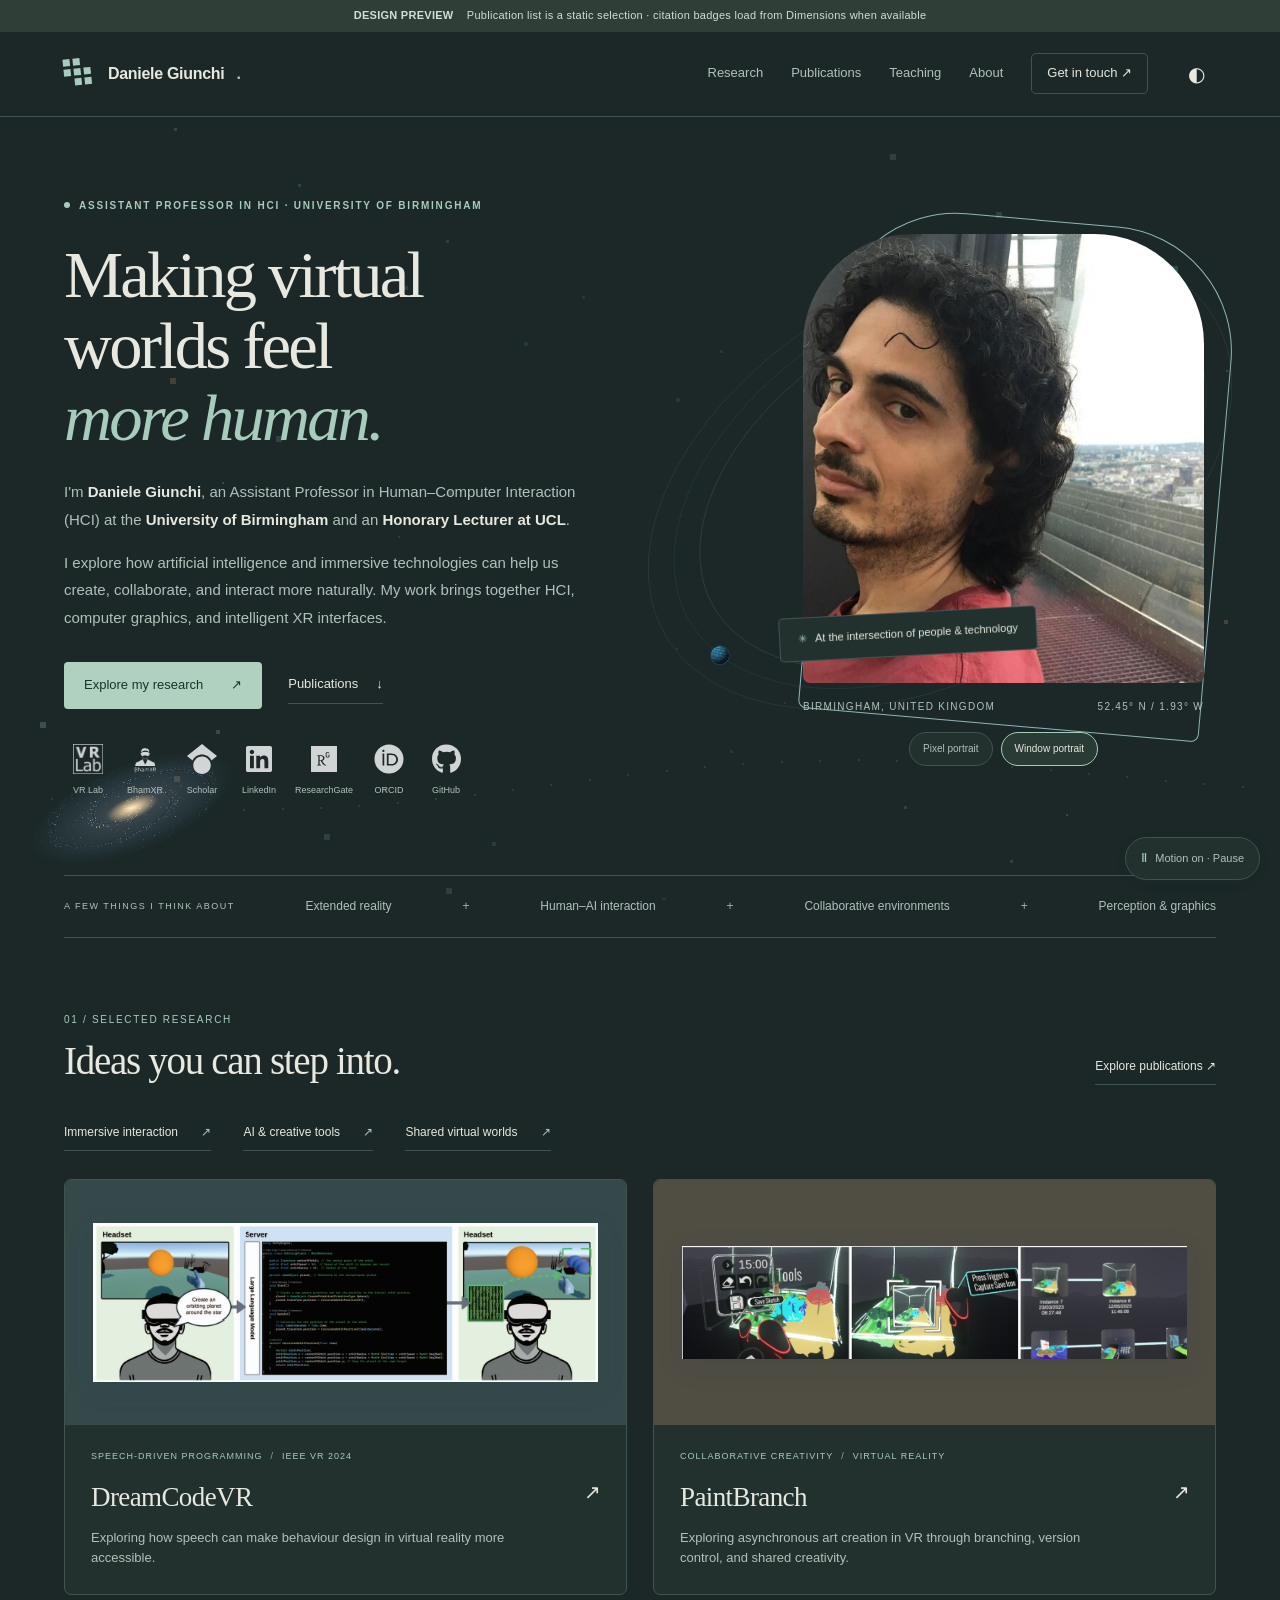
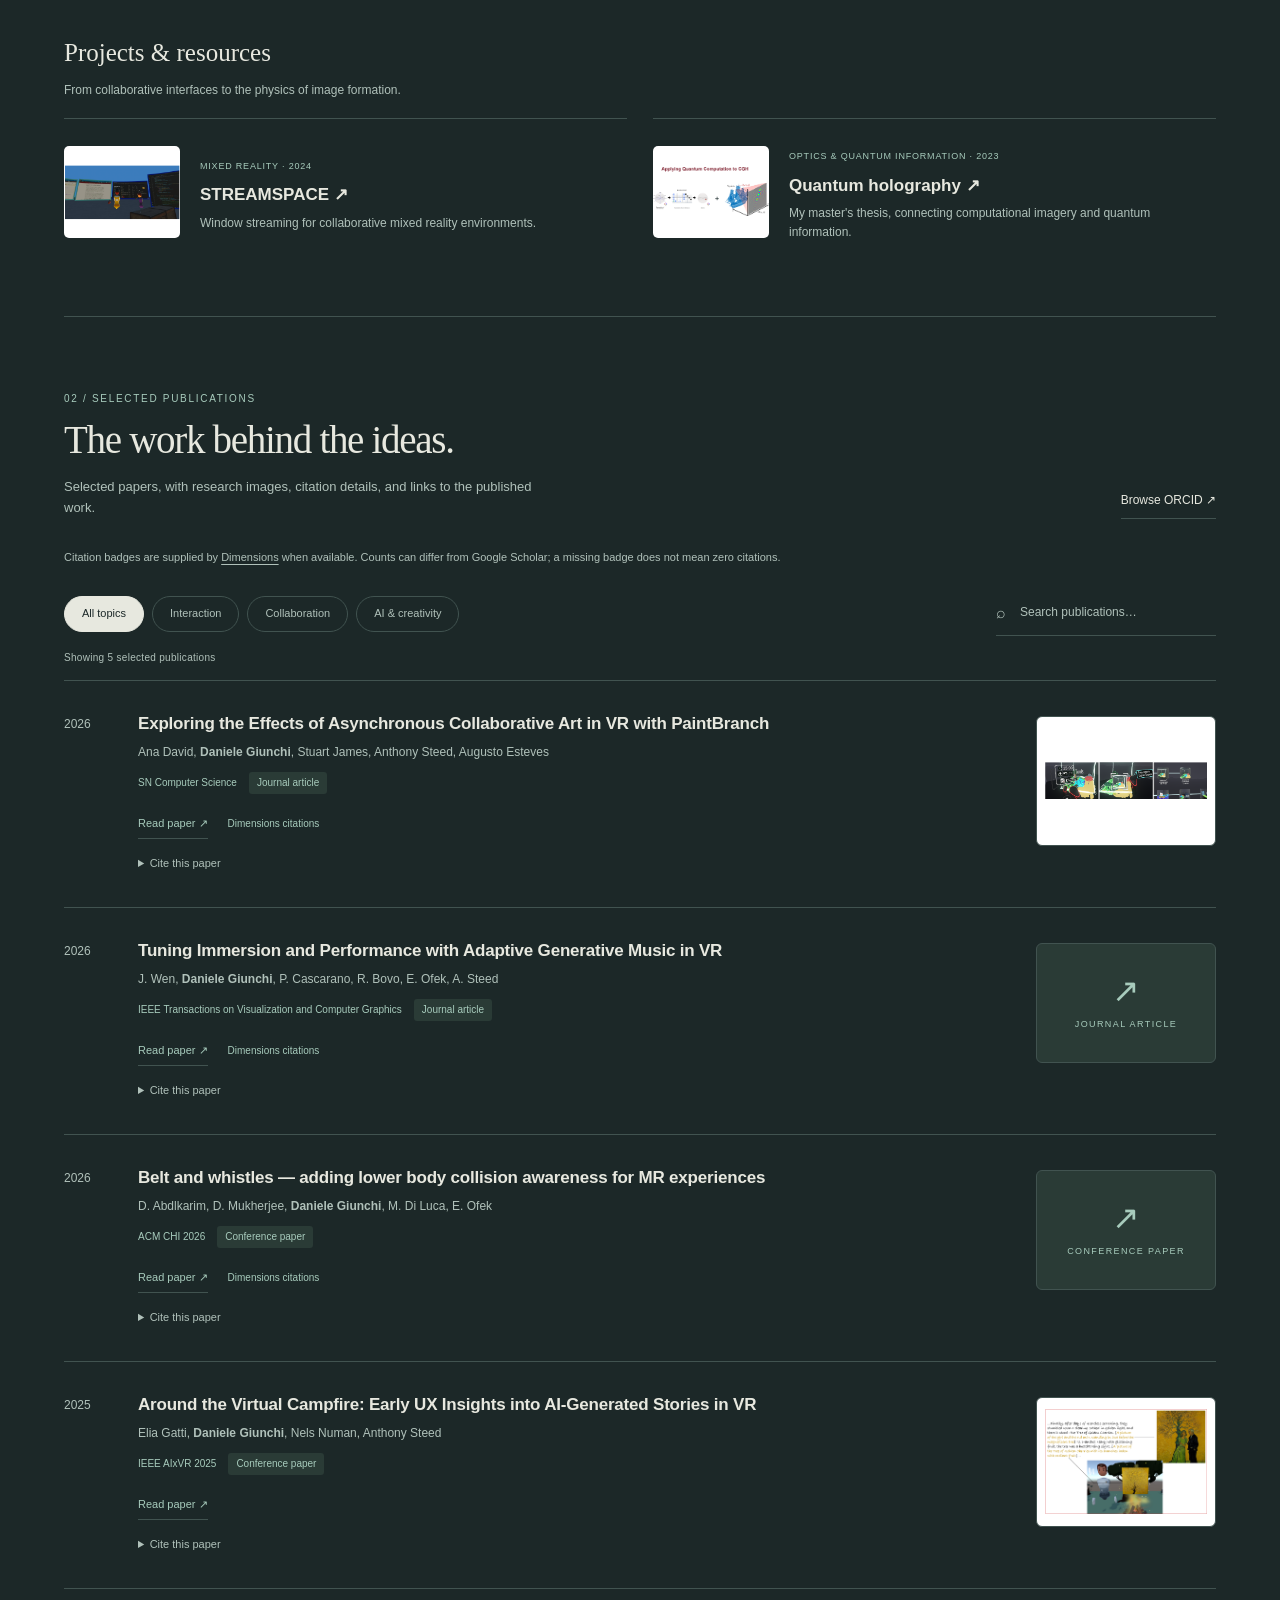
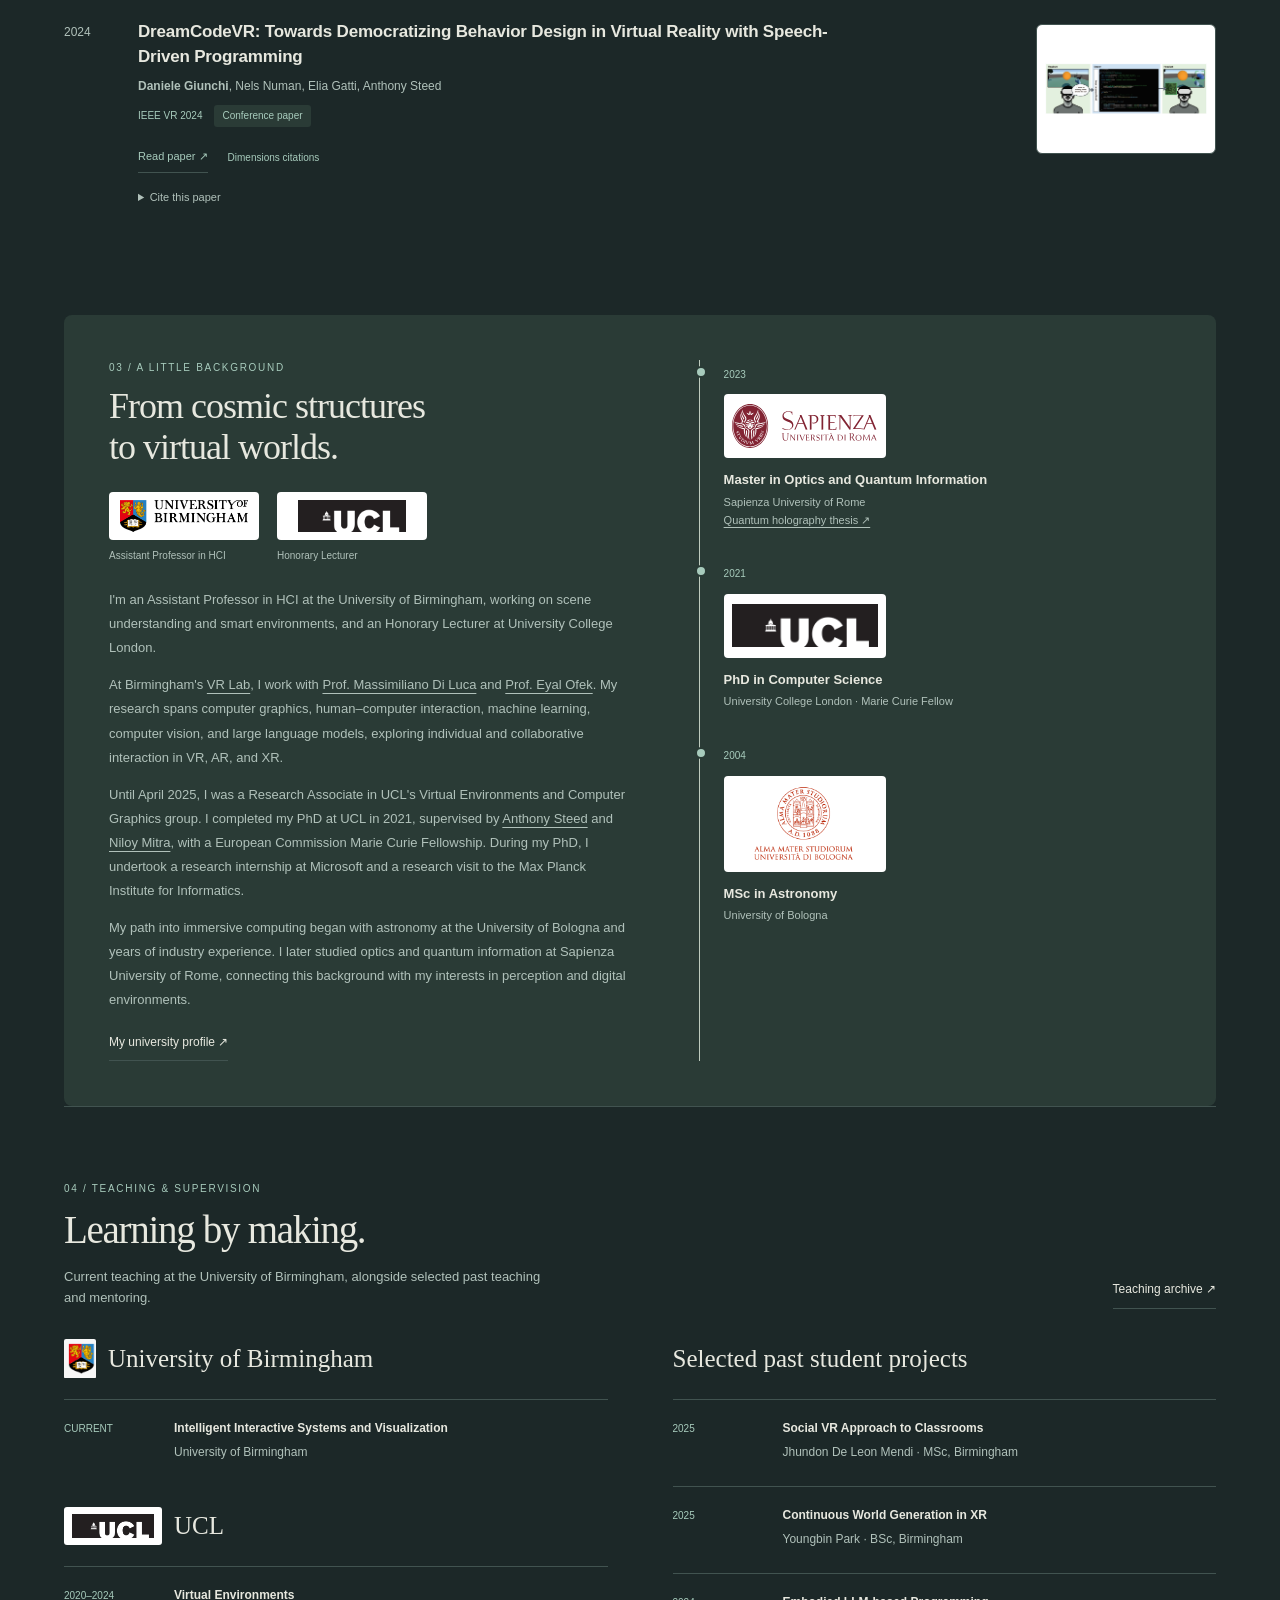
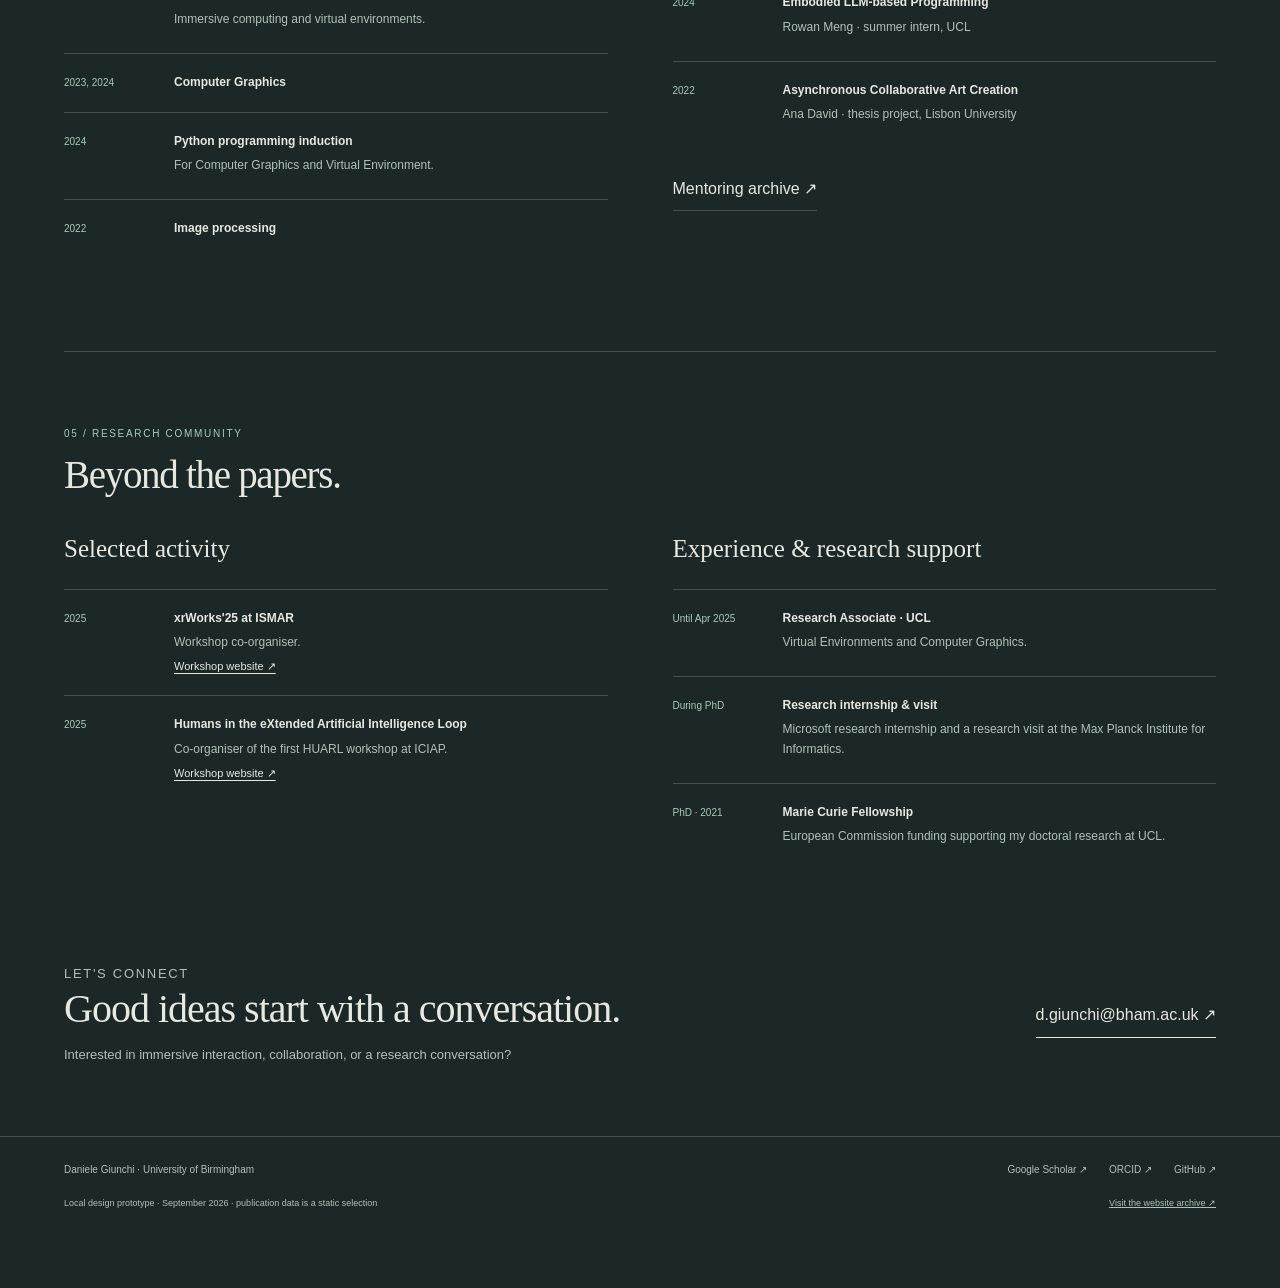
==== commit 95a377b4: "Improve phone layouts and touch navigation" ====
--- a/site-rebuild-brief/preview/index.html
+++ b/site-rebuild-brief/preview/index.html
@@ -13,7 +13,7 @@
 @media(max-width:650px){html{scroll-padding-top:85px}.wrap{padding:0 22px}.preview-note{font-size:9px}.preview-note strong{margin-right:5px}.nav{min-height:70px;gap:8px;flex-wrap:wrap}.brand{font-size:15px}.brand-symbol{transform:scale(.8)}.menu{display:block;border:1px solid var(--line);background:none;color:var(--ink);border-radius:4px;padding:6px 11px;font-size:12px;min-height:40px}.navlink,.contact-nav{display:none}.nav.expanded .navlink,.nav.expanded .contact-nav{display:block;flex-basis:100%;padding:10px 0}.nav.expanded{padding-bottom:15px}.contact-nav{border:none}.hero{display:flex;flex-direction:column;gap:42px;padding:43px 0 35px;align-items:stretch}.hero h1{font-size:49px;letter-spacing:-2px}.eyebrow{margin-bottom:20px}.intro{font-size:14px}.portrait-block{width:83%;align-self:center}.portrait-frame{aspect-ratio:1/1.02;border-radius:90px 90px 5px 5px}.portrait-meta{font-size:9px}.floating-tag{left:-15px;bottom:52px;font-size:10px}.interests{font-size:11px;gap:9px 15px}.interests .label{flex-basis:100%;margin-bottom:4px}.section{padding:49px 0}.section h2{font-size:34px}.section-heading{align-items:flex-start;gap:16px}.section-heading>a{font-size:10px;white-space:nowrap;padding-top:26px}.research-grid{grid-template-columns:1fr;gap:22px}.research-image{height:210px}.research-body{padding:22px}.filterbar{gap:7px}.chip{padding:7px 13px}.search{margin-left:0;margin-top:12px;width:100%}.search input{width:100%;font-size:13px}.publication{grid-template-columns:43px 1fr 18px;gap:7px;padding:21px 0}.publication h3{font-size:14px}.publication p{font-size:10px}.about-section{display:block;padding:28px;margin-bottom:47px}.about-section h2{font-size:32px}.timeline{margin-top:30px}.contact-section{display:block;padding-bottom:43px}.contact-section h2{font-size:33px}.email{display:inline-block;margin-top:22px;font-size:15px}.footer-inner,.footer-sub{flex-direction:column;gap:12px}.theme{width:36px}.hero-actions{gap:24px}}
 @media(prefers-reduced-motion:reduce){html{scroll-behavior:auto}*{transition:none!important}}
 </style>
-<link href="ambient.css" rel="stylesheet"/><link href="publications.css" rel="stylesheet"/><link href="profiles.css" rel="stylesheet"/></head>
+<link href="ambient.css" rel="stylesheet"/><link href="publications.css" rel="stylesheet"/><link href="profiles.css" rel="stylesheet"/><link href="mobile.css" rel="stylesheet"/></head>
 <body class="theme-dark"><canvas aria-hidden="true" class="ambient-canvas" id="ambient-field"></canvas><button aria-label="Pause background animation" aria-pressed="false" class="motion-toggle" type="button"><span aria-hidden="true" class="motion-icon">Ⅱ</span><span class="motion-label">Pause motion</span></button>
 <a class="skip" href="#main">Skip to content</a>
 <div class="preview-note"><strong>DESIGN PREVIEW</strong> Publication list is a static selection · citation badges load from Dimensions when available</div>
@@ -59,6 +59,7 @@
 function filterPapers(){const query=search.value.trim().toLocaleLowerCase();let count=0;papers.forEach(paper=>{const match=(topic==='all'||paper.dataset.topics.split(' ').includes(topic))&&paper.textContent.toLocaleLowerCase().includes(query);paper.hidden=!match;if(match)count++});document.querySelector('#result-count').textContent='Showing '+count+' of '+papers.length+' selected publications';document.querySelector('.no-results').hidden=count!==0}
 filterButtons.forEach(button=>button.addEventListener('click',()=>{topic=button.dataset.filter;filterButtons.forEach(b=>b.setAttribute('aria-pressed',String(b===button)));filterPapers()}));search.addEventListener('input',filterPapers);
 document.querySelector('.theme').addEventListener('click',event=>{const dark=document.body.classList.toggle('theme-dark');event.currentTarget.setAttribute('aria-label',dark?'Switch to light theme':'Switch to dark theme')});
+document.addEventListener('keydown',event=>{if(event.key==='Escape'&&nav.classList.contains('expanded')){nav.classList.remove('expanded');menu.setAttribute('aria-expanded','false');menu.focus()}});
 const menu=document.querySelector('.menu'),nav=document.querySelector('.nav');menu.addEventListener('click',()=>{const expanded=nav.classList.toggle('expanded');menu.setAttribute('aria-expanded',String(expanded))});document.querySelectorAll('.nav a').forEach(a=>a.addEventListener('click',()=>{nav.classList.remove('expanded');menu.setAttribute('aria-expanded','false')}));
 </script><script src="ambient.js"></script><script>
 document.querySelectorAll('.portrait-choice').forEach(button=>button.addEventListener('click',()=>{
--- a/site-rebuild-brief/preview/mobile.css
+++ b/site-rebuild-brief/preview/mobile.css
@@ -0,0 +1,32 @@
+/* Phone layouts and touch controls; no device detection is needed. */
+@media (max-width:650px){
+  .menu,.theme,.chip,.portrait-choice,.copy-citation,.motion-toggle{min-height:44px}
+  .theme{width:44px;flex-shrink:0}
+  .hero-actions{flex-wrap:wrap;gap:12px 24px}
+  .hero-actions a,.paper-actions>a,.citation-details summary,.topic-links a,.socials a{min-height:44px;display:inline-flex;align-items:center}
+  .search input{font-size:16px;min-height:44px;min-width:0}
+  .search{flex:1 1 100%}
+  .socials{flex-wrap:wrap;gap:6px 22px}
+  .nav.expanded{max-height:calc(100svh - 12px);overflow-y:auto}
+  .nav.expanded .navlink,.nav.expanded .contact-nav{min-height:44px}
+  .motion-toggle{right:max(12px,env(safe-area-inset-right));bottom:max(12px,env(safe-area-inset-bottom))}
+  .footer{padding-bottom:calc(84px + env(safe-area-inset-bottom))}
+  .resource-card>div,.record-list li>div,.institution-heading>span{min-width:0;overflow-wrap:break-word}
+}
+@media (max-width:480px){
+  .hero h1{font-size:clamp(39px,11.7vw,49px)}
+  .section-heading{flex-wrap:wrap;gap:12px}
+  .section-heading>a{padding-top:0;min-height:44px;display:inline-flex;align-items:center}
+  .publication{grid-template-columns:minmax(0,1fr)}
+  .publication-body{grid-column:1;grid-row:3}
+  .publication h3{font-size:16px}
+  .publication p{font-size:12px}
+  .paper-thumbnail{grid-column:1;grid-row:2;width:150px;min-height:96px}
+  .paper-thumbnail img{height:86px}
+  .profile-icon{min-width:44px}
+}
+@media (max-width:360px){
+  .nav .brand{font-size:13px;gap:6px}
+  .nav .brand-symbol{width:24px;height:24px}
+  .nav{gap:6px}
+}
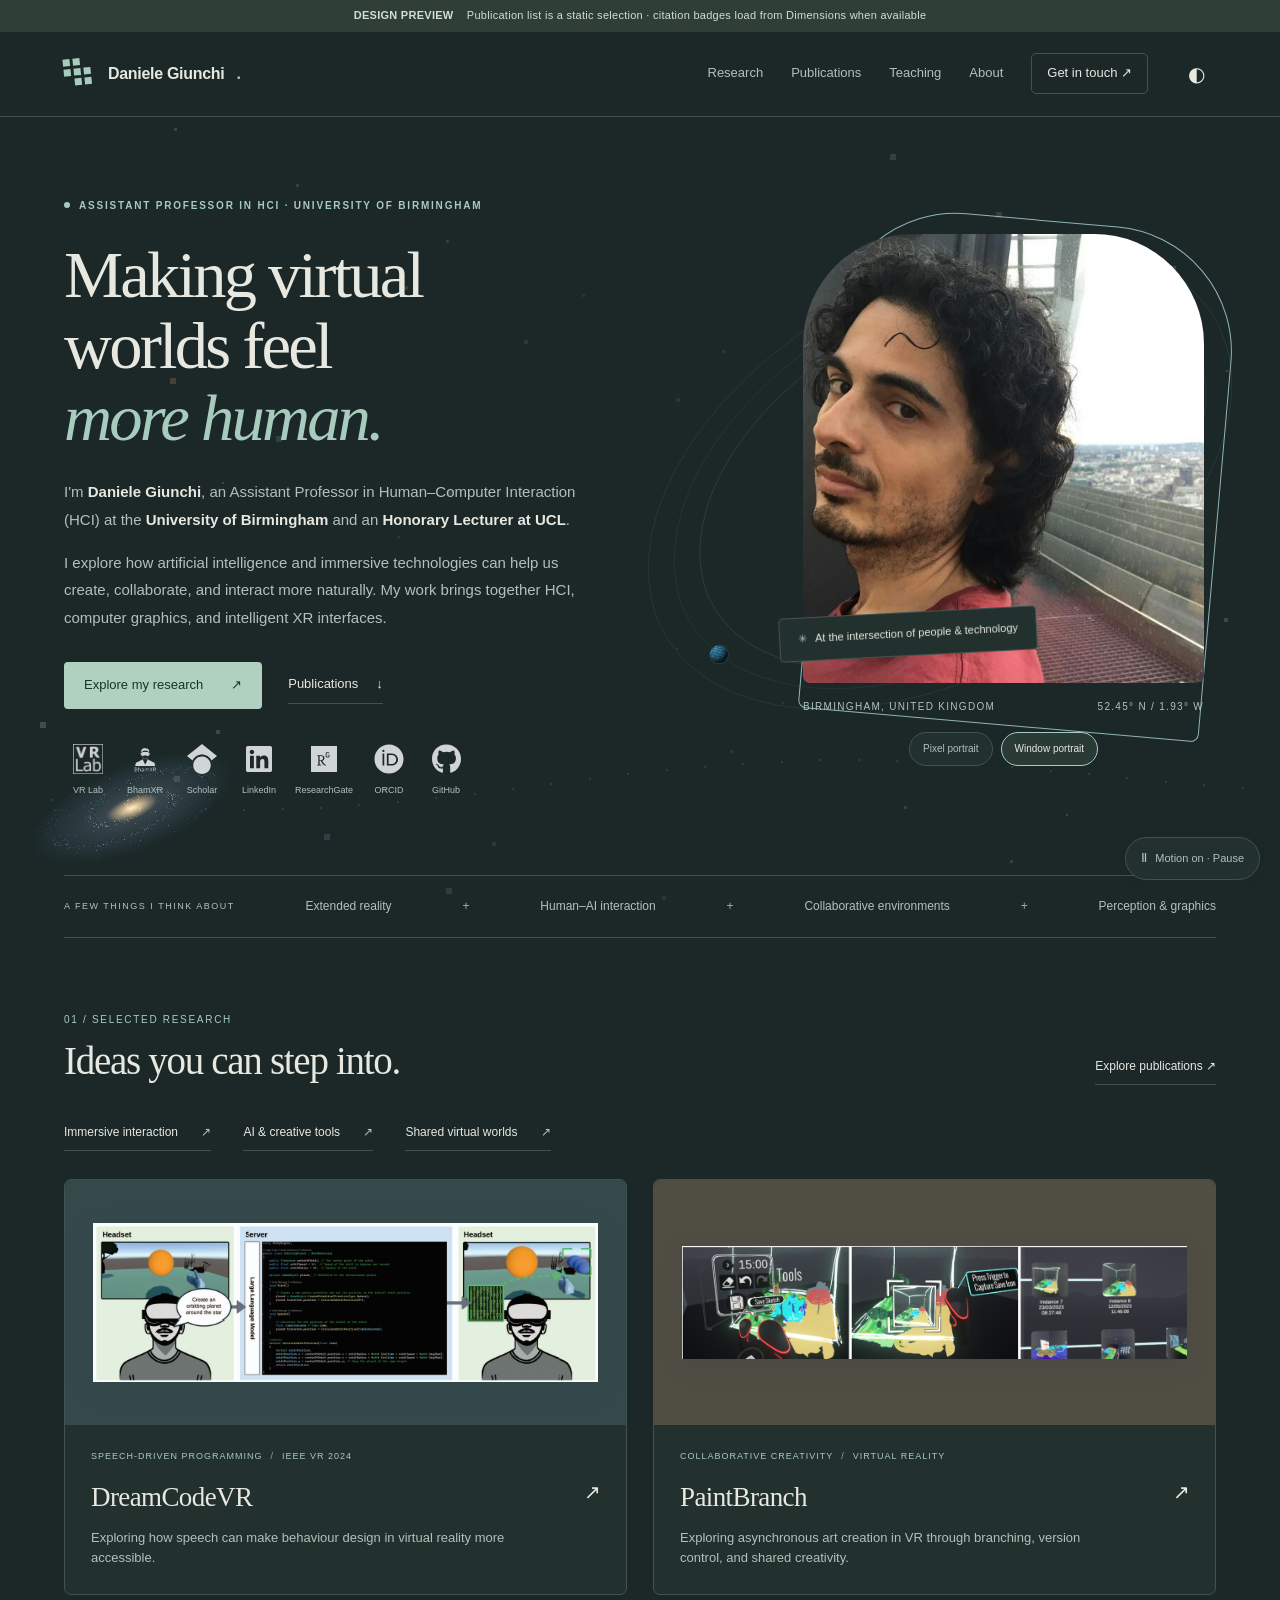
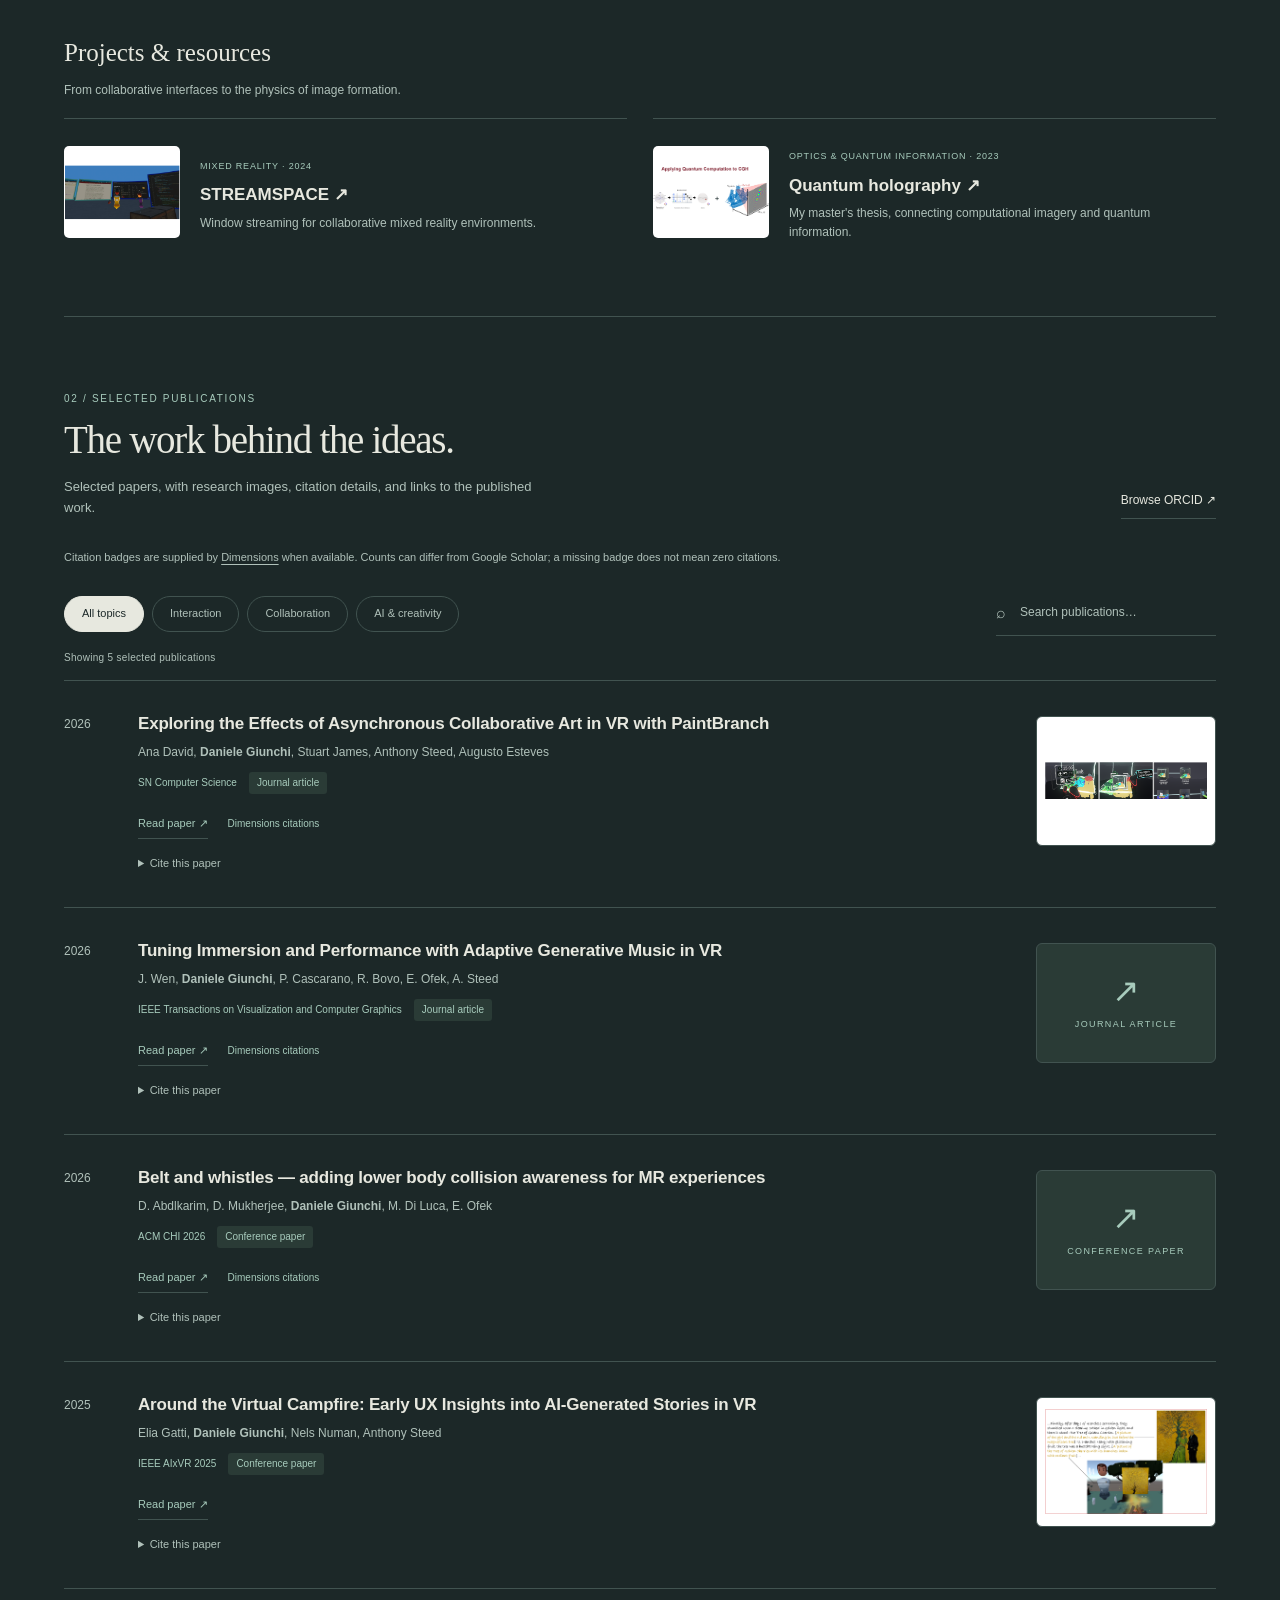
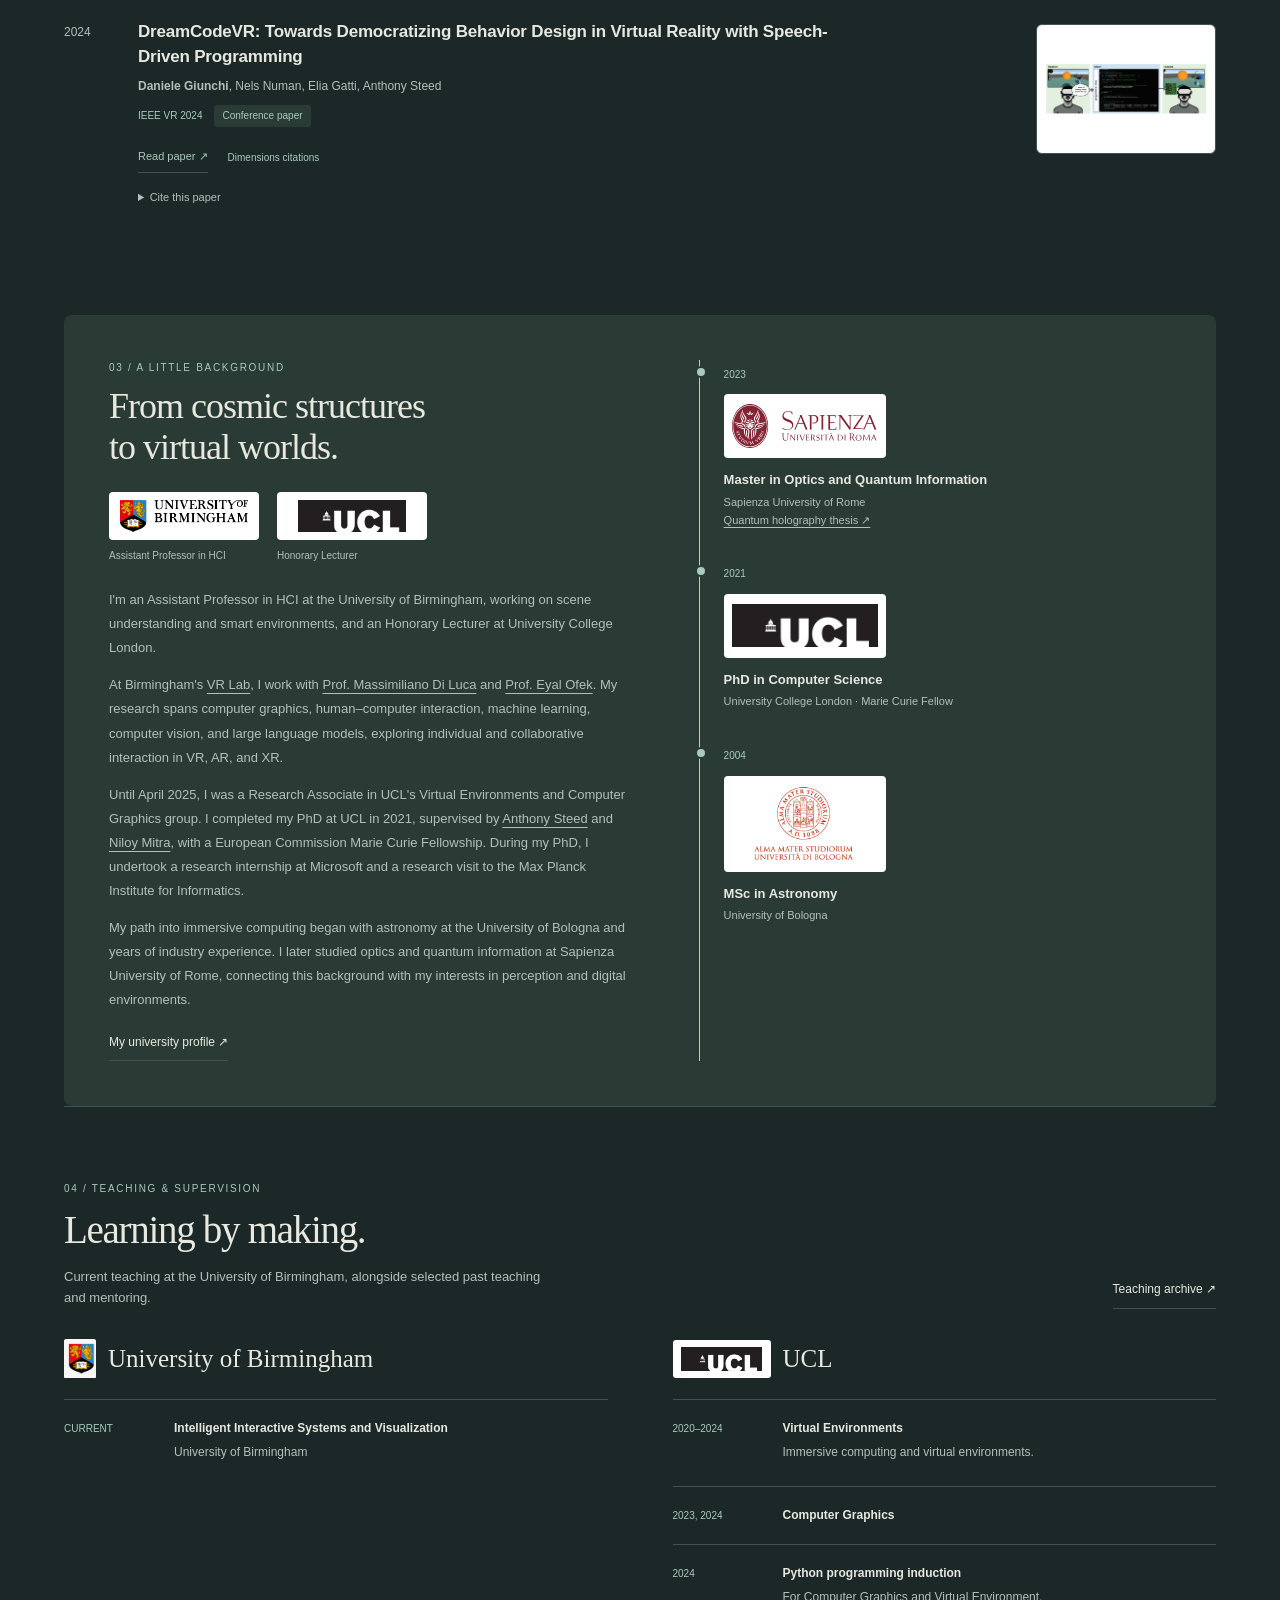
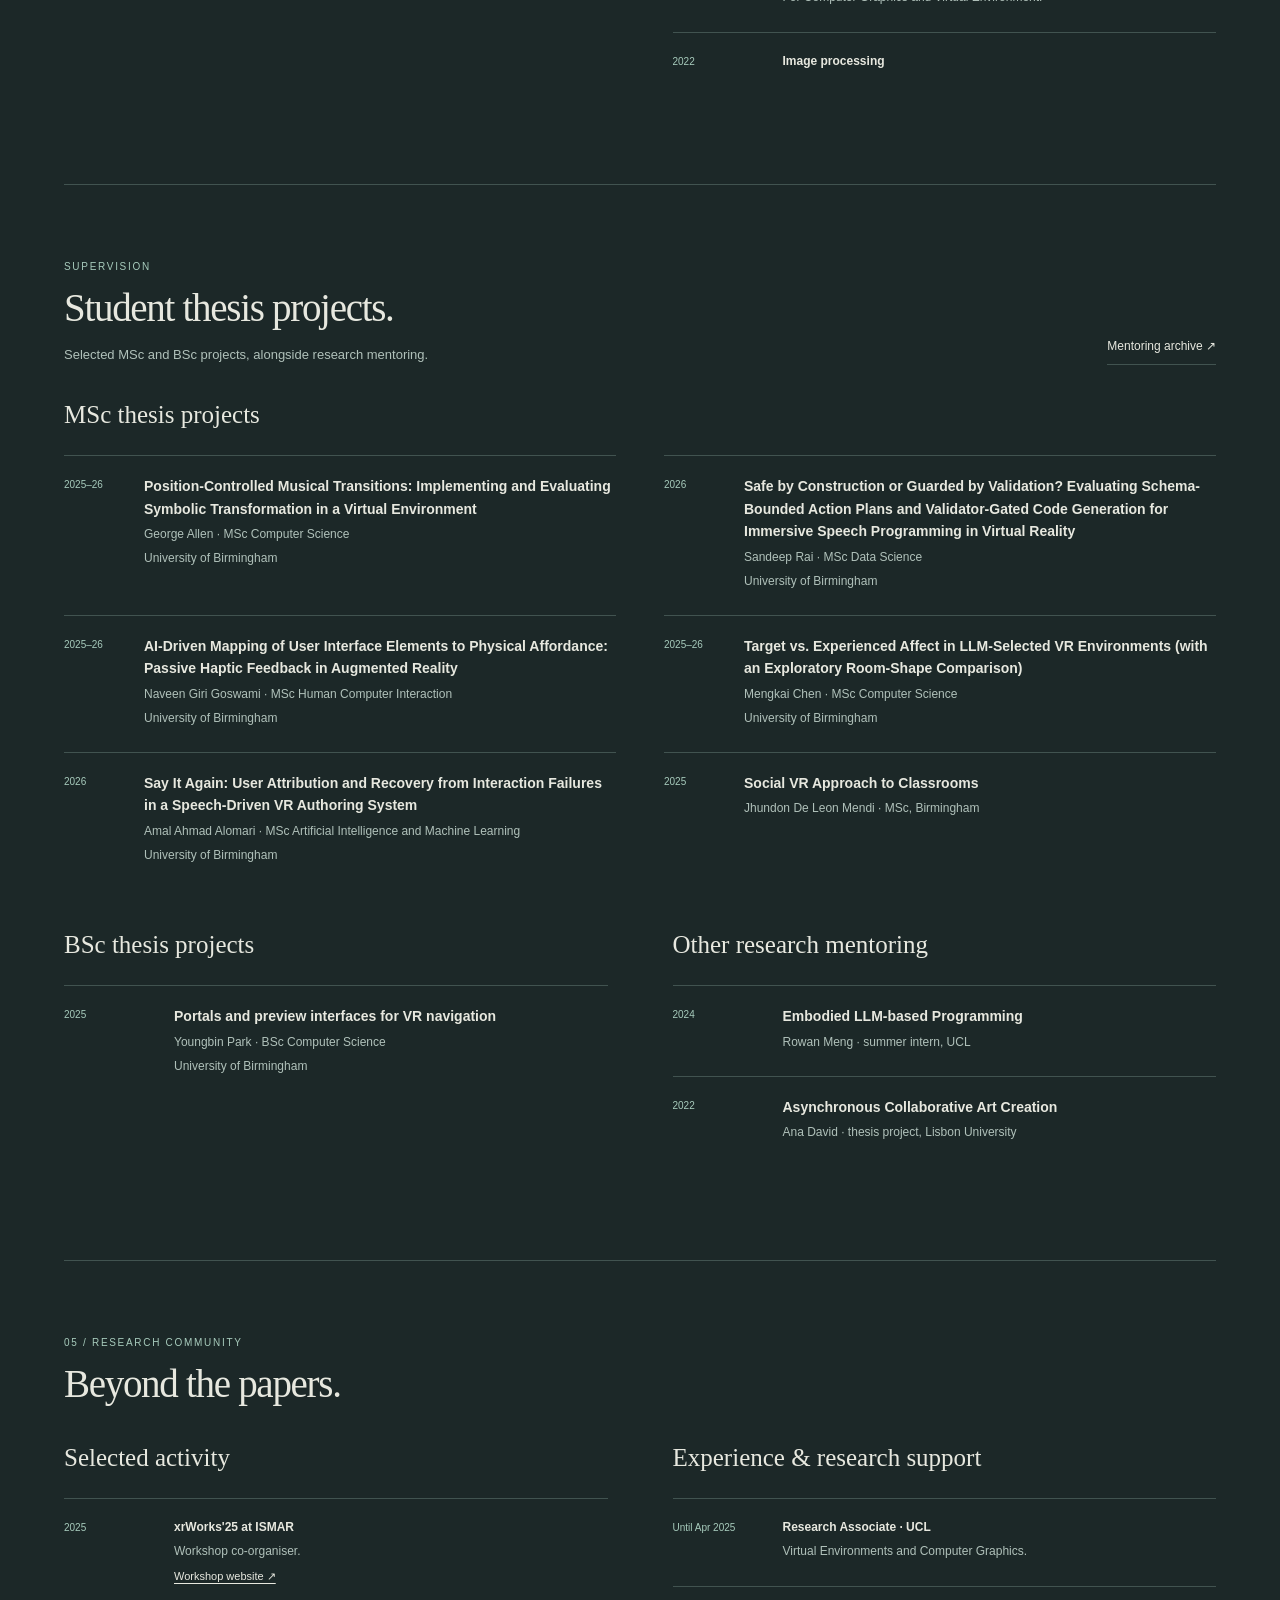
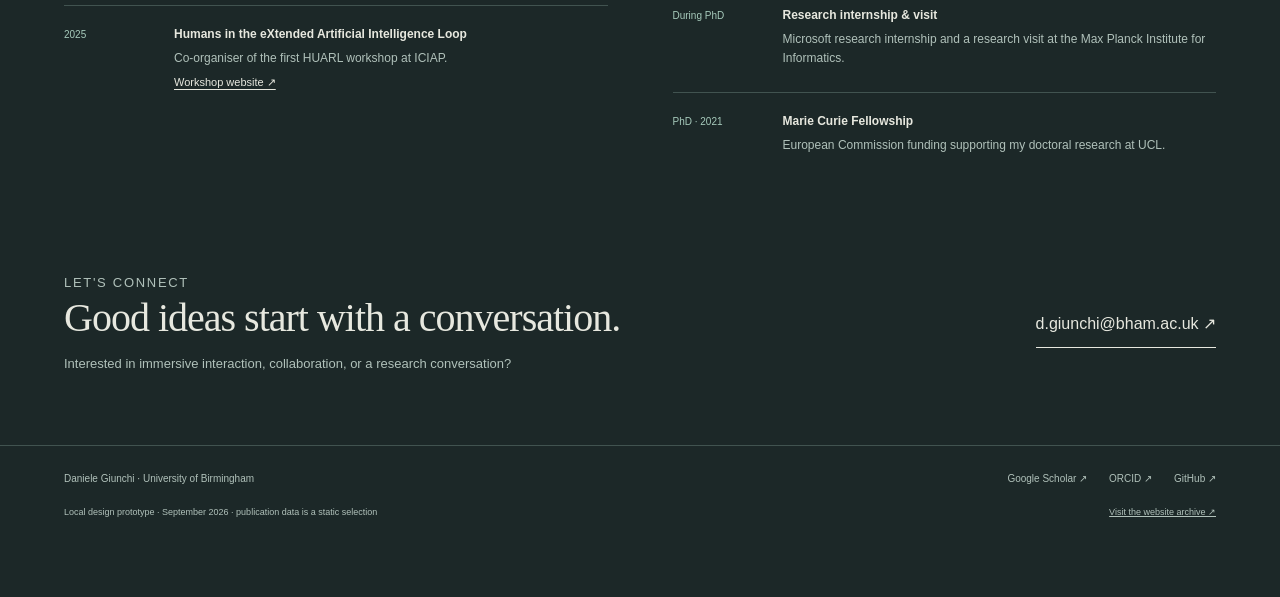
==== commit 228f82e6: "Correct portal supervision and add verified MSc thesis projects" ====
--- a/site-rebuild-brief/preview/index.html
+++ b/site-rebuild-brief/preview/index.html
@@ -49,7 +49,7 @@
 </section>
 <section aria-labelledby="about-title" class="about-section" id="about"><div><p class="kicker">03 / A little background</p><h2 id="about-title">From cosmic structures<br/>to virtual worlds.</h2><div aria-label="Current academic affiliations" class="affiliation-logos"><a href="https://www.birmingham.ac.uk/staff/profiles/computer-science/academic-staff/giunchi-daniele"><img alt="University of Birmingham" height="42" src="icons/birmingham.jpg" width="140"/><span>Assistant Professor in HCI</span></a><a href="https://www.ucl.ac.uk/"><span class="ucl-logo-surface"><img alt="University College London" class="ucl-supplied-mark" height="42" src="icons/ucl-supplied.png" width="140"/></span><span>Honorary Lecturer</span></a></div><p class="about-copy">I'm an Assistant Professor in HCI at the University of Birmingham, working on scene understanding and smart environments, and an Honorary Lecturer at University College London.</p><p class="about-copy">At Birmingham's <a href="https://virtualrealitylab.netlify.app/">VR Lab</a>, I work with <a href="https://massimilianodiluca.info/">Prof. Massimiliano Di Luca</a> and <a href="https://eyalofek.org/">Prof. Eyal Ofek</a>. My research spans computer graphics, human–computer interaction, machine learning, computer vision, and large language models, exploring individual and collaborative interaction in VR, AR, and XR.</p><p class="about-copy">Until April 2025, I was a Research Associate in UCL's Virtual Environments and Computer Graphics group. I completed my PhD at UCL in 2021, supervised by <a href="https://wp.cs.ucl.ac.uk/anthonysteed/">Anthony Steed</a> and <a href="https://www0.cs.ucl.ac.uk/staff/N.Mitra/">Niloy Mitra</a>, with a European Commission Marie Curie Fellowship. During my PhD, I undertook a research internship at Microsoft and a research visit to the Max Planck Institute for Informatics.</p><p class="about-copy">My path into immersive computing began with astronomy at the University of Bologna and years of industry experience. I later studied optics and quantum information at Sapienza University of Rome, connecting this background with my interests in perception and digital environments.</p><a class="text-link" href="https://www.birmingham.ac.uk/staff/profiles/computer-science/academic-staff/giunchi-daniele" style="font-size:12px">My university profile ↗</a></div>
 <div class="timeline"><div class="education" id="quantum"><time>2023</time><a class="education-logo" href="https://www.uniroma1.it/en"><img alt="Sapienza University of Rome" height="54" loading="lazy" src="icons/sapienza.svg" width="150"/></a><h3>Master in Optics and Quantum Information</h3><p>Sapienza University of Rome</p><p><a href="../../store/TowardsQuantumComputerGeneratedHolography.pdf" style="text-decoration:underline;text-underline-offset:3px">Quantum holography thesis ↗</a></p></div><div class="education"><time>2021</time><a class="education-logo" href="https://www.ucl.ac.uk/"><img alt="University College London" class="ucl-supplied-mark" height="54" loading="lazy" src="icons/ucl-supplied.png" width="150"/></a><h3>PhD in Computer Science</h3><p>University College London · Marie Curie Fellow</p></div><div class="education"><time>2004</time><a class="education-logo" href="https://www.unibo.it/en"><img alt="University of Bologna" height="54" loading="lazy" src="icons/university-bologna.png" width="150"/></a><h3>MSc in Astronomy</h3><p>University of Bologna</p></div></div></section>
-<section aria-labelledby="teaching-title" class="section teaching-section" id="teaching"><div class="section-heading"><div><p class="kicker">04 / Teaching &amp; supervision</p><h2 id="teaching-title">Learning by making.</h2><p class="pub-intro">Current teaching at the University of Birmingham, alongside selected past teaching and mentoring.</p></div><a href="../../legacy.html#teaching">Teaching archive ↗</a></div><div class="academic-grid"><div><h3 class="institution-heading"><img alt="" class="teaching-crest" height="40" src="icons/birmingham-crest.png" width="32"/><span>University of Birmingham</span></h3><ul class="record-list"><li><span class="kicker" style="letter-spacing:0;font-size:10px;padding-top:2px">Current</span><div><strong>Intelligent Interactive Systems and Visualization</strong><p>University of Birmingham</p></div></li></ul><h3 class="institution-heading"><span class="teaching-ucl-mark"><img alt="" class="ucl-supplied-mark" height="24" src="icons/ucl-supplied.png" width="82"/></span><span>UCL</span></h3><ul class="record-list"><li><time>2020–2024</time><div><strong>Virtual Environments</strong><p>Immersive computing and virtual environments.</p></div></li><li><time>2023, 2024</time><div><strong>Computer Graphics</strong></div></li><li><time>2024</time><div><strong>Python programming induction</strong><p>For Computer Graphics and Virtual Environment.</p></div></li><li><time>2022</time><div><strong>Image processing</strong></div></li></ul></div><div id="mentoring"><h3>Selected past student projects</h3><ul class="record-list"><li><time>2025</time><div><strong>Social VR Approach to Classrooms</strong><p>Jhundon De Leon Mendi · MSc, Birmingham</p></div></li><li><time>2025</time><div><strong>Continuous World Generation in XR</strong><p>Youngbin Park · BSc, Birmingham</p></div></li><li><time>2024</time><div><strong>Embodied LLM-based Programming</strong><p>Rowan Meng · summer intern, UCL</p></div></li><li><time>2022</time><div><strong>Asynchronous Collaborative Art Creation</strong><p>Ana David · thesis project, Lisbon University</p></div></li></ul><a class="text-link" href="../../legacy.html#mentoring">Mentoring archive ↗</a></div></div></section>
+<section aria-labelledby="teaching-title" class="section teaching-section" id="teaching"><div class="section-heading"><div><p class="kicker">04 / Teaching &amp; supervision</p><h2 id="teaching-title">Learning by making.</h2><p class="pub-intro">Current teaching at the University of Birmingham, alongside selected past teaching and mentoring.</p></div><a href="../../legacy.html#teaching">Teaching archive ↗</a></div><div class="academic-grid"><div><h3 class="institution-heading"><img alt="" class="teaching-crest" height="40" src="icons/birmingham-crest.png" width="32"/><span>University of Birmingham</span></h3><ul class="record-list"><li><span class="kicker" style="letter-spacing:0;font-size:10px;padding-top:2px">Current</span><div><strong>Intelligent Interactive Systems and Visualization</strong><p>University of Birmingham</p></div></li></ul></div><div><h3 class="institution-heading"><span class="teaching-ucl-mark"><img alt="" class="ucl-supplied-mark" height="24" src="icons/ucl-supplied.png" width="82"/></span><span>UCL</span></h3><ul class="record-list"><li><time>2020–2024</time><div><strong>Virtual Environments</strong><p>Immersive computing and virtual environments.</p></div></li><li><time>2023, 2024</time><div><strong>Computer Graphics</strong></div></li><li><time>2024</time><div><strong>Python programming induction</strong><p>For Computer Graphics and Virtual Environment.</p></div></li><li><time>2022</time><div><strong>Image processing</strong></div></li></ul></div></div></section><section aria-labelledby="mentoring-title" class="section supervision-section" id="mentoring"><div class="section-heading"><div><p class="kicker">Supervision</p><h2 id="mentoring-title">Student thesis projects.</h2><p class="pub-intro">Selected MSc and BSc projects, alongside research mentoring.</p></div><a href="../../legacy.html#mentoring">Mentoring archive ↗</a></div><h3 class="thesis-group-title">MSc thesis projects</h3><ul class="record-list thesis-grid"><li><time>2025–26</time><div><strong>Position-Controlled Musical Transitions: Implementing and Evaluating Symbolic Transformation in a Virtual Environment</strong><p>George Allen · MSc Computer Science</p><p>University of Birmingham</p></div></li><li><time>2026</time><div><strong>Safe by Construction or Guarded by Validation? Evaluating Schema-Bounded Action Plans and Validator-Gated Code Generation for Immersive Speech Programming in Virtual Reality</strong><p>Sandeep Rai · MSc Data Science</p><p>University of Birmingham</p></div></li><li><time>2025–26</time><div><strong>AI-Driven Mapping of User Interface Elements to Physical Affordance: Passive Haptic Feedback in Augmented Reality</strong><p>Naveen Giri Goswami · MSc Human Computer Interaction</p><p>University of Birmingham</p></div></li><li><time>2025–26</time><div><strong>Target vs. Experienced Affect in LLM-Selected VR Environments (with an Exploratory Room-Shape Comparison)</strong><p>Mengkai Chen · MSc Computer Science</p><p>University of Birmingham</p></div></li><li><time>2026</time><div><strong>Say It Again: User Attribution and Recovery from Interaction Failures in a Speech-Driven VR Authoring System</strong><p>Amal Ahmad Alomari · MSc Artificial Intelligence and Machine Learning</p><p>University of Birmingham</p></div></li><li><time>2025</time><div><strong>Social VR Approach to Classrooms</strong><p>Jhundon De Leon Mendi · MSc, Birmingham</p></div></li></ul><div class="academic-grid"><div><h3>BSc thesis projects</h3><ul class="record-list"><li><time>2025</time><div><strong>Portals and preview interfaces for VR navigation</strong><p>Youngbin Park · BSc Computer Science</p><p>University of Birmingham</p></div></li></ul></div><div><h3>Other research mentoring</h3><ul class="record-list"><li><time>2024</time><div><strong>Embodied LLM-based Programming</strong><p>Rowan Meng · summer intern, UCL</p></div></li><li><time>2022</time><div><strong>Asynchronous Collaborative Art Creation</strong><p>Ana David · thesis project, Lisbon University</p></div></li></ul></div></div></section>
 <section aria-labelledby="activity-title" class="section activity-section" id="activity"><div class="section-heading"><div><p class="kicker">05 / Research community</p><h2 id="activity-title">Beyond the papers.</h2></div></div><div class="academic-grid"><div><h3>Selected activity</h3><ul class="record-list"><li><time>2025</time><div><strong>xrWorks'25 at ISMAR</strong><p>Workshop co-organiser.</p><a href="https://sites.google.com/view/xrworks25/home">Workshop website ↗</a></div></li><li><time>2025</time><div><strong>Humans in the eXtended Artificial Intelligence Loop</strong><p>Co-organiser of the first HUARL workshop at ICIAP.</p><a href="https://sites.google.com/view/huarl-iciap-2025/">Workshop website ↗</a></div></li></ul></div><div><h3>Experience &amp; research support</h3><ul class="record-list"><li><time>Until Apr 2025</time><div><strong>Research Associate · UCL</strong><p>Virtual Environments and Computer Graphics.</p></div></li><li><time>During PhD</time><div><strong>Research internship &amp; visit</strong><p>Microsoft research internship and a research visit at the Max Planck Institute for Informatics.</p></div></li><li><time>PhD · 2021</time><div><strong>Marie Curie Fellowship</strong><p>European Commission funding supporting my doctoral research at UCL.</p></div></li></ul></div></div></section>
 <section class="contact-section" id="contact"><div><p class="kicker">Let's connect</p><h2>Good ideas start with a conversation.</h2><p>Interested in immersive interaction, collaboration, or a research conversation?</p></div><a class="email" href="mailto:d.giunchi@bham.ac.uk">d.giunchi@bham.ac.uk ↗</a></section>
 </main>
--- a/site-rebuild-brief/preview/publications.css
+++ b/site-rebuild-brief/preview/publications.css
@@ -6,3 +6,11 @@
 @media(max-width:900px){.nav{gap:14px}.publication{grid-template-columns:40px minmax(0,1fr) 140px;gap:15px}.paper-thumbnail{width:140px;min-height:106px}.paper-thumbnail img{height:96px}.academic-grid{gap:30px}.resource-card{gap:14px}.resource-card img{width:85px}}
 @media(max-width:650px){.publication{grid-template-columns:1fr 100px;gap:10px 16px}.publication>.year{grid-column:1/-1;padding:0;font-size:11px}.publication-body{grid-column:1;grid-row:2}.publication h3{font-size:14px}.publication p{font-size:11px}.paper-thumbnail{grid-column:2;grid-row:2;width:100px;min-height:82px;padding:5px}.paper-thumbnail img{height:72px}.paper-type small{font-size:7px;letter-spacing:.6px}.paper-type span{font-size:25px}.paper-actions{gap:10px}.paper-metrics{flex-wrap:wrap}.resource-grid,.academic-grid{grid-template-columns:1fr;gap:25px}.resource-card img{width:100px}.record-list li{grid-template-columns:80px 1fr;gap:16px}.topic-links{gap:5px;margin-bottom:24px}.topic-links a{margin-right:10px}.topic-links span{margin-left:10px}}
 @media(max-width:370px){.publication{grid-template-columns:1fr}.publication-body{grid-column:1;grid-row:3}.paper-thumbnail{grid-column:1;grid-row:2;width:130px}}
+
+/* Thesis groups stay distinct from publications and taught modules. */
+.supervision-section{border-top:1px solid var(--line)}
+.thesis-group-title{font-family:var(--serif);font-size:25px;font-weight:400;margin:0 0 8px}
+.thesis-grid{display:grid;grid-template-columns:minmax(0,1fr) minmax(0,1fr);column-gap:48px;margin-bottom:36px}
+.thesis-grid li{grid-template-columns:64px minmax(0,1fr);gap:16px}
+.supervision-section .record-list strong{font-size:14px;line-height:1.6}
+@media(max-width:650px){.thesis-grid{grid-template-columns:minmax(0,1fr)}.thesis-grid li{grid-template-columns:64px minmax(0,1fr);gap:12px}}
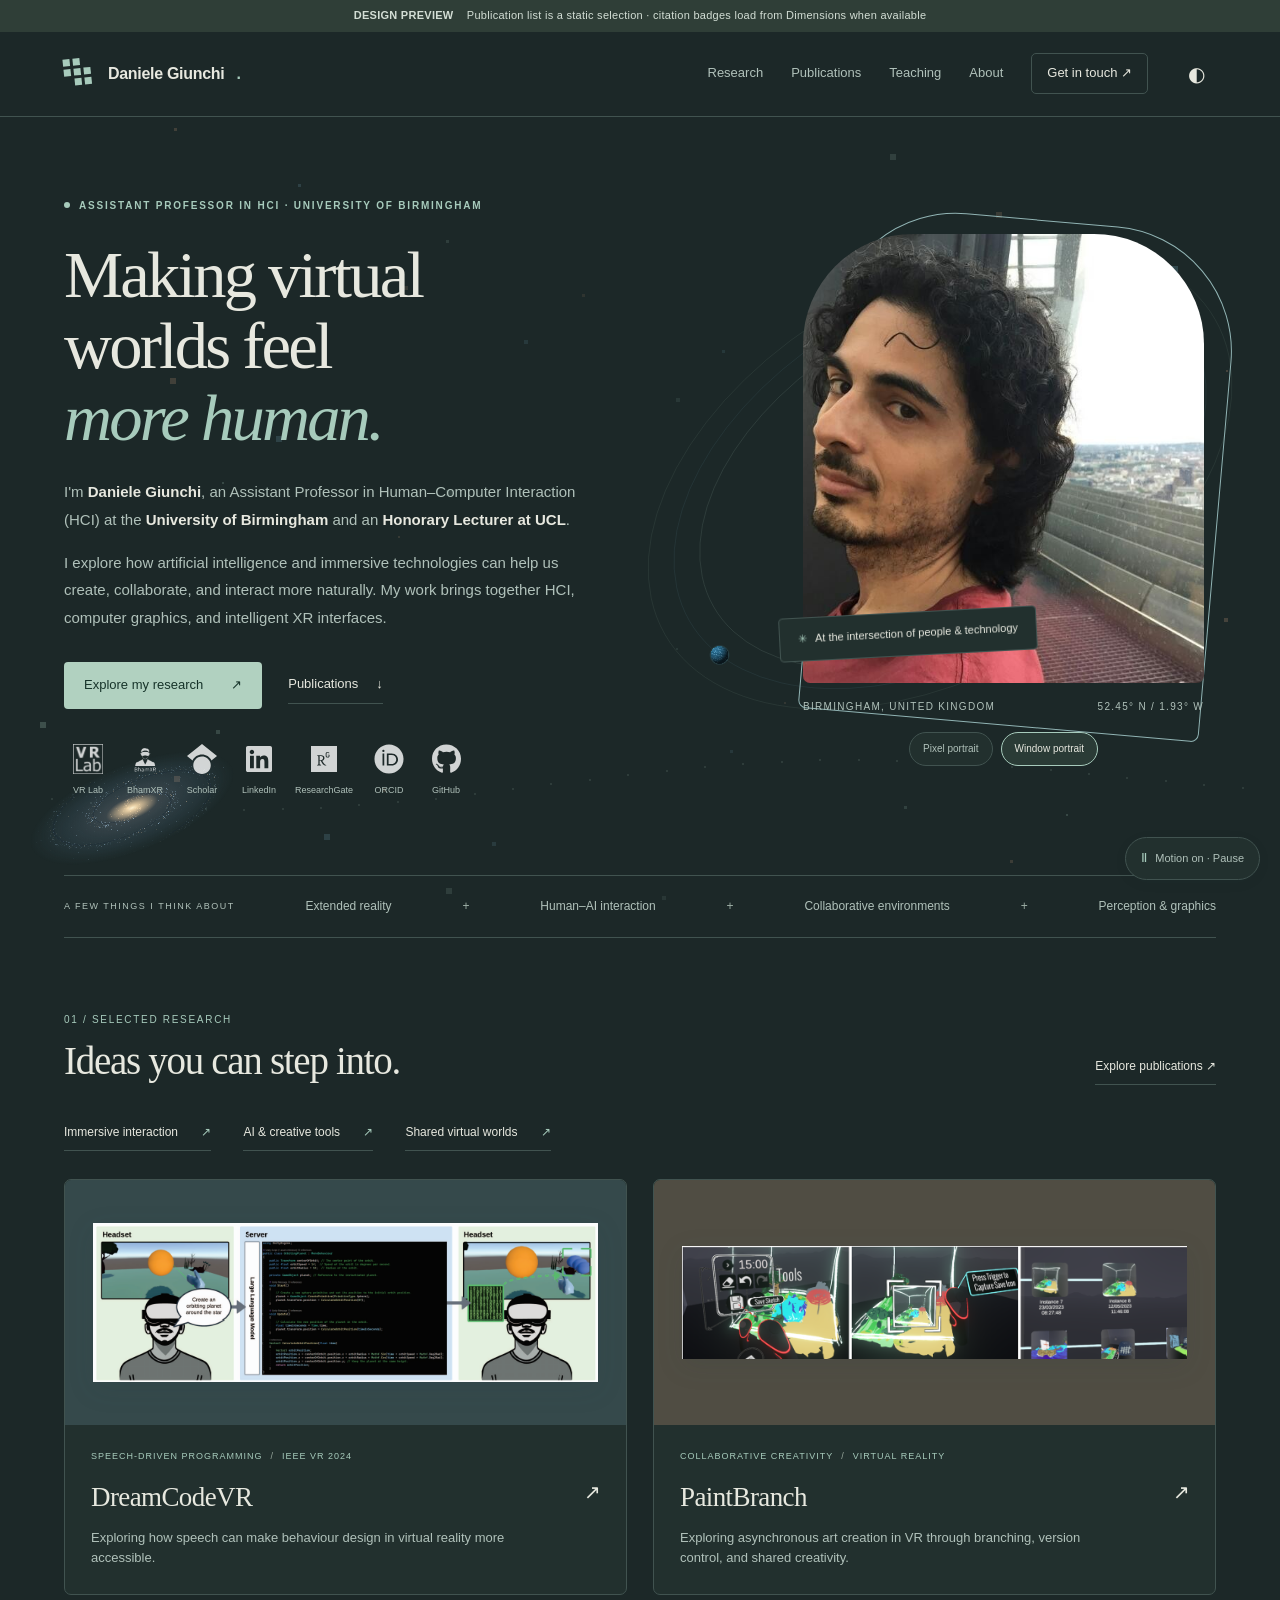
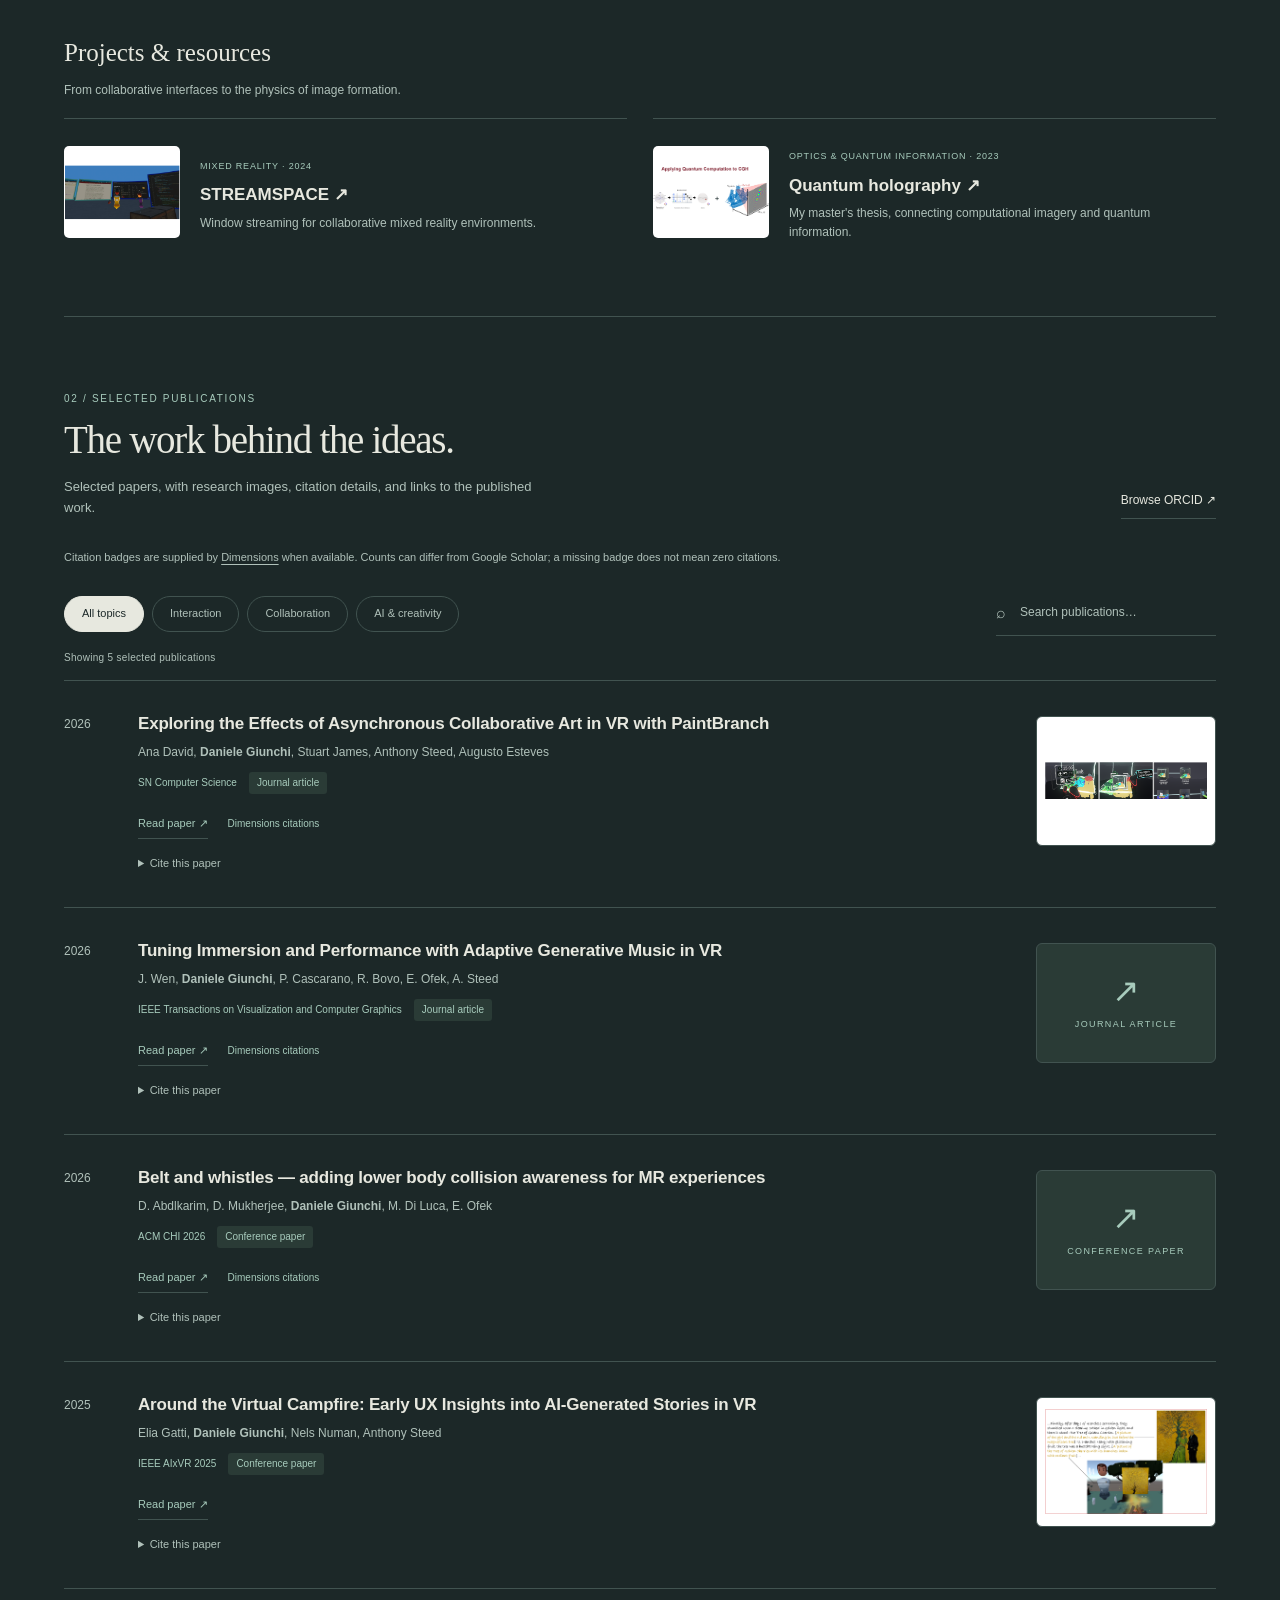
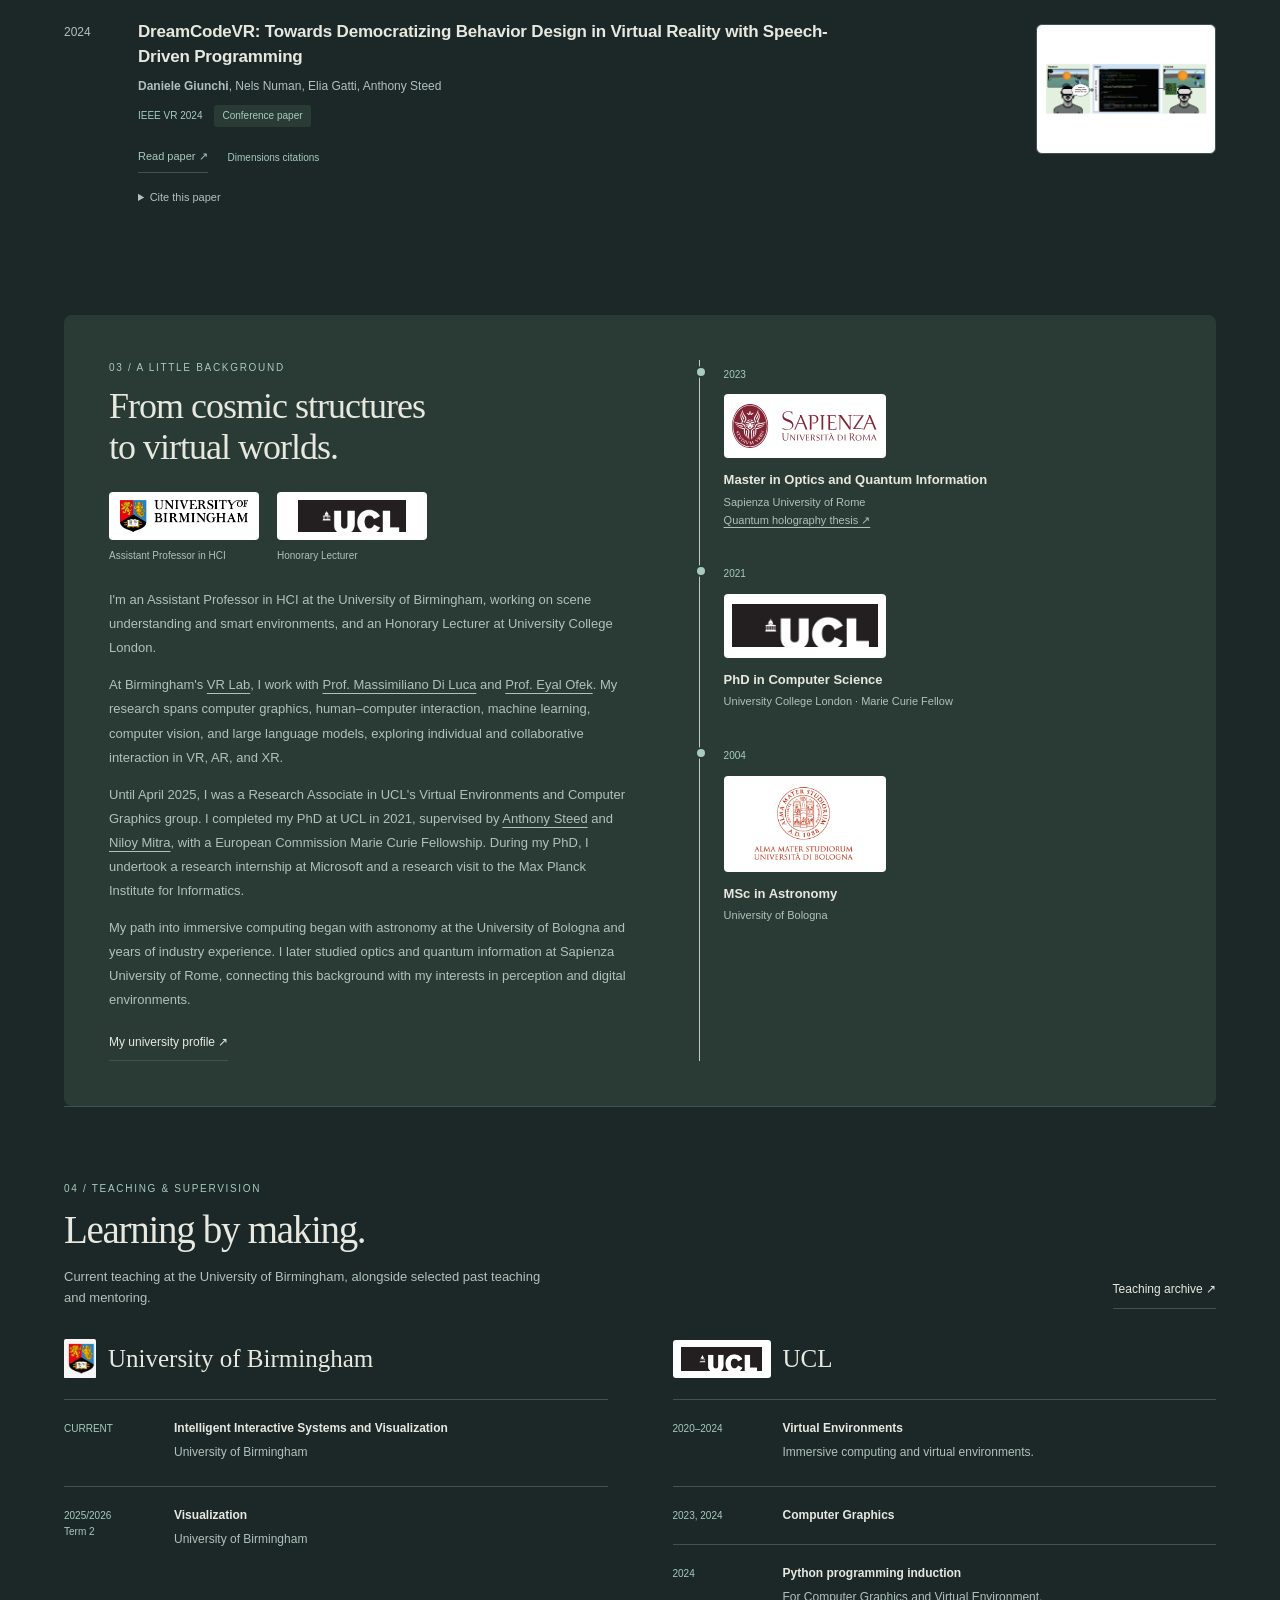
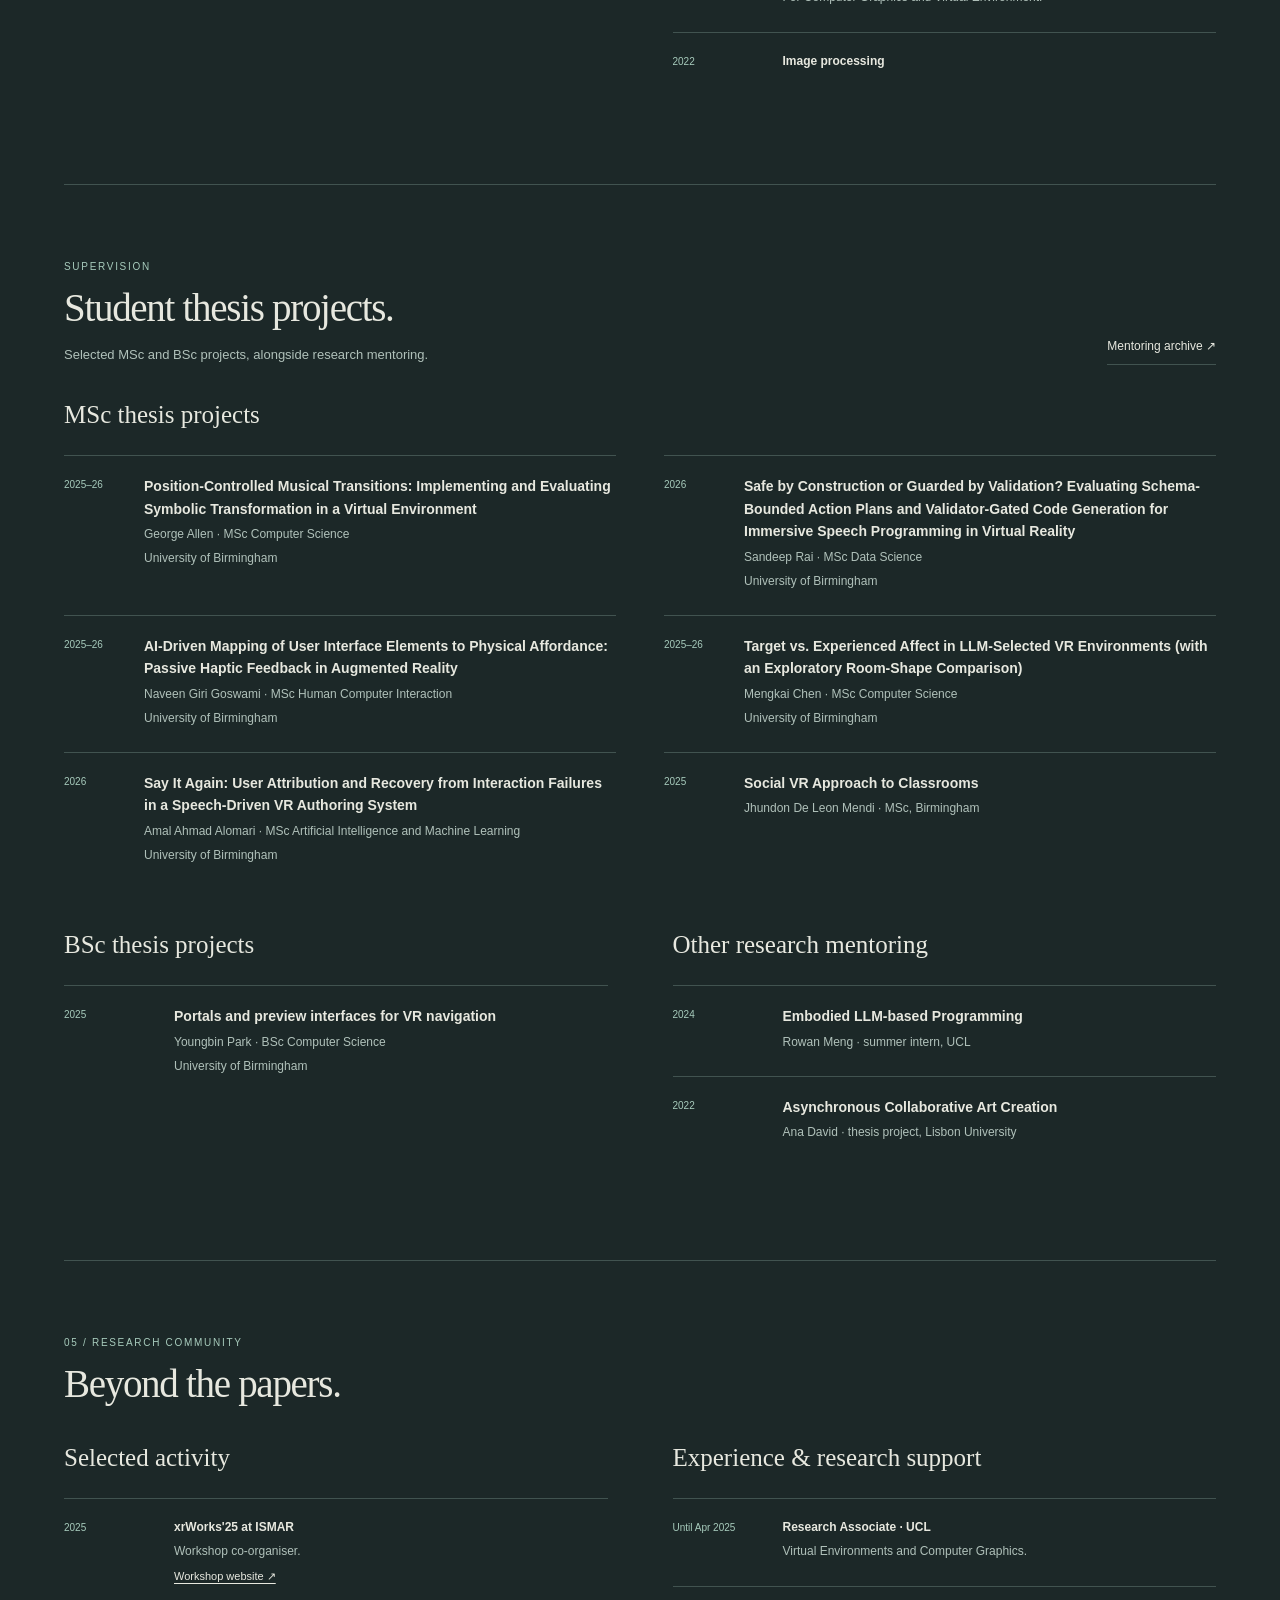
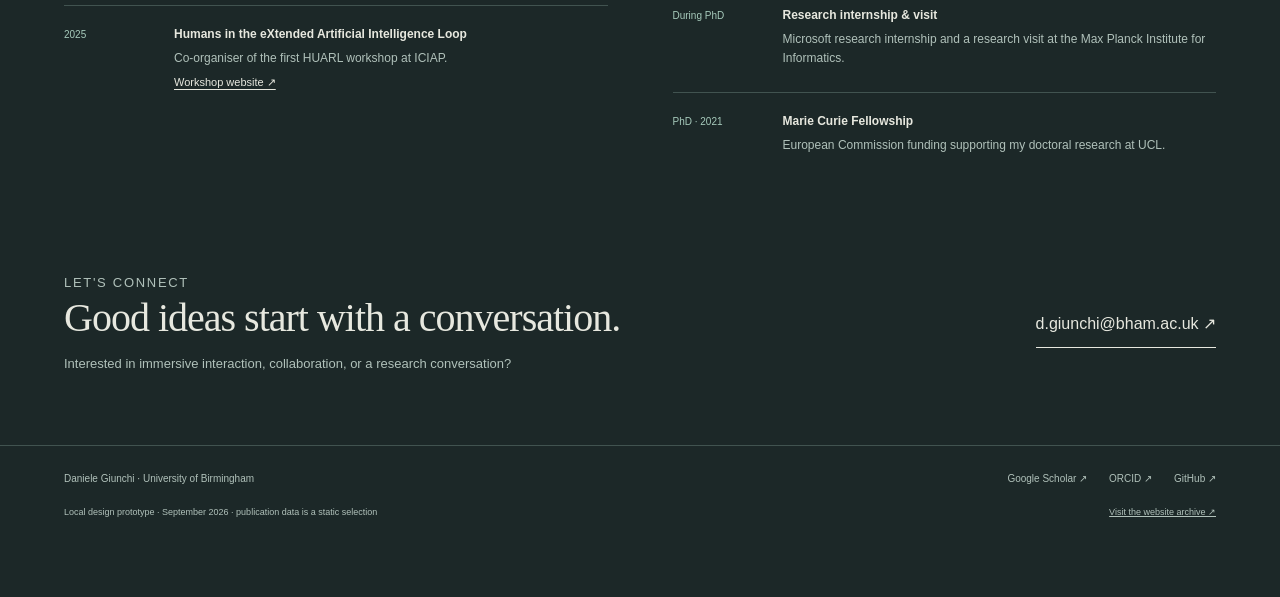
==== commit be33df87: "Add Birmingham Visualization teaching for term two 2025-26" ====
--- a/site-rebuild-brief/preview/index.html
+++ b/site-rebuild-brief/preview/index.html
@@ -49,7 +49,7 @@
 </section>
 <section aria-labelledby="about-title" class="about-section" id="about"><div><p class="kicker">03 / A little background</p><h2 id="about-title">From cosmic structures<br/>to virtual worlds.</h2><div aria-label="Current academic affiliations" class="affiliation-logos"><a href="https://www.birmingham.ac.uk/staff/profiles/computer-science/academic-staff/giunchi-daniele"><img alt="University of Birmingham" height="42" src="icons/birmingham.jpg" width="140"/><span>Assistant Professor in HCI</span></a><a href="https://www.ucl.ac.uk/"><span class="ucl-logo-surface"><img alt="University College London" class="ucl-supplied-mark" height="42" src="icons/ucl-supplied.png" width="140"/></span><span>Honorary Lecturer</span></a></div><p class="about-copy">I'm an Assistant Professor in HCI at the University of Birmingham, working on scene understanding and smart environments, and an Honorary Lecturer at University College London.</p><p class="about-copy">At Birmingham's <a href="https://virtualrealitylab.netlify.app/">VR Lab</a>, I work with <a href="https://massimilianodiluca.info/">Prof. Massimiliano Di Luca</a> and <a href="https://eyalofek.org/">Prof. Eyal Ofek</a>. My research spans computer graphics, human–computer interaction, machine learning, computer vision, and large language models, exploring individual and collaborative interaction in VR, AR, and XR.</p><p class="about-copy">Until April 2025, I was a Research Associate in UCL's Virtual Environments and Computer Graphics group. I completed my PhD at UCL in 2021, supervised by <a href="https://wp.cs.ucl.ac.uk/anthonysteed/">Anthony Steed</a> and <a href="https://www0.cs.ucl.ac.uk/staff/N.Mitra/">Niloy Mitra</a>, with a European Commission Marie Curie Fellowship. During my PhD, I undertook a research internship at Microsoft and a research visit to the Max Planck Institute for Informatics.</p><p class="about-copy">My path into immersive computing began with astronomy at the University of Bologna and years of industry experience. I later studied optics and quantum information at Sapienza University of Rome, connecting this background with my interests in perception and digital environments.</p><a class="text-link" href="https://www.birmingham.ac.uk/staff/profiles/computer-science/academic-staff/giunchi-daniele" style="font-size:12px">My university profile ↗</a></div>
 <div class="timeline"><div class="education" id="quantum"><time>2023</time><a class="education-logo" href="https://www.uniroma1.it/en"><img alt="Sapienza University of Rome" height="54" loading="lazy" src="icons/sapienza.svg" width="150"/></a><h3>Master in Optics and Quantum Information</h3><p>Sapienza University of Rome</p><p><a href="../../store/TowardsQuantumComputerGeneratedHolography.pdf" style="text-decoration:underline;text-underline-offset:3px">Quantum holography thesis ↗</a></p></div><div class="education"><time>2021</time><a class="education-logo" href="https://www.ucl.ac.uk/"><img alt="University College London" class="ucl-supplied-mark" height="54" loading="lazy" src="icons/ucl-supplied.png" width="150"/></a><h3>PhD in Computer Science</h3><p>University College London · Marie Curie Fellow</p></div><div class="education"><time>2004</time><a class="education-logo" href="https://www.unibo.it/en"><img alt="University of Bologna" height="54" loading="lazy" src="icons/university-bologna.png" width="150"/></a><h3>MSc in Astronomy</h3><p>University of Bologna</p></div></div></section>
-<section aria-labelledby="teaching-title" class="section teaching-section" id="teaching"><div class="section-heading"><div><p class="kicker">04 / Teaching &amp; supervision</p><h2 id="teaching-title">Learning by making.</h2><p class="pub-intro">Current teaching at the University of Birmingham, alongside selected past teaching and mentoring.</p></div><a href="../../legacy.html#teaching">Teaching archive ↗</a></div><div class="academic-grid"><div><h3 class="institution-heading"><img alt="" class="teaching-crest" height="40" src="icons/birmingham-crest.png" width="32"/><span>University of Birmingham</span></h3><ul class="record-list"><li><span class="kicker" style="letter-spacing:0;font-size:10px;padding-top:2px">Current</span><div><strong>Intelligent Interactive Systems and Visualization</strong><p>University of Birmingham</p></div></li></ul></div><div><h3 class="institution-heading"><span class="teaching-ucl-mark"><img alt="" class="ucl-supplied-mark" height="24" src="icons/ucl-supplied.png" width="82"/></span><span>UCL</span></h3><ul class="record-list"><li><time>2020–2024</time><div><strong>Virtual Environments</strong><p>Immersive computing and virtual environments.</p></div></li><li><time>2023, 2024</time><div><strong>Computer Graphics</strong></div></li><li><time>2024</time><div><strong>Python programming induction</strong><p>For Computer Graphics and Virtual Environment.</p></div></li><li><time>2022</time><div><strong>Image processing</strong></div></li></ul></div></div></section><section aria-labelledby="mentoring-title" class="section supervision-section" id="mentoring"><div class="section-heading"><div><p class="kicker">Supervision</p><h2 id="mentoring-title">Student thesis projects.</h2><p class="pub-intro">Selected MSc and BSc projects, alongside research mentoring.</p></div><a href="../../legacy.html#mentoring">Mentoring archive ↗</a></div><h3 class="thesis-group-title">MSc thesis projects</h3><ul class="record-list thesis-grid"><li><time>2025–26</time><div><strong>Position-Controlled Musical Transitions: Implementing and Evaluating Symbolic Transformation in a Virtual Environment</strong><p>George Allen · MSc Computer Science</p><p>University of Birmingham</p></div></li><li><time>2026</time><div><strong>Safe by Construction or Guarded by Validation? Evaluating Schema-Bounded Action Plans and Validator-Gated Code Generation for Immersive Speech Programming in Virtual Reality</strong><p>Sandeep Rai · MSc Data Science</p><p>University of Birmingham</p></div></li><li><time>2025–26</time><div><strong>AI-Driven Mapping of User Interface Elements to Physical Affordance: Passive Haptic Feedback in Augmented Reality</strong><p>Naveen Giri Goswami · MSc Human Computer Interaction</p><p>University of Birmingham</p></div></li><li><time>2025–26</time><div><strong>Target vs. Experienced Affect in LLM-Selected VR Environments (with an Exploratory Room-Shape Comparison)</strong><p>Mengkai Chen · MSc Computer Science</p><p>University of Birmingham</p></div></li><li><time>2026</time><div><strong>Say It Again: User Attribution and Recovery from Interaction Failures in a Speech-Driven VR Authoring System</strong><p>Amal Ahmad Alomari · MSc Artificial Intelligence and Machine Learning</p><p>University of Birmingham</p></div></li><li><time>2025</time><div><strong>Social VR Approach to Classrooms</strong><p>Jhundon De Leon Mendi · MSc, Birmingham</p></div></li></ul><div class="academic-grid"><div><h3>BSc thesis projects</h3><ul class="record-list"><li><time>2025</time><div><strong>Portals and preview interfaces for VR navigation</strong><p>Youngbin Park · BSc Computer Science</p><p>University of Birmingham</p></div></li></ul></div><div><h3>Other research mentoring</h3><ul class="record-list"><li><time>2024</time><div><strong>Embodied LLM-based Programming</strong><p>Rowan Meng · summer intern, UCL</p></div></li><li><time>2022</time><div><strong>Asynchronous Collaborative Art Creation</strong><p>Ana David · thesis project, Lisbon University</p></div></li></ul></div></div></section>
+<section aria-labelledby="teaching-title" class="section teaching-section" id="teaching"><div class="section-heading"><div><p class="kicker">04 / Teaching &amp; supervision</p><h2 id="teaching-title">Learning by making.</h2><p class="pub-intro">Current teaching at the University of Birmingham, alongside selected past teaching and mentoring.</p></div><a href="../../legacy.html#teaching">Teaching archive ↗</a></div><div class="academic-grid"><div><h3 class="institution-heading"><img alt="" class="teaching-crest" height="40" src="icons/birmingham-crest.png" width="32"/><span>University of Birmingham</span></h3><ul class="record-list"><li><span class="kicker" style="letter-spacing:0;font-size:10px;padding-top:2px">Current</span><div><strong>Intelligent Interactive Systems and Visualization</strong><p>University of Birmingham</p></div></li><li><span class="teaching-term">2025/2026<br/>Term 2</span><div><strong>Visualization</strong><p>University of Birmingham</p></div></li></ul></div><div><h3 class="institution-heading"><span class="teaching-ucl-mark"><img alt="" class="ucl-supplied-mark" height="24" src="icons/ucl-supplied.png" width="82"/></span><span>UCL</span></h3><ul class="record-list"><li><time>2020–2024</time><div><strong>Virtual Environments</strong><p>Immersive computing and virtual environments.</p></div></li><li><time>2023, 2024</time><div><strong>Computer Graphics</strong></div></li><li><time>2024</time><div><strong>Python programming induction</strong><p>For Computer Graphics and Virtual Environment.</p></div></li><li><time>2022</time><div><strong>Image processing</strong></div></li></ul></div></div></section><section aria-labelledby="mentoring-title" class="section supervision-section" id="mentoring"><div class="section-heading"><div><p class="kicker">Supervision</p><h2 id="mentoring-title">Student thesis projects.</h2><p class="pub-intro">Selected MSc and BSc projects, alongside research mentoring.</p></div><a href="../../legacy.html#mentoring">Mentoring archive ↗</a></div><h3 class="thesis-group-title">MSc thesis projects</h3><ul class="record-list thesis-grid"><li><time>2025–26</time><div><strong>Position-Controlled Musical Transitions: Implementing and Evaluating Symbolic Transformation in a Virtual Environment</strong><p>George Allen · MSc Computer Science</p><p>University of Birmingham</p></div></li><li><time>2026</time><div><strong>Safe by Construction or Guarded by Validation? Evaluating Schema-Bounded Action Plans and Validator-Gated Code Generation for Immersive Speech Programming in Virtual Reality</strong><p>Sandeep Rai · MSc Data Science</p><p>University of Birmingham</p></div></li><li><time>2025–26</time><div><strong>AI-Driven Mapping of User Interface Elements to Physical Affordance: Passive Haptic Feedback in Augmented Reality</strong><p>Naveen Giri Goswami · MSc Human Computer Interaction</p><p>University of Birmingham</p></div></li><li><time>2025–26</time><div><strong>Target vs. Experienced Affect in LLM-Selected VR Environments (with an Exploratory Room-Shape Comparison)</strong><p>Mengkai Chen · MSc Computer Science</p><p>University of Birmingham</p></div></li><li><time>2026</time><div><strong>Say It Again: User Attribution and Recovery from Interaction Failures in a Speech-Driven VR Authoring System</strong><p>Amal Ahmad Alomari · MSc Artificial Intelligence and Machine Learning</p><p>University of Birmingham</p></div></li><li><time>2025</time><div><strong>Social VR Approach to Classrooms</strong><p>Jhundon De Leon Mendi · MSc, Birmingham</p></div></li></ul><div class="academic-grid"><div><h3>BSc thesis projects</h3><ul class="record-list"><li><time>2025</time><div><strong>Portals and preview interfaces for VR navigation</strong><p>Youngbin Park · BSc Computer Science</p><p>University of Birmingham</p></div></li></ul></div><div><h3>Other research mentoring</h3><ul class="record-list"><li><time>2024</time><div><strong>Embodied LLM-based Programming</strong><p>Rowan Meng · summer intern, UCL</p></div></li><li><time>2022</time><div><strong>Asynchronous Collaborative Art Creation</strong><p>Ana David · thesis project, Lisbon University</p></div></li></ul></div></div></section>
 <section aria-labelledby="activity-title" class="section activity-section" id="activity"><div class="section-heading"><div><p class="kicker">05 / Research community</p><h2 id="activity-title">Beyond the papers.</h2></div></div><div class="academic-grid"><div><h3>Selected activity</h3><ul class="record-list"><li><time>2025</time><div><strong>xrWorks'25 at ISMAR</strong><p>Workshop co-organiser.</p><a href="https://sites.google.com/view/xrworks25/home">Workshop website ↗</a></div></li><li><time>2025</time><div><strong>Humans in the eXtended Artificial Intelligence Loop</strong><p>Co-organiser of the first HUARL workshop at ICIAP.</p><a href="https://sites.google.com/view/huarl-iciap-2025/">Workshop website ↗</a></div></li></ul></div><div><h3>Experience &amp; research support</h3><ul class="record-list"><li><time>Until Apr 2025</time><div><strong>Research Associate · UCL</strong><p>Virtual Environments and Computer Graphics.</p></div></li><li><time>During PhD</time><div><strong>Research internship &amp; visit</strong><p>Microsoft research internship and a research visit at the Max Planck Institute for Informatics.</p></div></li><li><time>PhD · 2021</time><div><strong>Marie Curie Fellowship</strong><p>European Commission funding supporting my doctoral research at UCL.</p></div></li></ul></div></div></section>
 <section class="contact-section" id="contact"><div><p class="kicker">Let's connect</p><h2>Good ideas start with a conversation.</h2><p>Interested in immersive interaction, collaboration, or a research conversation?</p></div><a class="email" href="mailto:d.giunchi@bham.ac.uk">d.giunchi@bham.ac.uk ↗</a></section>
 </main>
--- a/site-rebuild-brief/preview/publications.css
+++ b/site-rebuild-brief/preview/publications.css
@@ -14,3 +14,5 @@
 .thesis-grid li{grid-template-columns:64px minmax(0,1fr);gap:16px}
 .supervision-section .record-list strong{font-size:14px;line-height:1.6}
 @media(max-width:650px){.thesis-grid{grid-template-columns:minmax(0,1fr)}.thesis-grid li{grid-template-columns:64px minmax(0,1fr);gap:12px}}
+
+.teaching-term{font-size:10px;color:var(--accent);padding-top:2px}
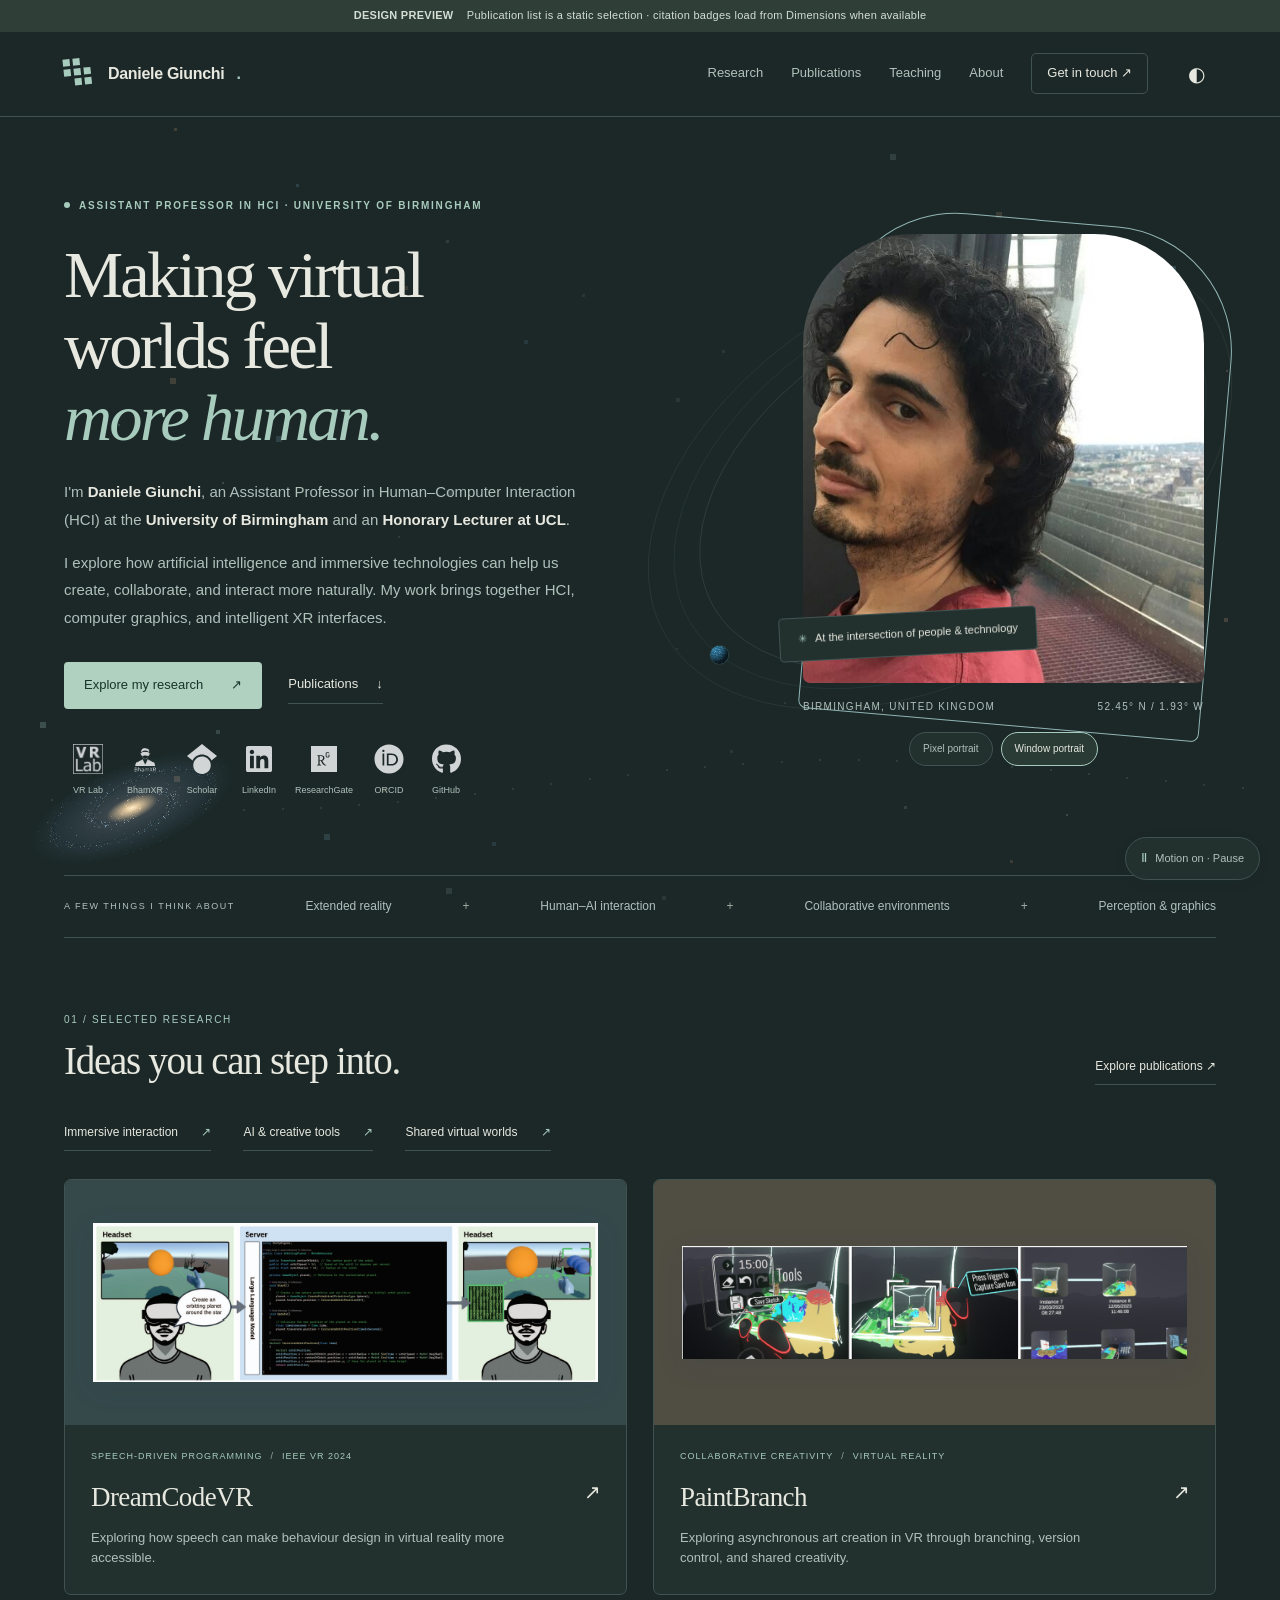
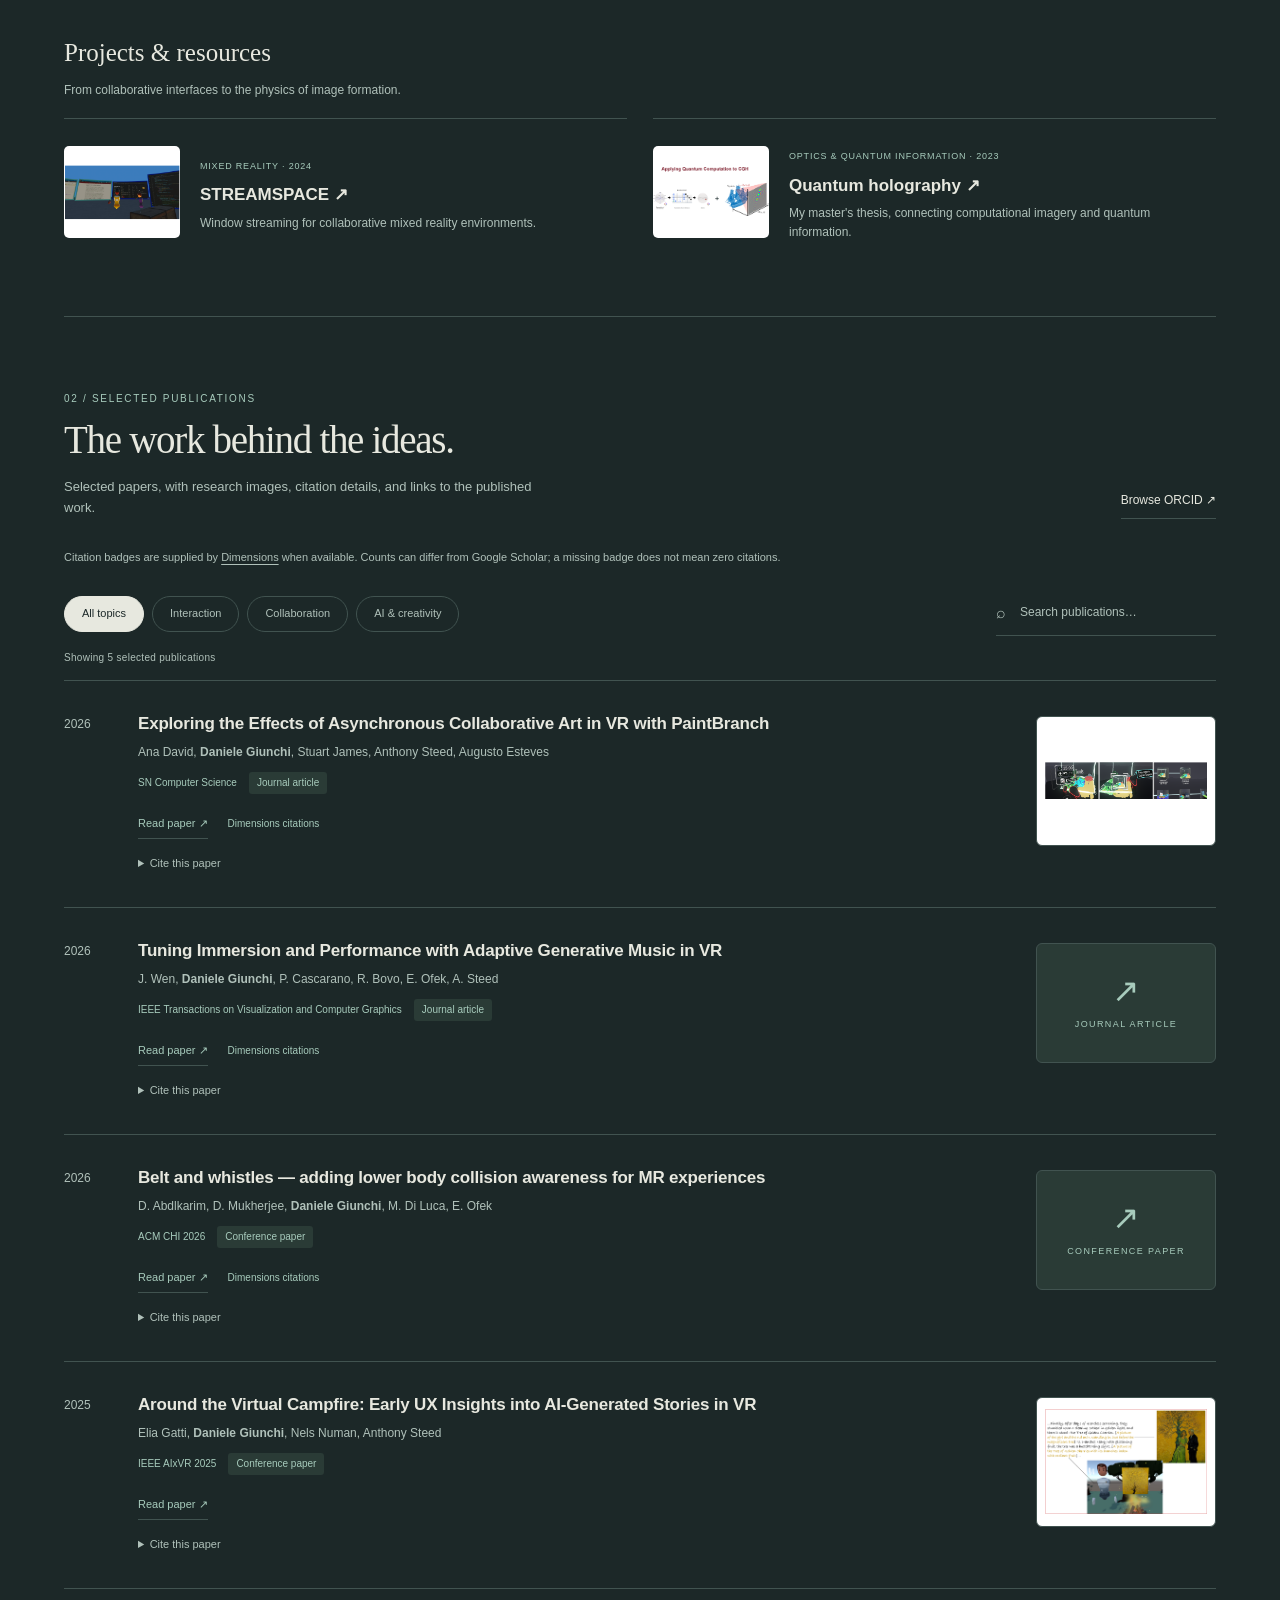
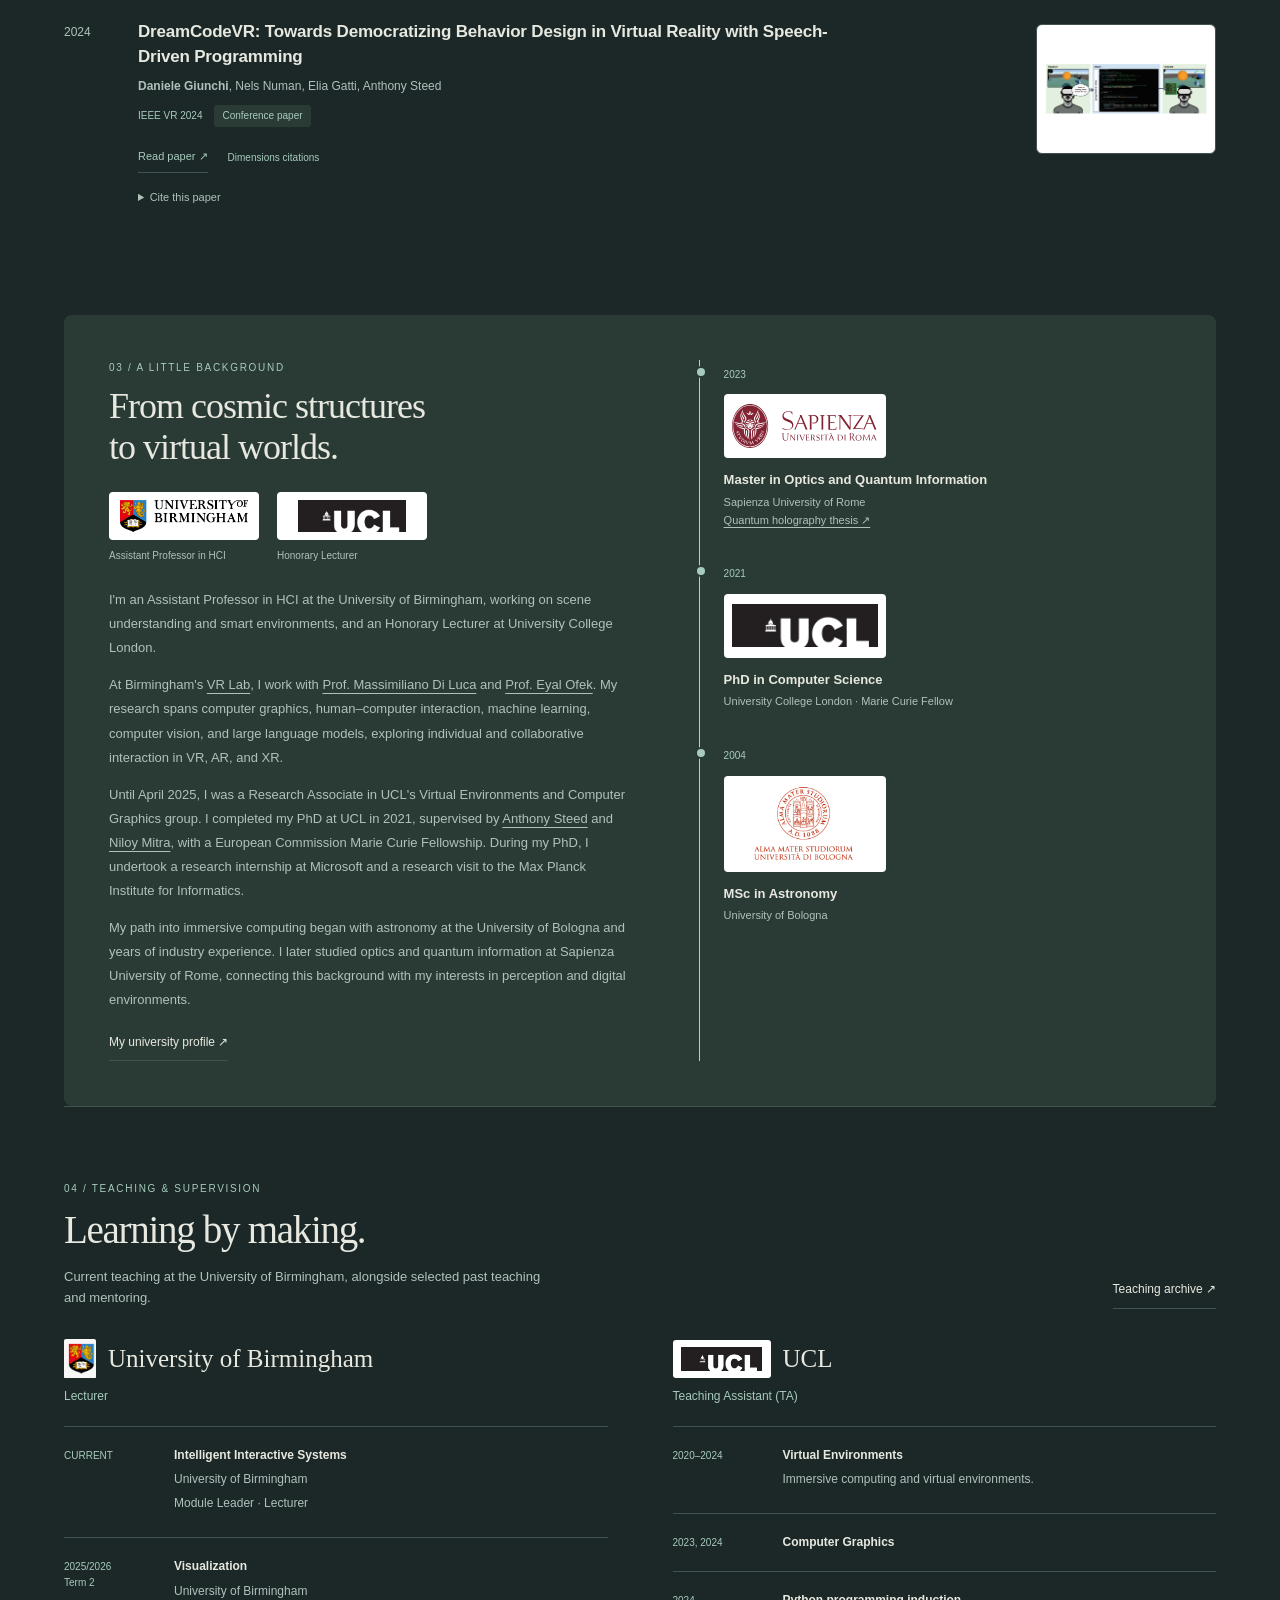
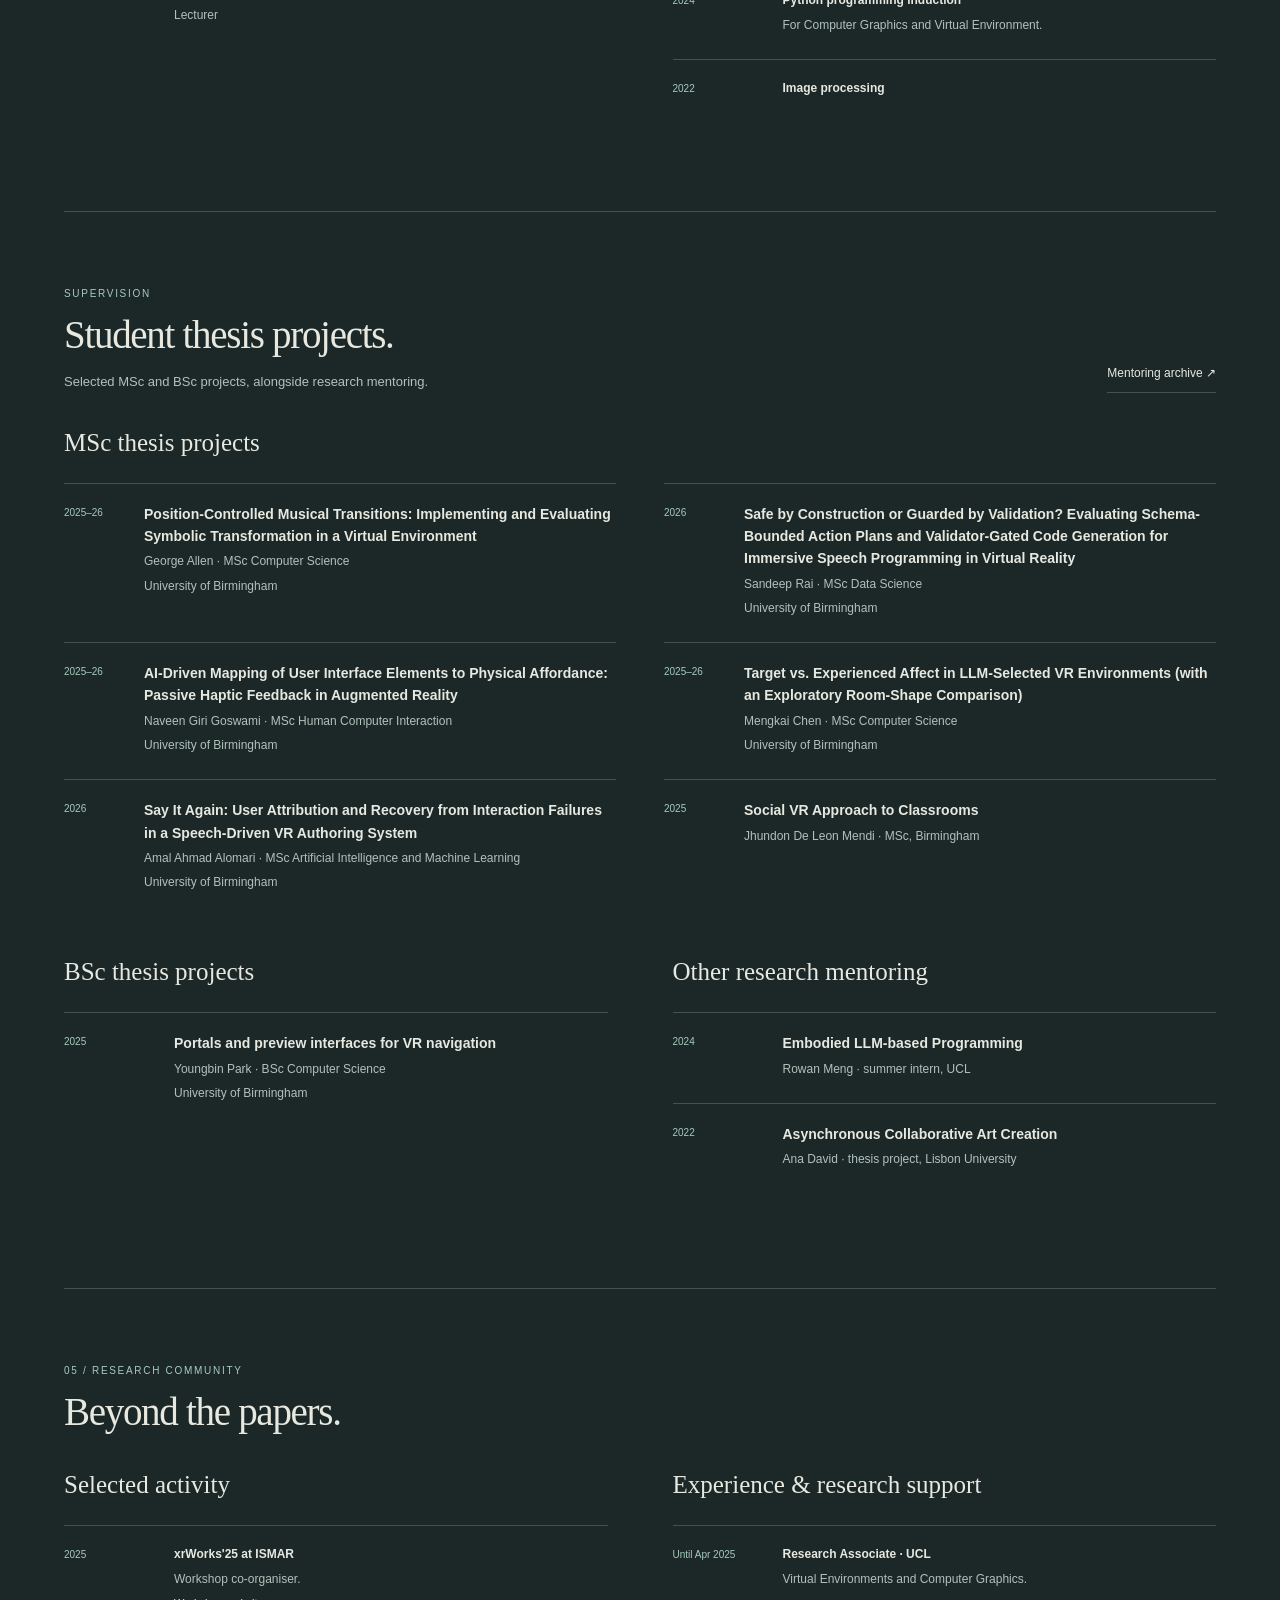
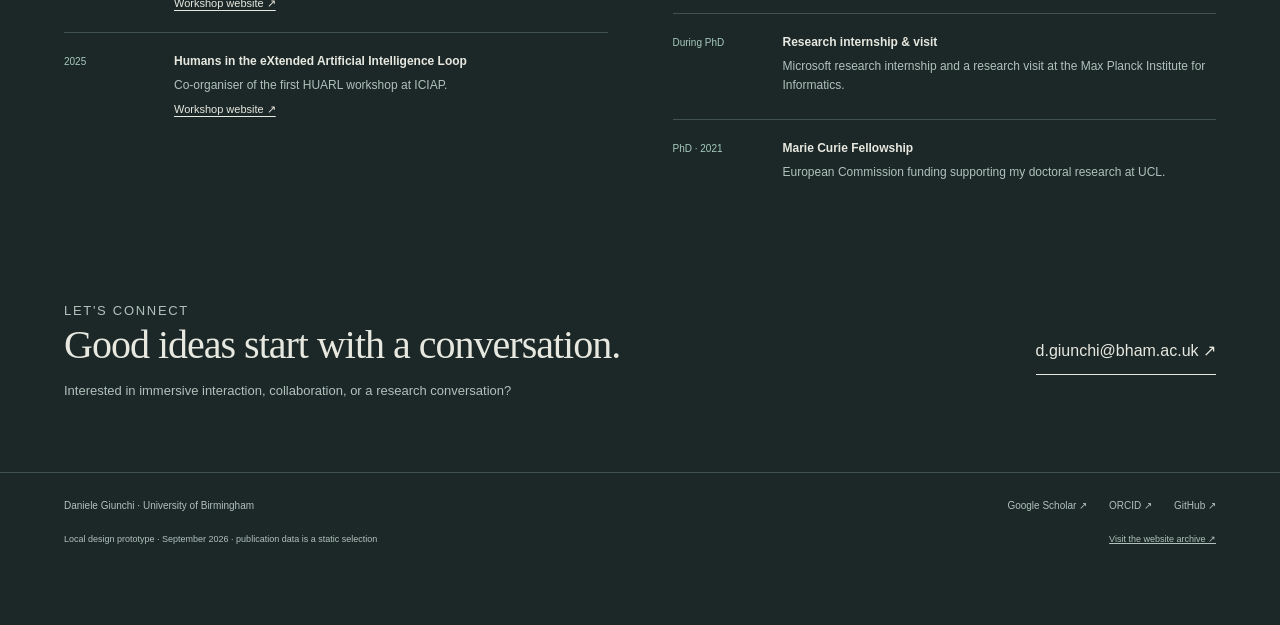
==== commit 7b2f7e6a: "Clarify teaching assistant lecturer and module leader roles" ====
--- a/site-rebuild-brief/preview/index.html
+++ b/site-rebuild-brief/preview/index.html
@@ -49,7 +49,7 @@
 </section>
 <section aria-labelledby="about-title" class="about-section" id="about"><div><p class="kicker">03 / A little background</p><h2 id="about-title">From cosmic structures<br/>to virtual worlds.</h2><div aria-label="Current academic affiliations" class="affiliation-logos"><a href="https://www.birmingham.ac.uk/staff/profiles/computer-science/academic-staff/giunchi-daniele"><img alt="University of Birmingham" height="42" src="icons/birmingham.jpg" width="140"/><span>Assistant Professor in HCI</span></a><a href="https://www.ucl.ac.uk/"><span class="ucl-logo-surface"><img alt="University College London" class="ucl-supplied-mark" height="42" src="icons/ucl-supplied.png" width="140"/></span><span>Honorary Lecturer</span></a></div><p class="about-copy">I'm an Assistant Professor in HCI at the University of Birmingham, working on scene understanding and smart environments, and an Honorary Lecturer at University College London.</p><p class="about-copy">At Birmingham's <a href="https://virtualrealitylab.netlify.app/">VR Lab</a>, I work with <a href="https://massimilianodiluca.info/">Prof. Massimiliano Di Luca</a> and <a href="https://eyalofek.org/">Prof. Eyal Ofek</a>. My research spans computer graphics, human–computer interaction, machine learning, computer vision, and large language models, exploring individual and collaborative interaction in VR, AR, and XR.</p><p class="about-copy">Until April 2025, I was a Research Associate in UCL's Virtual Environments and Computer Graphics group. I completed my PhD at UCL in 2021, supervised by <a href="https://wp.cs.ucl.ac.uk/anthonysteed/">Anthony Steed</a> and <a href="https://www0.cs.ucl.ac.uk/staff/N.Mitra/">Niloy Mitra</a>, with a European Commission Marie Curie Fellowship. During my PhD, I undertook a research internship at Microsoft and a research visit to the Max Planck Institute for Informatics.</p><p class="about-copy">My path into immersive computing began with astronomy at the University of Bologna and years of industry experience. I later studied optics and quantum information at Sapienza University of Rome, connecting this background with my interests in perception and digital environments.</p><a class="text-link" href="https://www.birmingham.ac.uk/staff/profiles/computer-science/academic-staff/giunchi-daniele" style="font-size:12px">My university profile ↗</a></div>
 <div class="timeline"><div class="education" id="quantum"><time>2023</time><a class="education-logo" href="https://www.uniroma1.it/en"><img alt="Sapienza University of Rome" height="54" loading="lazy" src="icons/sapienza.svg" width="150"/></a><h3>Master in Optics and Quantum Information</h3><p>Sapienza University of Rome</p><p><a href="../../store/TowardsQuantumComputerGeneratedHolography.pdf" style="text-decoration:underline;text-underline-offset:3px">Quantum holography thesis ↗</a></p></div><div class="education"><time>2021</time><a class="education-logo" href="https://www.ucl.ac.uk/"><img alt="University College London" class="ucl-supplied-mark" height="54" loading="lazy" src="icons/ucl-supplied.png" width="150"/></a><h3>PhD in Computer Science</h3><p>University College London · Marie Curie Fellow</p></div><div class="education"><time>2004</time><a class="education-logo" href="https://www.unibo.it/en"><img alt="University of Bologna" height="54" loading="lazy" src="icons/university-bologna.png" width="150"/></a><h3>MSc in Astronomy</h3><p>University of Bologna</p></div></div></section>
-<section aria-labelledby="teaching-title" class="section teaching-section" id="teaching"><div class="section-heading"><div><p class="kicker">04 / Teaching &amp; supervision</p><h2 id="teaching-title">Learning by making.</h2><p class="pub-intro">Current teaching at the University of Birmingham, alongside selected past teaching and mentoring.</p></div><a href="../../legacy.html#teaching">Teaching archive ↗</a></div><div class="academic-grid"><div><h3 class="institution-heading"><img alt="" class="teaching-crest" height="40" src="icons/birmingham-crest.png" width="32"/><span>University of Birmingham</span></h3><ul class="record-list"><li><span class="kicker" style="letter-spacing:0;font-size:10px;padding-top:2px">Current</span><div><strong>Intelligent Interactive Systems and Visualization</strong><p>University of Birmingham</p></div></li><li><span class="teaching-term">2025/2026<br/>Term 2</span><div><strong>Visualization</strong><p>University of Birmingham</p></div></li></ul></div><div><h3 class="institution-heading"><span class="teaching-ucl-mark"><img alt="" class="ucl-supplied-mark" height="24" src="icons/ucl-supplied.png" width="82"/></span><span>UCL</span></h3><ul class="record-list"><li><time>2020–2024</time><div><strong>Virtual Environments</strong><p>Immersive computing and virtual environments.</p></div></li><li><time>2023, 2024</time><div><strong>Computer Graphics</strong></div></li><li><time>2024</time><div><strong>Python programming induction</strong><p>For Computer Graphics and Virtual Environment.</p></div></li><li><time>2022</time><div><strong>Image processing</strong></div></li></ul></div></div></section><section aria-labelledby="mentoring-title" class="section supervision-section" id="mentoring"><div class="section-heading"><div><p class="kicker">Supervision</p><h2 id="mentoring-title">Student thesis projects.</h2><p class="pub-intro">Selected MSc and BSc projects, alongside research mentoring.</p></div><a href="../../legacy.html#mentoring">Mentoring archive ↗</a></div><h3 class="thesis-group-title">MSc thesis projects</h3><ul class="record-list thesis-grid"><li><time>2025–26</time><div><strong>Position-Controlled Musical Transitions: Implementing and Evaluating Symbolic Transformation in a Virtual Environment</strong><p>George Allen · MSc Computer Science</p><p>University of Birmingham</p></div></li><li><time>2026</time><div><strong>Safe by Construction or Guarded by Validation? Evaluating Schema-Bounded Action Plans and Validator-Gated Code Generation for Immersive Speech Programming in Virtual Reality</strong><p>Sandeep Rai · MSc Data Science</p><p>University of Birmingham</p></div></li><li><time>2025–26</time><div><strong>AI-Driven Mapping of User Interface Elements to Physical Affordance: Passive Haptic Feedback in Augmented Reality</strong><p>Naveen Giri Goswami · MSc Human Computer Interaction</p><p>University of Birmingham</p></div></li><li><time>2025–26</time><div><strong>Target vs. Experienced Affect in LLM-Selected VR Environments (with an Exploratory Room-Shape Comparison)</strong><p>Mengkai Chen · MSc Computer Science</p><p>University of Birmingham</p></div></li><li><time>2026</time><div><strong>Say It Again: User Attribution and Recovery from Interaction Failures in a Speech-Driven VR Authoring System</strong><p>Amal Ahmad Alomari · MSc Artificial Intelligence and Machine Learning</p><p>University of Birmingham</p></div></li><li><time>2025</time><div><strong>Social VR Approach to Classrooms</strong><p>Jhundon De Leon Mendi · MSc, Birmingham</p></div></li></ul><div class="academic-grid"><div><h3>BSc thesis projects</h3><ul class="record-list"><li><time>2025</time><div><strong>Portals and preview interfaces for VR navigation</strong><p>Youngbin Park · BSc Computer Science</p><p>University of Birmingham</p></div></li></ul></div><div><h3>Other research mentoring</h3><ul class="record-list"><li><time>2024</time><div><strong>Embodied LLM-based Programming</strong><p>Rowan Meng · summer intern, UCL</p></div></li><li><time>2022</time><div><strong>Asynchronous Collaborative Art Creation</strong><p>Ana David · thesis project, Lisbon University</p></div></li></ul></div></div></section>
+<section aria-labelledby="teaching-title" class="section teaching-section" id="teaching"><div class="section-heading"><div><p class="kicker">04 / Teaching &amp; supervision</p><h2 id="teaching-title">Learning by making.</h2><p class="pub-intro">Current teaching at the University of Birmingham, alongside selected past teaching and mentoring.</p></div><a href="../../legacy.html#teaching">Teaching archive ↗</a></div><div class="academic-grid"><div><h3 class="institution-heading"><img alt="" class="teaching-crest" height="40" src="icons/birmingham-crest.png" width="32"/><span>University of Birmingham</span></h3><p class="teaching-role">Lecturer</p><ul class="record-list"><li><span class="kicker" style="letter-spacing:0;font-size:10px;padding-top:2px">Current</span><div><strong>Intelligent Interactive Systems</strong><p>University of Birmingham</p><p>Module Leader · Lecturer</p></div></li><li><span class="teaching-term">2025/2026<br/>Term 2</span><div><strong>Visualization</strong><p>University of Birmingham</p><p>Lecturer</p></div></li></ul></div><div><h3 class="institution-heading"><span class="teaching-ucl-mark"><img alt="" class="ucl-supplied-mark" height="24" src="icons/ucl-supplied.png" width="82"/></span><span>UCL</span></h3><p class="teaching-role">Teaching Assistant (TA)</p><ul class="record-list"><li><time>2020–2024</time><div><strong>Virtual Environments</strong><p>Immersive computing and virtual environments.</p></div></li><li><time>2023, 2024</time><div><strong>Computer Graphics</strong></div></li><li><time>2024</time><div><strong>Python programming induction</strong><p>For Computer Graphics and Virtual Environment.</p></div></li><li><time>2022</time><div><strong>Image processing</strong></div></li></ul></div></div></section><section aria-labelledby="mentoring-title" class="section supervision-section" id="mentoring"><div class="section-heading"><div><p class="kicker">Supervision</p><h2 id="mentoring-title">Student thesis projects.</h2><p class="pub-intro">Selected MSc and BSc projects, alongside research mentoring.</p></div><a href="../../legacy.html#mentoring">Mentoring archive ↗</a></div><h3 class="thesis-group-title">MSc thesis projects</h3><ul class="record-list thesis-grid"><li><time>2025–26</time><div><strong>Position-Controlled Musical Transitions: Implementing and Evaluating Symbolic Transformation in a Virtual Environment</strong><p>George Allen · MSc Computer Science</p><p>University of Birmingham</p></div></li><li><time>2026</time><div><strong>Safe by Construction or Guarded by Validation? Evaluating Schema-Bounded Action Plans and Validator-Gated Code Generation for Immersive Speech Programming in Virtual Reality</strong><p>Sandeep Rai · MSc Data Science</p><p>University of Birmingham</p></div></li><li><time>2025–26</time><div><strong>AI-Driven Mapping of User Interface Elements to Physical Affordance: Passive Haptic Feedback in Augmented Reality</strong><p>Naveen Giri Goswami · MSc Human Computer Interaction</p><p>University of Birmingham</p></div></li><li><time>2025–26</time><div><strong>Target vs. Experienced Affect in LLM-Selected VR Environments (with an Exploratory Room-Shape Comparison)</strong><p>Mengkai Chen · MSc Computer Science</p><p>University of Birmingham</p></div></li><li><time>2026</time><div><strong>Say It Again: User Attribution and Recovery from Interaction Failures in a Speech-Driven VR Authoring System</strong><p>Amal Ahmad Alomari · MSc Artificial Intelligence and Machine Learning</p><p>University of Birmingham</p></div></li><li><time>2025</time><div><strong>Social VR Approach to Classrooms</strong><p>Jhundon De Leon Mendi · MSc, Birmingham</p></div></li></ul><div class="academic-grid"><div><h3>BSc thesis projects</h3><ul class="record-list"><li><time>2025</time><div><strong>Portals and preview interfaces for VR navigation</strong><p>Youngbin Park · BSc Computer Science</p><p>University of Birmingham</p></div></li></ul></div><div><h3>Other research mentoring</h3><ul class="record-list"><li><time>2024</time><div><strong>Embodied LLM-based Programming</strong><p>Rowan Meng · summer intern, UCL</p></div></li><li><time>2022</time><div><strong>Asynchronous Collaborative Art Creation</strong><p>Ana David · thesis project, Lisbon University</p></div></li></ul></div></div></section>
 <section aria-labelledby="activity-title" class="section activity-section" id="activity"><div class="section-heading"><div><p class="kicker">05 / Research community</p><h2 id="activity-title">Beyond the papers.</h2></div></div><div class="academic-grid"><div><h3>Selected activity</h3><ul class="record-list"><li><time>2025</time><div><strong>xrWorks'25 at ISMAR</strong><p>Workshop co-organiser.</p><a href="https://sites.google.com/view/xrworks25/home">Workshop website ↗</a></div></li><li><time>2025</time><div><strong>Humans in the eXtended Artificial Intelligence Loop</strong><p>Co-organiser of the first HUARL workshop at ICIAP.</p><a href="https://sites.google.com/view/huarl-iciap-2025/">Workshop website ↗</a></div></li></ul></div><div><h3>Experience &amp; research support</h3><ul class="record-list"><li><time>Until Apr 2025</time><div><strong>Research Associate · UCL</strong><p>Virtual Environments and Computer Graphics.</p></div></li><li><time>During PhD</time><div><strong>Research internship &amp; visit</strong><p>Microsoft research internship and a research visit at the Max Planck Institute for Informatics.</p></div></li><li><time>PhD · 2021</time><div><strong>Marie Curie Fellowship</strong><p>European Commission funding supporting my doctoral research at UCL.</p></div></li></ul></div></div></section>
 <section class="contact-section" id="contact"><div><p class="kicker">Let's connect</p><h2>Good ideas start with a conversation.</h2><p>Interested in immersive interaction, collaboration, or a research conversation?</p></div><a class="email" href="mailto:d.giunchi@bham.ac.uk">d.giunchi@bham.ac.uk ↗</a></section>
 </main>
--- a/site-rebuild-brief/preview/publications.css
+++ b/site-rebuild-brief/preview/publications.css
@@ -16,3 +16,5 @@
 @media(max-width:650px){.thesis-grid{grid-template-columns:minmax(0,1fr)}.thesis-grid li{grid-template-columns:64px minmax(0,1fr);gap:12px}}
 
 .teaching-term{font-size:10px;color:var(--accent);padding-top:2px}
+
+.teaching-role{font-size:12px;color:var(--accent);margin:0 0 18px}
